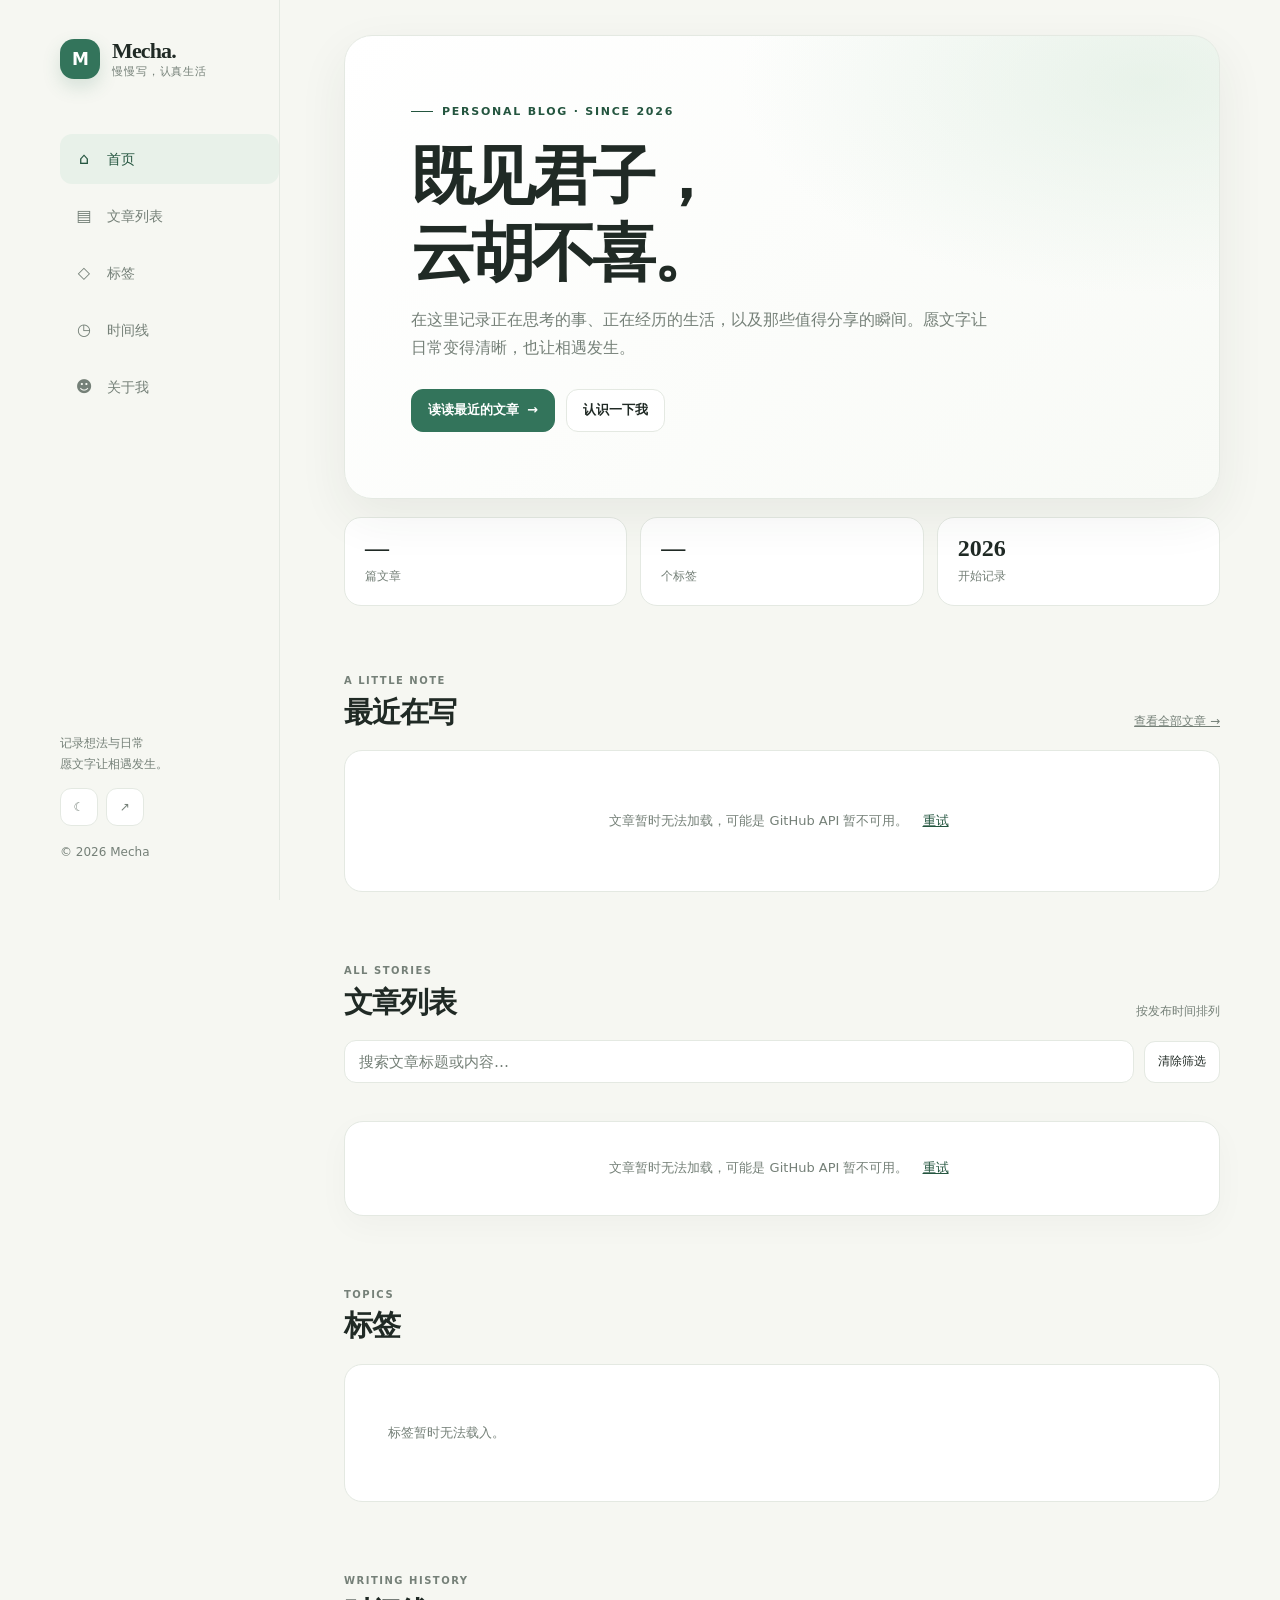
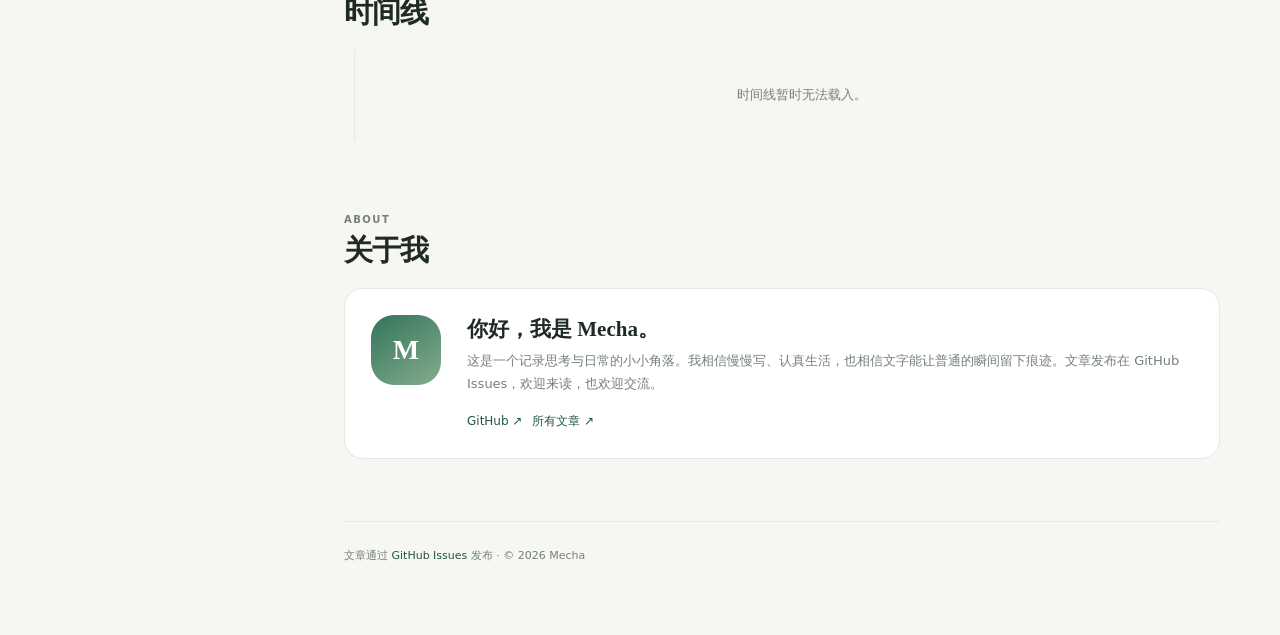
==== index.html @ ab901260 "feat: add blog navigation, tags, timeline, and about page" ====
<!doctype html>
<html lang="zh-CN" data-theme="light">
<head>
  <meta charset="utf-8">
  <meta name="viewport" content="width=device-width, initial-scale=1">
  <meta name="theme-color" content="#f6f7f2">
  <meta name="description" content="Mecha 的个人博客，记录想法、生活与值得分享的瞬间。">
  <title>Mecha 的博客</title>
  <script>
    try {
      const savedTheme = localStorage.getItem('mecha-theme');
      document.documentElement.dataset.theme = savedTheme || (matchMedia('(prefers-color-scheme: dark)').matches ? 'dark' : 'light');
    } catch (_) {}
  </script>
  <style>
    :root {
      color-scheme: light;
      --paper:#f6f7f2; --surface:#fff; --ink:#202a25; --muted:#758078; --line:#e4e9e2;
      --accent:#33745b; --accent-dark:#24553f; --soft:#e8f1e9; --hover:#f8faf6;
      --shadow:0 18px 50px rgba(37,61,46,.07); --serif:Georgia,"Noto Serif SC","Songti SC",serif;
      --sans:system-ui,-apple-system,BlinkMacSystemFont,"Segoe UI","Noto Sans SC",sans-serif;
    }
    :root[data-theme="dark"] {
      color-scheme:dark; --paper:#151a17; --surface:#1d2420; --ink:#e6ece7; --muted:#9aa79e;
      --line:#303b34; --accent:#86c3a0; --accent-dark:#a4d5b7; --soft:#263a2e; --hover:#222b26;
      --shadow:0 18px 50px rgba(0,0,0,.22);
    }
    *,*::before,*::after{box-sizing:border-box}
    html{scroll-behavior:smooth;scroll-padding-top:28px}
    body{margin:0;background:var(--paper);color:var(--ink);font:15px/1.75 var(--sans);-webkit-font-smoothing:antialiased;transition:background .2s,color .2s}
    a{color:inherit} button,input{font:inherit} button{color:inherit}
    a:focus-visible,button:focus-visible,input:focus-visible{outline:3px solid #8bb79a;outline-offset:3px}
    .layout{width:min(1160px,100% - 48px);margin:auto;display:grid;grid-template-columns:220px minmax(0,1fr);gap:64px}
    .side{position:sticky;top:0;height:100vh;padding:38px 0 24px;display:flex;flex-direction:column;border-right:1px solid var(--line)}
    .brand{display:flex;align-items:center;gap:12px;text-decoration:none;font:700 22px var(--serif);letter-spacing:-.04em}
    .brand-mark{display:grid;place-items:center;width:40px;height:40px;border-radius:14px;color:#fff;background:#33745b;font:700 17px var(--sans);box-shadow:0 8px 18px #33745b2b}
    .brand small{display:block;color:var(--muted);font:11px var(--sans);letter-spacing:.08em}
    .nav{display:grid;gap:7px;margin-top:55px}
    .nav a{display:flex;align-items:center;gap:13px;padding:11px 14px;border-radius:12px;color:var(--muted);font-size:14px;text-decoration:none;transition:.18s}
    .nav a:hover,.nav a.active{color:var(--accent-dark);background:var(--soft)}
    .nav-icon{width:20px;text-align:center;font-size:16px}
    .side-bottom{margin-top:auto;color:var(--muted);font-size:12px}
    .side-bottom p{margin:0 0 13px}
    .social-link{color:var(--accent-dark);text-decoration:none}
    .tools{display:flex;gap:8px}
    .tool{width:38px;height:38px;border:1px solid var(--line);border-radius:11px;background:var(--surface);cursor:pointer}
    .tool:hover{border-color:var(--accent);color:var(--accent-dark)}
    main{min-width:0;padding:35px 0 70px}
    .mobile-top{display:none}
    .hero{position:relative;overflow:hidden;padding:clamp(34px,6vw,66px);border:1px solid var(--line);border-radius:28px;background:radial-gradient(ellipse at 92% 10%,#dcecdf99,transparent 36%),linear-gradient(135deg,var(--surface),var(--hover));box-shadow:var(--shadow)}
    :root[data-theme="dark"] .hero{background:radial-gradient(ellipse at 92% 10%,#36554155,transparent 36%),linear-gradient(135deg,var(--surface),var(--hover))}
    .eyebrow{display:flex;align-items:center;gap:9px;color:var(--accent-dark);font-size:11px;font-weight:750;letter-spacing:.16em;text-transform:uppercase}
    .eyebrow::before{width:22px;height:1px;background:currentColor;content:""}
    .hero h1{max-width:680px;margin:18px 0 13px;font:600 clamp(38px,6vw,64px)/1.2 var(--serif);letter-spacing:-.055em}
    .hero p{max-width:580px;margin:0;color:var(--muted);font-size:16px}
    .hero-actions{display:flex;flex-wrap:wrap;gap:11px;margin-top:27px}
    .button{display:inline-flex;align-items:center;justify-content:center;gap:8px;min-height:43px;padding:9px 16px;border:1px solid var(--line);border-radius:12px;background:var(--surface);text-decoration:none;font-size:13px;font-weight:650;transition:transform .18s,border-color .18s}
    .button:hover{transform:translateY(-2px);border-color:var(--accent)}
    .button.primary{border-color:var(--accent);color:#fff;background:var(--accent)}
    .stats{display:grid;grid-template-columns:repeat(3,1fr);gap:13px;margin:18px 0 58px}
    .stat{padding:17px 20px;border:1px solid var(--line);border-radius:17px;background:var(--surface)}
    .stat strong{display:block;font:600 24px var(--serif)}.stat span{color:var(--muted);font-size:12px}
    .section{padding-top:8px;margin-bottom:62px;scroll-margin-top:24px}
    .section-head{display:flex;align-items:end;justify-content:space-between;gap:16px;margin-bottom:18px}
    .section-kicker{display:block;margin-bottom:3px;color:var(--muted);font-size:10px;font-weight:700;letter-spacing:.15em;text-transform:uppercase}
    .section-title{margin:0;font:600 29px/1.35 var(--serif);letter-spacing:-.04em}
    .section-note{color:var(--muted);font-size:12px}
    .article-tools{display:flex;align-items:center;gap:10px;margin-bottom:14px}
    .search{flex:1;min-width:0;height:43px;padding:0 14px;border:1px solid var(--line);border-radius:12px;color:var(--ink);background:var(--surface)}
    .search::placeholder{color:var(--muted)}
    .filter-reset{height:42px;padding:0 13px;border:1px solid var(--line);border-radius:11px;background:var(--surface);cursor:pointer;font-size:12px}
    .filter-reset:hover{border-color:var(--accent);color:var(--accent-dark)}
    .filter-caption{min-height:24px;color:var(--muted);font-size:12px}
    .article-list{overflow:hidden;border:1px solid var(--line);border-radius:19px;background:var(--surface);box-shadow:0 10px 32px #00000008}
    .article{display:grid;grid-template-columns:112px minmax(0,1fr);gap:22px;padding:23px 26px;transition:background .18s}
    .article+.article{border-top:1px solid var(--line)}.article:hover{background:var(--hover)}
    .article time{padding-top:4px;color:var(--muted);font-size:11px;white-space:nowrap}
    .article h3{margin:0 0 6px;font:650 19px/1.45 var(--serif);letter-spacing:-.02em}
    .article h3 a{text-decoration:none}.article h3 a:hover{color:var(--accent-dark)}
    .excerpt{display:-webkit-box;overflow:hidden;margin:0;color:var(--muted);font-size:13px;-webkit-box-orient:vertical;-webkit-line-clamp:2}
    .tag-row{display:flex;flex-wrap:wrap;gap:7px;margin-top:12px}
    .tag{padding:3px 9px;border:1px solid var(--line);border-radius:999px;color:var(--accent-dark);background:var(--soft);font-size:10px;line-height:1.6}
    button.tag{cursor:pointer}.tag:hover,.tag.selected{border-color:var(--accent);background:var(--accent);color:#fff}
    .featured{padding:24px;border:1px solid var(--line);border-radius:18px;background:var(--surface)}
    .featured-label{color:var(--accent-dark);font-size:10px;font-weight:750;letter-spacing:.13em;text-transform:uppercase}
    .featured h3{margin:8px 0;font:600 22px var(--serif)}.featured h3 a{text-decoration:none}.featured p{margin:0;color:var(--muted);font-size:13px}
    .tag-cloud{display:flex;flex-wrap:wrap;gap:11px;padding:23px;border:1px solid var(--line);border-radius:18px;background:var(--surface)}
    .tag-cloud .tag{padding:7px 13px;font-size:12px}.tag-count{margin-left:5px;opacity:.7}
    .timeline{position:relative;margin-left:10px;padding-left:28px;border-left:1px solid var(--line)}
    .timeline-year{position:relative;margin:0 0 17px;font:600 22px var(--serif)}
    .timeline-year::before,.timeline-item::before{position:absolute;left:-34px;top:11px;width:11px;height:11px;border:3px solid var(--paper);border-radius:50%;background:var(--accent);content:""}
    .timeline-item{position:relative;display:grid;grid-template-columns:105px minmax(0,1fr);gap:14px;padding:0 0 22px}
    .timeline-item::before{left:-33px;top:8px;width:9px;height:9px;border:2px solid var(--accent);background:var(--paper)}
    .timeline-item time{color:var(--muted);font-size:11px}.timeline-item a{font-weight:600;text-decoration:none}.timeline-item a:hover{color:var(--accent-dark)}
    .about-card{display:grid;grid-template-columns:76px minmax(0,1fr);gap:20px;align-items:start;padding:26px;border:1px solid var(--line);border-radius:19px;background:var(--surface)}
    .avatar{display:grid;place-items:center;width:70px;height:70px;border-radius:23px;color:#fff;background:linear-gradient(145deg,#33745b,#84ad8c);font:700 28px var(--serif)}
    .about-card h3{margin:0 0 7px;font:600 21px var(--serif)}.about-card p{margin:0;color:var(--muted);font-size:13px}
    .about-links{display:flex;flex-wrap:wrap;gap:10px;margin-top:15px}.about-links a{color:var(--accent-dark);font-size:12px;text-decoration:none}
    .loading,.empty,.error{padding:34px 20px;color:var(--muted);text-align:center;font-size:13px}
    .error button{margin-left:8px;border:0;color:var(--accent-dark);background:transparent;text-decoration:underline;cursor:pointer}
    .footer{padding-top:24px;border-top:1px solid var(--line);color:var(--muted);font-size:11px}
    .footer a{color:var(--accent-dark);text-decoration:none}
    @media(max-width:850px){.layout{grid-template-columns:1fr;gap:0;width:min(760px,100% - 36px)}.side{display:none}main{padding-top:18px}.mobile-top{display:flex;align-items:center;justify-content:space-between;margin-bottom:17px}.mobile-top .brand{font-size:19px}.mobile-tools{display:flex;gap:7px}.stats{margin-bottom:46px}}
    @media(max-width:560px){.layout{width:min(100% - 28px,760px)}.hero{padding:33px 24px;border-radius:22px}.hero h1{font-size:40px}.hero p{font-size:14px}.stats{gap:8px}.stat{padding:13px 10px}.stat strong{font-size:20px}.stat span{font-size:10px}.section-title{font-size:25px}.section-head{align-items:center}.section-note{display:none}.article{grid-template-columns:1fr;gap:4px;padding:20px}.article time{padding:0}.article h3{font-size:18px}.timeline-item{grid-template-columns:82px minmax(0,1fr);gap:8px}.about-card{grid-template-columns:54px minmax(0,1fr);gap:14px;padding:20px}.avatar{width:52px;height:52px;border-radius:17px;font-size:23px}.article-tools{gap:7px}.filter-reset{padding:0 9px}.section{margin-bottom:48px}}
    @media(prefers-reduced-motion:reduce){*,*::before,*::after{scroll-behavior:auto!important;transition-duration:.01ms!important}}
  </style>
</head>
<body>
  <div class="layout">
    <aside class="side" aria-label="主导航">
      <a class="brand" href="#home"><span class="brand-mark">M</span><span>Mecha.<small>慢慢写，认真生活</small></span></a>
      <nav class="nav">
        <a class="active" href="#home"><span class="nav-icon">⌂</span>首页</a>
        <a href="#posts"><span class="nav-icon">▤</span>文章列表</a>
        <a href="#tags"><span class="nav-icon">◇</span>标签</a>
        <a href="#timeline"><span class="nav-icon">◷</span>时间线</a>
        <a href="#about"><span class="nav-icon">☻</span>关于我</a>
      </nav>
      <div class="side-bottom"><p>记录想法与日常<br>愿文字让相遇发生。</p><div class="tools"><button class="tool theme-toggle" type="button" aria-label="切换深色模式" title="切换主题">☾</button><a class="tool" style="display:grid;place-items:center;text-decoration:none" href="https://github.com/mechatsvip" target="_blank" rel="noopener noreferrer" aria-label="GitHub">↗</a></div><p style="margin-top:16px">© <span class="year"></span> Mecha</p></div>
    </aside>
    <main>
      <div class="mobile-top"><a class="brand" href="#home"><span class="brand-mark">M</span><span>Mecha.</span></a><div class="mobile-tools"><button class="tool theme-toggle" type="button" aria-label="切换深色模式" title="切换主题">☾</button></div></div>
      <section class="hero" id="home">
        <div class="eyebrow">Personal blog · Since 2026</div>
        <h1>既见君子，<br>云胡不喜。</h1>
        <p>在这里记录正在思考的事、正在经历的生活，以及那些值得分享的瞬间。愿文字让日常变得清晰，也让相遇发生。</p>
        <div class="hero-actions"><a class="button primary" href="#posts">读读最近的文章 <span aria-hidden="true">→</span></a><a class="button" href="#about">认识一下我</a></div>
      </section>
      <div class="stats" aria-label="博客统计"><div class="stat"><strong id="article-count">—</strong><span>篇文章</span></div><div class="stat"><strong id="tag-count">—</strong><span>个标签</span></div><div class="stat"><strong id="start-year">2026</strong><span>开始记录</span></div></div>
      <section class="section" aria-labelledby="featured-heading">
        <div class="section-head"><div><span class="section-kicker">A little note</span><h2 class="section-title" id="featured-heading">最近在写</h2></div><a class="section-note" href="#posts">查看全部文章 →</a></div>
        <div id="featured" class="featured"><div class="loading">正在载入文章…</div></div>
      </section>
      <section class="section" id="posts" aria-labelledby="posts-heading">
        <div class="section-head"><div><span class="section-kicker">All stories</span><h2 class="section-title" id="posts-heading">文章列表</h2></div><span class="section-note" id="list-count">按发布时间排列</span></div>
        <div class="article-tools"><input id="search" class="search" type="search" placeholder="搜索文章标题或内容…" aria-label="搜索文章"><button class="filter-reset" id="clear-filter" type="button">清除筛选</button></div>
        <div class="filter-caption" id="filter-caption" aria-live="polite"></div>
        <div id="articles" class="article-list"><div class="loading">正在寻找最新的文字…</div></div>
      </section>
      <section class="section" id="tags" aria-labelledby="tags-heading">
        <div class="section-head"><div><span class="section-kicker">Topics</span><h2 class="section-title" id="tags-heading">标签</h2></div></div>
        <div id="tag-cloud" class="tag-cloud"><div class="loading">文章载入后，这里会出现标签。</div></div>
      </section>
      <section class="section" id="timeline" aria-labelledby="timeline-heading">
        <div class="section-head"><div><span class="section-kicker">Writing history</span><h2 class="section-title" id="timeline-heading">时间线</h2></div></div>
        <div id="timeline-list" class="timeline"><div class="loading">正在整理时间线…</div></div>
      </section>
      <section class="section" id="about" aria-labelledby="about-heading">
        <div class="section-head"><div><span class="section-kicker">About</span><h2 class="section-title" id="about-heading">关于我</h2></div></div>
        <div class="about-card"><div class="avatar" aria-hidden="true">M</div><div><h3>你好，我是 Mecha。</h3><p>这是一个记录思考与日常的小小角落。我相信慢慢写、认真生活，也相信文字能让普通的瞬间留下痕迹。文章发布在 GitHub Issues，欢迎来读，也欢迎交流。</p><div class="about-links"><a href="https://github.com/mechatsvip" target="_blank" rel="noopener noreferrer">GitHub ↗</a><a href="https://github.com/mechatsvip/mechatsvip.github.io/issues" target="_blank" rel="noopener noreferrer">所有文章 ↗</a></div></div></div>
      </section>
      <footer class="footer">文章通过 <a href="https://github.com/mechatsvip/mechatsvip.github.io/issues" target="_blank" rel="noopener noreferrer">GitHub Issues</a> 发布 · © <span class="year"></span> Mecha</footer>
    </main>
  </div>
  <script>
    const OWNER = 'mechatsvip';
    const REPO = 'mechatsvip.github.io';
    const API = `https://api.github.com/repos/${OWNER}/${REPO}/issues?state=all&per_page=100&sort=created&direction=desc`;
    const issueUrl = `https://github.com/${OWNER}/${REPO}/issues/`;
    const $ = selector => document.querySelector(selector);
    const $$ = selector => [...document.querySelectorAll(selector)];
    let articles = [];
    let selectedTag = '';

    $$('.year').forEach(node => node.textContent = new Date().getFullYear());

    function setTheme(theme) {
      document.documentElement.dataset.theme = theme;
      try { localStorage.setItem('mecha-theme', theme); } catch (_) {}
      $$('.theme-toggle').forEach(button => {
        button.textContent = theme === 'dark' ? '☀' : '☾';
        button.setAttribute('aria-label', theme === 'dark' ? '切换浅色模式' : '切换深色模式');
      });
      $('meta[name="theme-color"]').content = theme === 'dark' ? '#151a17' : '#f6f7f2';
    }
    $$('.theme-toggle').forEach(button => button.addEventListener('click', () => setTheme(document.documentElement.dataset.theme === 'dark' ? 'light' : 'dark')));
    setTheme(document.documentElement.dataset.theme || 'light');

    function escapeHtml(value) {
      return String(value ?? '').replace(/[&<>"']/g, char => ({'&':'&amp;','<':'&lt;','>':'&gt;','"':'&quot;',"'":'&#39;'}[char]));
    }
    function excerpt(text, max = 180) {
      const plain = String(text || '').replace(/```[\s\S]*?```/g, ' ').replace(/[#>*_`~\[\]()]/g, ' ').replace(/https?:\/\/\S+/g, '').replace(/\s+/g, ' ').trim();
      return plain.length > max ? `${plain.slice(0, max).trim()}…` : plain;
    }
    function dateValue(value) { return new Date(value); }
    function formatDate(value, options = {year:'numeric', month:'short', day:'numeric'}) {
      return new Intl.DateTimeFormat('zh-CN', options).format(dateValue(value));
    }
    function tagNames(issue) { return (issue.labels || []).map(label => typeof label === 'string' ? label : label.name).filter(Boolean); }

    function articleCard(issue) {
      const tags = tagNames(issue).map(tag => `<button class="tag" type="button" data-tag="${escapeHtml(tag)}">${escapeHtml(tag)}</button>`).join('');
      return `<article class="article"><time datetime="${escapeHtml(issue.created_at)}">${formatDate(issue.created_at)}</time><div><h3><a href="${issueUrl}${issue.number}" target="_blank" rel="noopener noreferrer">${escapeHtml(issue.title)}</a></h3><p class="excerpt">${escapeHtml(excerpt(issue.body) || '打开文章，继续阅读…')}</p>${tags ? `<div class="tag-row">${tags}</div>` : ''}</div></article>`;
    }
    function renderFeatured() {
      const issue = articles[0];
      if (!issue) { $('#featured').innerHTML = '<div class="empty">还没有文章，第一篇故事正在等待你。</div>'; return; }
      $('#featured').innerHTML = `<span class="featured-label">Latest story · ${formatDate(issue.created_at)}</span><h3><a href="${issueUrl}${issue.number}" target="_blank" rel="noopener noreferrer">${escapeHtml(issue.title)}</a></h3><p>${escapeHtml(excerpt(issue.body, 240) || '打开文章，继续阅读…')}</p><div class="tag-row">${tagNames(issue).map(tag => `<button class="tag" type="button" data-tag="${escapeHtml(tag)}">${escapeHtml(tag)}</button>`).join('')}</div>`;
    }
    function renderPosts() {
      const query = $('#search').value.trim().toLocaleLowerCase();
      const filtered = articles.filter(issue => {
        const matchesTag = !selectedTag || tagNames(issue).includes(selectedTag);
        const matchesQuery = !query || `${issue.title} ${issue.body || ''}`.toLocaleLowerCase().includes(query);
        return matchesTag && matchesQuery;
      });
      $('#list-count').textContent = `${filtered.length} / ${articles.length} 篇`;
      $('#filter-caption').textContent = selectedTag ? `当前标签：${selectedTag}` : '';
      $('#articles').innerHTML = filtered.length ? filtered.map(articleCard).join('') : '<div class="empty">没有找到匹配的文章，试试其他关键词或清除筛选。</div>';
    }
    function renderTags() {
      const counts = new Map();
      articles.forEach(issue => tagNames(issue).forEach(tag => counts.set(tag, (counts.get(tag) || 0) + 1)));
      const tags = [...counts.entries()].sort((a,b) => b[1] - a[1] || a[0].localeCompare(b[0], 'zh-CN'));
      $('#tag-count').textContent = tags.length;
      $('#tag-cloud').innerHTML = tags.length ? tags.map(([tag,count]) => `<button type="button" class="tag${selectedTag === tag ? ' selected' : ''}" data-tag="${escapeHtml(tag)}">${escapeHtml(tag)}<span class="tag-count">${count}</span></button>`).join('') : '<div class="empty">暂时还没有文章标签。</div>';
    }
    function renderTimeline() {
      if (!articles.length) { $('#timeline-list').innerHTML = '<div class="empty">文章载入后，时间线会在这里展开。</div>'; return; }
      const groups = new Map();
      articles.forEach(issue => {
        const year = dateValue(issue.created_at).getFullYear();
        if (!groups.has(year)) groups.set(year, []);
        groups.get(year).push(issue);
      });
      $('#timeline-list').innerHTML = [...groups.entries()].map(([year,items]) => `<section class="timeline-group"><h3 class="timeline-year">${year}</h3>${items.map(issue => `<div class="timeline-item"><time datetime="${escapeHtml(issue.created_at)}">${formatDate(issue.created_at, {month:'long', day:'numeric'})}</time><a href="${issueUrl}${issue.number}" target="_blank" rel="noopener noreferrer">${escapeHtml(issue.title)}</a></div>`).join('')}</section>`).join('');
      $('#start-year').textContent = Math.min(...[...groups.keys()]);
    }
    function renderAll() {
      $('#article-count').textContent = articles.length;
      renderFeatured(); renderPosts(); renderTags(); renderTimeline();
    }
    document.addEventListener('click', event => {
      const tagButton = event.target.closest('[data-tag]');
      if (tagButton) {
        selectedTag = selectedTag === tagButton.dataset.tag ? '' : tagButton.dataset.tag;
        renderPosts(); renderTags();
        location.hash = 'posts';
      }
    });
    $('#search').addEventListener('input', renderPosts);
    $('#clear-filter').addEventListener('click', () => { selectedTag = ''; $('#search').value = ''; renderPosts(); renderTags(); });

    const sections = $$('main section[id], main > .hero[id]');
    if ('IntersectionObserver' in window) {
      const observer = new IntersectionObserver(entries => {
        const visible = entries.filter(entry => entry.isIntersecting).sort((a,b) => b.intersectionRatio - a.intersectionRatio)[0];
        if (!visible) return;
        $$('.nav a').forEach(link => link.classList.toggle('active', link.hash === `#${visible.target.id}`));
      }, {rootMargin:'-20% 0px -65% 0px', threshold:[0,.2,.5]});
      sections.forEach(section => observer.observe(section));
    }

    fetch(API, {headers:{Accept:'application/vnd.github+json'}})
      .then(response => { if (!response.ok) throw new Error(`GitHub API ${response.status}`); return response.json(); })
      .then(issues => { articles = issues.filter(item => !item.pull_request).sort((a,b) => dateValue(b.created_at) - dateValue(a.created_at)); renderAll(); })
      .catch(() => {
        const message = '文章暂时无法加载，可能是 GitHub API 暂不可用。';
        $('#featured').innerHTML = `<div class="error">${message}<button type="button" onclick="location.reload()">重试</button></div>`;
        $('#articles').innerHTML = `<div class="error">${message}<button type="button" onclick="location.reload()">重试</button></div>`;
        $('#tag-cloud').innerHTML = '<div class="empty">标签暂时无法载入。</div>';
        $('#timeline-list').innerHTML = '<div class="empty">时间线暂时无法载入。</div>';
      });
  </script>
</body>
</html>
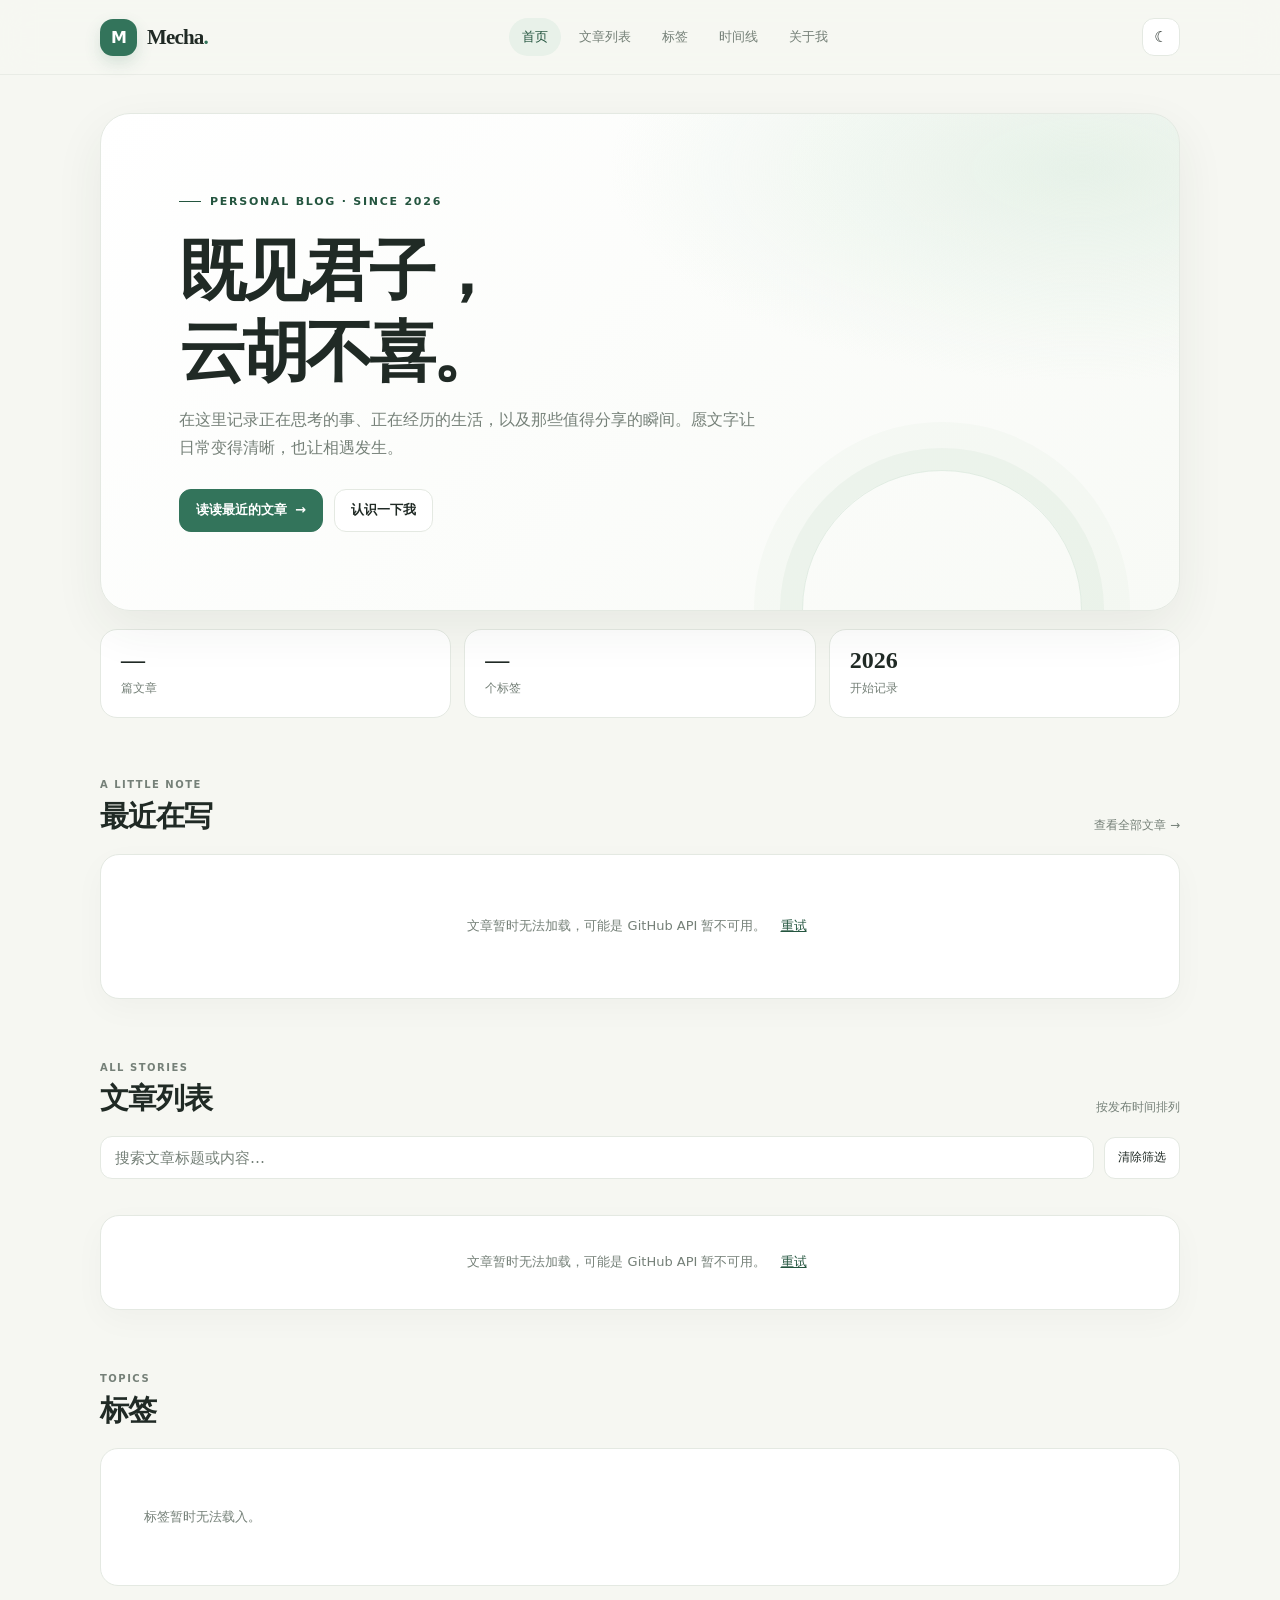
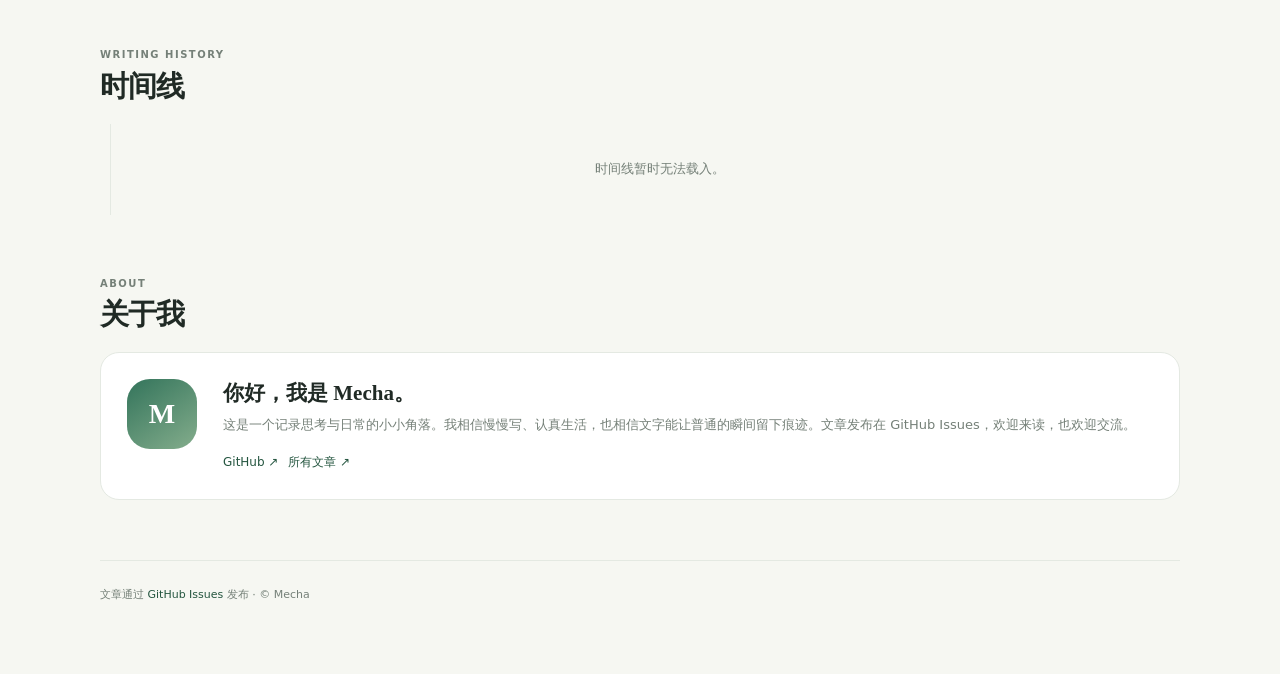
==== commit edeec730: "style: move blog navigation to top and polish layout" ====
--- a/index.html
+++ b/index.html
@@ -13,255 +13,66 @@
     } catch (_) {}
   </script>
   <style>
-    :root {
-      color-scheme: light;
-      --paper:#f6f7f2; --surface:#fff; --ink:#202a25; --muted:#758078; --line:#e4e9e2;
-      --accent:#33745b; --accent-dark:#24553f; --soft:#e8f1e9; --hover:#f8faf6;
-      --shadow:0 18px 50px rgba(37,61,46,.07); --serif:Georgia,"Noto Serif SC","Songti SC",serif;
-      --sans:system-ui,-apple-system,BlinkMacSystemFont,"Segoe UI","Noto Sans SC",sans-serif;
-    }
-    :root[data-theme="dark"] {
-      color-scheme:dark; --paper:#151a17; --surface:#1d2420; --ink:#e6ece7; --muted:#9aa79e;
-      --line:#303b34; --accent:#86c3a0; --accent-dark:#a4d5b7; --soft:#263a2e; --hover:#222b26;
-      --shadow:0 18px 50px rgba(0,0,0,.22);
-    }
-    *,*::before,*::after{box-sizing:border-box}
-    html{scroll-behavior:smooth;scroll-padding-top:28px}
-    body{margin:0;background:var(--paper);color:var(--ink);font:15px/1.75 var(--sans);-webkit-font-smoothing:antialiased;transition:background .2s,color .2s}
-    a{color:inherit} button,input{font:inherit} button{color:inherit}
-    a:focus-visible,button:focus-visible,input:focus-visible{outline:3px solid #8bb79a;outline-offset:3px}
-    .layout{width:min(1160px,100% - 48px);margin:auto;display:grid;grid-template-columns:220px minmax(0,1fr);gap:64px}
-    .side{position:sticky;top:0;height:100vh;padding:38px 0 24px;display:flex;flex-direction:column;border-right:1px solid var(--line)}
-    .brand{display:flex;align-items:center;gap:12px;text-decoration:none;font:700 22px var(--serif);letter-spacing:-.04em}
-    .brand-mark{display:grid;place-items:center;width:40px;height:40px;border-radius:14px;color:#fff;background:#33745b;font:700 17px var(--sans);box-shadow:0 8px 18px #33745b2b}
-    .brand small{display:block;color:var(--muted);font:11px var(--sans);letter-spacing:.08em}
-    .nav{display:grid;gap:7px;margin-top:55px}
-    .nav a{display:flex;align-items:center;gap:13px;padding:11px 14px;border-radius:12px;color:var(--muted);font-size:14px;text-decoration:none;transition:.18s}
-    .nav a:hover,.nav a.active{color:var(--accent-dark);background:var(--soft)}
-    .nav-icon{width:20px;text-align:center;font-size:16px}
-    .side-bottom{margin-top:auto;color:var(--muted);font-size:12px}
-    .side-bottom p{margin:0 0 13px}
-    .social-link{color:var(--accent-dark);text-decoration:none}
-    .tools{display:flex;gap:8px}
-    .tool{width:38px;height:38px;border:1px solid var(--line);border-radius:11px;background:var(--surface);cursor:pointer}
-    .tool:hover{border-color:var(--accent);color:var(--accent-dark)}
-    main{min-width:0;padding:35px 0 70px}
-    .mobile-top{display:none}
-    .hero{position:relative;overflow:hidden;padding:clamp(34px,6vw,66px);border:1px solid var(--line);border-radius:28px;background:radial-gradient(ellipse at 92% 10%,#dcecdf99,transparent 36%),linear-gradient(135deg,var(--surface),var(--hover));box-shadow:var(--shadow)}
-    :root[data-theme="dark"] .hero{background:radial-gradient(ellipse at 92% 10%,#36554155,transparent 36%),linear-gradient(135deg,var(--surface),var(--hover))}
-    .eyebrow{display:flex;align-items:center;gap:9px;color:var(--accent-dark);font-size:11px;font-weight:750;letter-spacing:.16em;text-transform:uppercase}
-    .eyebrow::before{width:22px;height:1px;background:currentColor;content:""}
-    .hero h1{max-width:680px;margin:18px 0 13px;font:600 clamp(38px,6vw,64px)/1.2 var(--serif);letter-spacing:-.055em}
-    .hero p{max-width:580px;margin:0;color:var(--muted);font-size:16px}
-    .hero-actions{display:flex;flex-wrap:wrap;gap:11px;margin-top:27px}
-    .button{display:inline-flex;align-items:center;justify-content:center;gap:8px;min-height:43px;padding:9px 16px;border:1px solid var(--line);border-radius:12px;background:var(--surface);text-decoration:none;font-size:13px;font-weight:650;transition:transform .18s,border-color .18s}
-    .button:hover{transform:translateY(-2px);border-color:var(--accent)}
-    .button.primary{border-color:var(--accent);color:#fff;background:var(--accent)}
-    .stats{display:grid;grid-template-columns:repeat(3,1fr);gap:13px;margin:18px 0 58px}
-    .stat{padding:17px 20px;border:1px solid var(--line);border-radius:17px;background:var(--surface)}
-    .stat strong{display:block;font:600 24px var(--serif)}.stat span{color:var(--muted);font-size:12px}
-    .section{padding-top:8px;margin-bottom:62px;scroll-margin-top:24px}
-    .section-head{display:flex;align-items:end;justify-content:space-between;gap:16px;margin-bottom:18px}
-    .section-kicker{display:block;margin-bottom:3px;color:var(--muted);font-size:10px;font-weight:700;letter-spacing:.15em;text-transform:uppercase}
-    .section-title{margin:0;font:600 29px/1.35 var(--serif);letter-spacing:-.04em}
-    .section-note{color:var(--muted);font-size:12px}
-    .article-tools{display:flex;align-items:center;gap:10px;margin-bottom:14px}
-    .search{flex:1;min-width:0;height:43px;padding:0 14px;border:1px solid var(--line);border-radius:12px;color:var(--ink);background:var(--surface)}
-    .search::placeholder{color:var(--muted)}
-    .filter-reset{height:42px;padding:0 13px;border:1px solid var(--line);border-radius:11px;background:var(--surface);cursor:pointer;font-size:12px}
-    .filter-reset:hover{border-color:var(--accent);color:var(--accent-dark)}
-    .filter-caption{min-height:24px;color:var(--muted);font-size:12px}
-    .article-list{overflow:hidden;border:1px solid var(--line);border-radius:19px;background:var(--surface);box-shadow:0 10px 32px #00000008}
-    .article{display:grid;grid-template-columns:112px minmax(0,1fr);gap:22px;padding:23px 26px;transition:background .18s}
-    .article+.article{border-top:1px solid var(--line)}.article:hover{background:var(--hover)}
-    .article time{padding-top:4px;color:var(--muted);font-size:11px;white-space:nowrap}
-    .article h3{margin:0 0 6px;font:650 19px/1.45 var(--serif);letter-spacing:-.02em}
-    .article h3 a{text-decoration:none}.article h3 a:hover{color:var(--accent-dark)}
-    .excerpt{display:-webkit-box;overflow:hidden;margin:0;color:var(--muted);font-size:13px;-webkit-box-orient:vertical;-webkit-line-clamp:2}
-    .tag-row{display:flex;flex-wrap:wrap;gap:7px;margin-top:12px}
-    .tag{padding:3px 9px;border:1px solid var(--line);border-radius:999px;color:var(--accent-dark);background:var(--soft);font-size:10px;line-height:1.6}
-    button.tag{cursor:pointer}.tag:hover,.tag.selected{border-color:var(--accent);background:var(--accent);color:#fff}
-    .featured{padding:24px;border:1px solid var(--line);border-radius:18px;background:var(--surface)}
-    .featured-label{color:var(--accent-dark);font-size:10px;font-weight:750;letter-spacing:.13em;text-transform:uppercase}
-    .featured h3{margin:8px 0;font:600 22px var(--serif)}.featured h3 a{text-decoration:none}.featured p{margin:0;color:var(--muted);font-size:13px}
-    .tag-cloud{display:flex;flex-wrap:wrap;gap:11px;padding:23px;border:1px solid var(--line);border-radius:18px;background:var(--surface)}
-    .tag-cloud .tag{padding:7px 13px;font-size:12px}.tag-count{margin-left:5px;opacity:.7}
-    .timeline{position:relative;margin-left:10px;padding-left:28px;border-left:1px solid var(--line)}
-    .timeline-year{position:relative;margin:0 0 17px;font:600 22px var(--serif)}
-    .timeline-year::before,.timeline-item::before{position:absolute;left:-34px;top:11px;width:11px;height:11px;border:3px solid var(--paper);border-radius:50%;background:var(--accent);content:""}
-    .timeline-item{position:relative;display:grid;grid-template-columns:105px minmax(0,1fr);gap:14px;padding:0 0 22px}
-    .timeline-item::before{left:-33px;top:8px;width:9px;height:9px;border:2px solid var(--accent);background:var(--paper)}
-    .timeline-item time{color:var(--muted);font-size:11px}.timeline-item a{font-weight:600;text-decoration:none}.timeline-item a:hover{color:var(--accent-dark)}
-    .about-card{display:grid;grid-template-columns:76px minmax(0,1fr);gap:20px;align-items:start;padding:26px;border:1px solid var(--line);border-radius:19px;background:var(--surface)}
-    .avatar{display:grid;place-items:center;width:70px;height:70px;border-radius:23px;color:#fff;background:linear-gradient(145deg,#33745b,#84ad8c);font:700 28px var(--serif)}
-    .about-card h3{margin:0 0 7px;font:600 21px var(--serif)}.about-card p{margin:0;color:var(--muted);font-size:13px}
-    .about-links{display:flex;flex-wrap:wrap;gap:10px;margin-top:15px}.about-links a{color:var(--accent-dark);font-size:12px;text-decoration:none}
-    .loading,.empty,.error{padding:34px 20px;color:var(--muted);text-align:center;font-size:13px}
-    .error button{margin-left:8px;border:0;color:var(--accent-dark);background:transparent;text-decoration:underline;cursor:pointer}
-    .footer{padding-top:24px;border-top:1px solid var(--line);color:var(--muted);font-size:11px}
-    .footer a{color:var(--accent-dark);text-decoration:none}
-    @media(max-width:850px){.layout{grid-template-columns:1fr;gap:0;width:min(760px,100% - 36px)}.side{display:none}main{padding-top:18px}.mobile-top{display:flex;align-items:center;justify-content:space-between;margin-bottom:17px}.mobile-top .brand{font-size:19px}.mobile-tools{display:flex;gap:7px}.stats{margin-bottom:46px}}
-    @media(max-width:560px){.layout{width:min(100% - 28px,760px)}.hero{padding:33px 24px;border-radius:22px}.hero h1{font-size:40px}.hero p{font-size:14px}.stats{gap:8px}.stat{padding:13px 10px}.stat strong{font-size:20px}.stat span{font-size:10px}.section-title{font-size:25px}.section-head{align-items:center}.section-note{display:none}.article{grid-template-columns:1fr;gap:4px;padding:20px}.article time{padding:0}.article h3{font-size:18px}.timeline-item{grid-template-columns:82px minmax(0,1fr);gap:8px}.about-card{grid-template-columns:54px minmax(0,1fr);gap:14px;padding:20px}.avatar{width:52px;height:52px;border-radius:17px;font-size:23px}.article-tools{gap:7px}.filter-reset{padding:0 9px}.section{margin-bottom:48px}}
+    :root{color-scheme:light;--paper:#f6f7f2;--surface:#fff;--ink:#202a25;--muted:#758078;--line:#e4e9e2;--accent:#33745b;--accent-dark:#24553f;--soft:#e8f1e9;--hover:#f8faf6;--shadow:0 18px 50px rgba(37,61,46,.07);--serif:Georgia,"Noto Serif SC","Songti SC",serif;--sans:system-ui,-apple-system,BlinkMacSystemFont,"Segoe UI","Noto Sans SC",sans-serif}
+    :root[data-theme="dark"]{color-scheme:dark;--paper:#151a17;--surface:#1d2420;--ink:#e6ece7;--muted:#9aa79e;--line:#303b34;--accent:#86c3a0;--accent-dark:#a4d5b7;--soft:#263a2e;--hover:#222b26;--shadow:0 18px 50px rgba(0,0,0,.22)}
+    *,*::before,*::after{box-sizing:border-box}html{scroll-behavior:smooth;scroll-padding-top:100px}body{margin:0;background:var(--paper);color:var(--ink);font:15px/1.75 var(--sans);-webkit-font-smoothing:antialiased;transition:background .2s,color .2s}a{color:inherit}button,input{font:inherit;color:inherit}a:focus-visible,button:focus-visible,input:focus-visible{outline:3px solid #8bb79a;outline-offset:3px}
+    .wrap{width:min(1080px,100% - 48px);margin-inline:auto}.site-header{position:sticky;z-index:20;top:0;border-bottom:1px solid color-mix(in srgb,var(--line) 75%,transparent);background:color-mix(in srgb,var(--paper) 88%,transparent);backdrop-filter:blur(16px)}.header-inner{height:74px;display:flex;align-items:center;justify-content:space-between;gap:24px}.brand{display:flex;align-items:center;gap:10px;flex-shrink:0;text-decoration:none;font:700 21px var(--serif);letter-spacing:-.04em}.brand-mark{display:grid;place-items:center;width:37px;height:37px;border-radius:13px;color:#fff;background:#33745b;font:700 16px var(--sans);box-shadow:0 7px 16px #33745b2b}.brand-dot{color:var(--accent)}.nav{display:flex;align-items:center;justify-content:center;gap:5px}.nav a{padding:8px 13px;border-radius:999px;color:var(--muted);font-size:13px;text-decoration:none;white-space:nowrap;transition:.18s}.nav a:hover,.nav a.active{color:var(--accent-dark);background:var(--soft)}.header-tools{display:flex;align-items:center;gap:8px;flex-shrink:0}.theme-toggle{width:38px;height:38px;border:1px solid var(--line);border-radius:12px;background:var(--surface);cursor:pointer}.theme-toggle:hover{border-color:var(--accent);color:var(--accent-dark)}
+    main{padding:38px 0 70px}.hero{position:relative;overflow:hidden;padding:clamp(38px,7vw,78px);border:1px solid var(--line);border-radius:30px;background:radial-gradient(ellipse at 91% 11%,#dcecdfa6,transparent 34%),linear-gradient(135deg,var(--surface),var(--hover));box-shadow:var(--shadow)}:root[data-theme="dark"] .hero{background:radial-gradient(ellipse at 91% 11%,#36554155,transparent 34%),linear-gradient(135deg,var(--surface),var(--hover))}.hero::after{position:absolute;right:9%;bottom:-140px;width:280px;height:280px;border:1px solid #75ab852e;border-radius:50%;box-shadow:0 0 0 22px #75ab8512,0 0 0 48px #75ab850a;content:""}.eyebrow{position:relative;z-index:1;display:flex;align-items:center;gap:9px;color:var(--accent-dark);font-size:11px;font-weight:750;letter-spacing:.16em;text-transform:uppercase}.eyebrow::before{width:22px;height:1px;background:currentColor;content:""}.hero h1{position:relative;z-index:1;max-width:680px;margin:20px 0 14px;font:600 clamp(39px,6vw,67px)/1.2 var(--serif);letter-spacing:-.055em}.hero p{position:relative;z-index:1;max-width:590px;margin:0;color:var(--muted);font-size:16px}.hero-actions{position:relative;z-index:1;display:flex;flex-wrap:wrap;gap:11px;margin-top:27px}.button{display:inline-flex;align-items:center;justify-content:center;gap:8px;min-height:43px;padding:9px 16px;border:1px solid var(--line);border-radius:12px;background:var(--surface);text-decoration:none;font-size:13px;font-weight:650;transition:transform .18s,border-color .18s}.button:hover{transform:translateY(-2px);border-color:var(--accent)}.button.primary{border-color:var(--accent);color:#fff;background:var(--accent)}
+    .stats{display:grid;grid-template-columns:repeat(3,1fr);gap:13px;margin:18px 0 58px}.stat{padding:17px 20px;border:1px solid var(--line);border-radius:17px;background:var(--surface)}.stat strong{display:block;font:600 24px var(--serif)}.stat span{color:var(--muted);font-size:12px}.section{margin-bottom:60px;scroll-margin-top:100px}.section-head{display:flex;align-items:end;justify-content:space-between;gap:16px;margin-bottom:18px}.section-kicker{display:block;margin-bottom:3px;color:var(--muted);font-size:10px;font-weight:700;letter-spacing:.15em;text-transform:uppercase}.section-title{margin:0;font:600 29px/1.35 var(--serif);letter-spacing:-.04em}.section-note{color:var(--muted);font-size:12px;text-decoration:none}.section-note:hover{color:var(--accent-dark)}
+    .featured{padding:25px;border:1px solid var(--line);border-radius:19px;background:var(--surface);box-shadow:0 10px 32px #00000008}.featured-label{color:var(--accent-dark);font-size:10px;font-weight:750;letter-spacing:.13em;text-transform:uppercase}.featured h3{margin:8px 0;font:600 22px var(--serif)}.featured h3 a{text-decoration:none}.featured h3 a:hover{color:var(--accent-dark)}.featured p{margin:0;color:var(--muted);font-size:13px}
+    .article-tools{display:flex;align-items:center;gap:10px;margin-bottom:12px}.search{flex:1;min-width:0;height:43px;padding:0 14px;border:1px solid var(--line);border-radius:12px;background:var(--surface)}.search::placeholder{color:var(--muted)}.filter-reset{height:42px;padding:0 13px;border:1px solid var(--line);border-radius:11px;background:var(--surface);cursor:pointer;font-size:12px}.filter-reset:hover{border-color:var(--accent);color:var(--accent-dark)}.filter-caption{min-height:24px;color:var(--muted);font-size:12px}.article-list{overflow:hidden;border:1px solid var(--line);border-radius:19px;background:var(--surface);box-shadow:0 10px 32px #00000008}.article{display:grid;grid-template-columns:112px minmax(0,1fr);gap:22px;padding:23px 26px;transition:background .18s}.article+.article{border-top:1px solid var(--line)}.article:hover{background:var(--hover)}.article time{padding-top:4px;color:var(--muted);font-size:11px;white-space:nowrap}.article h3{margin:0 0 6px;font:650 19px/1.45 var(--serif);letter-spacing:-.02em}.article h3 a{text-decoration:none}.article h3 a:hover{color:var(--accent-dark)}.excerpt{display:-webkit-box;overflow:hidden;margin:0;color:var(--muted);font-size:13px;-webkit-box-orient:vertical;-webkit-line-clamp:2}.tag-row{display:flex;flex-wrap:wrap;gap:7px;margin-top:12px}.tag{padding:3px 9px;border:1px solid var(--line);border-radius:999px;color:var(--accent-dark);background:var(--soft);font-size:10px;line-height:1.6}button.tag{cursor:pointer}.tag:hover,.tag.selected{border-color:var(--accent);color:#fff;background:var(--accent)}.tag-cloud{display:flex;flex-wrap:wrap;gap:11px;padding:23px;border:1px solid var(--line);border-radius:18px;background:var(--surface)}.tag-cloud .tag{padding:7px 13px;font-size:12px}.tag-count{margin-left:5px;opacity:.7}
+    .timeline{position:relative;margin-left:10px;padding-left:28px;border-left:1px solid var(--line)}.timeline-year{position:relative;margin:0 0 17px;font:600 22px var(--serif)}.timeline-year::before,.timeline-item::before{position:absolute;left:-34px;top:11px;width:11px;height:11px;border:3px solid var(--paper);border-radius:50%;background:var(--accent);content:""}.timeline-item{position:relative;display:grid;grid-template-columns:105px minmax(0,1fr);gap:14px;padding:0 0 22px}.timeline-item::before{left:-33px;top:8px;width:9px;height:9px;border:2px solid var(--accent);background:var(--paper)}.timeline-item time{color:var(--muted);font-size:11px}.timeline-item a{font-weight:600;text-decoration:none}.timeline-item a:hover{color:var(--accent-dark)}.about-card{display:grid;grid-template-columns:76px minmax(0,1fr);gap:20px;align-items:start;padding:26px;border:1px solid var(--line);border-radius:19px;background:var(--surface)}.avatar{display:grid;place-items:center;width:70px;height:70px;border-radius:23px;color:#fff;background:linear-gradient(145deg,#33745b,#84ad8c);font:700 28px var(--serif)}.about-card h3{margin:0 0 7px;font:600 21px var(--serif)}.about-card p{margin:0;color:var(--muted);font-size:13px}.about-links{display:flex;flex-wrap:wrap;gap:10px;margin-top:15px}.about-links a{color:var(--accent-dark);font-size:12px;text-decoration:none}.loading,.empty,.error{padding:34px 20px;color:var(--muted);text-align:center;font-size:13px}.error button{margin-left:8px;border:0;color:var(--accent-dark);background:transparent;text-decoration:underline;cursor:pointer}.footer{padding-top:24px;border-top:1px solid var(--line);color:var(--muted);font-size:11px}.footer a{color:var(--accent-dark);text-decoration:none}
+    @media(max-width:760px){.wrap{width:min(100% - 32px,680px)}.header-inner{height:auto;min-height:66px;flex-wrap:wrap;gap:0;padding:10px 0 8px}.brand{font-size:19px}.brand-mark{width:34px;height:34px}.header-tools{margin-left:auto}.nav{order:3;width:100%;justify-content:flex-start;overflow-x:auto;margin-top:7px;padding:1px 0 3px;scrollbar-width:none}.nav::-webkit-scrollbar{display:none}.nav a{padding:7px 12px;font-size:12px}.section{scroll-margin-top:116px}main{padding-top:23px}.stats{margin-bottom:45px}}
+    @media(max-width:540px){.wrap{width:min(100% - 26px,680px)}.hero{padding:34px 23px;border-radius:23px}.hero h1{font-size:41px}.hero p{font-size:14px}.stats{gap:8px}.stat{padding:13px 10px}.stat strong{font-size:20px}.stat span{font-size:10px}.section-title{font-size:25px}.section-head{align-items:center}.section-note{font-size:11px}.article{grid-template-columns:1fr;gap:4px;padding:20px}.article time{padding:0}.article h3{font-size:18px}.timeline-item{grid-template-columns:82px minmax(0,1fr);gap:8px}.about-card{grid-template-columns:54px minmax(0,1fr);gap:14px;padding:20px}.avatar{width:52px;height:52px;border-radius:17px;font-size:23px}.article-tools{gap:7px}.filter-reset{padding:0 9px}.section{margin-bottom:47px}}
     @media(prefers-reduced-motion:reduce){*,*::before,*::after{scroll-behavior:auto!important;transition-duration:.01ms!important}}
   </style>
 </head>
 <body>
-  <div class="layout">
-    <aside class="side" aria-label="主导航">
-      <a class="brand" href="#home"><span class="brand-mark">M</span><span>Mecha.<small>慢慢写，认真生活</small></span></a>
-      <nav class="nav">
-        <a class="active" href="#home"><span class="nav-icon">⌂</span>首页</a>
-        <a href="#posts"><span class="nav-icon">▤</span>文章列表</a>
-        <a href="#tags"><span class="nav-icon">◇</span>标签</a>
-        <a href="#timeline"><span class="nav-icon">◷</span>时间线</a>
-        <a href="#about"><span class="nav-icon">☻</span>关于我</a>
+  <header class="site-header">
+    <div class="wrap header-inner">
+      <a class="brand" href="#home" aria-label="Mecha 博客首页"><span class="brand-mark">M</span><span>Mecha<span class="brand-dot">.</span></span></a>
+      <nav class="nav" aria-label="主导航">
+        <a class="active" href="#home">首页</a><a href="#posts">文章列表</a><a href="#tags">标签</a><a href="#timeline">时间线</a><a href="#about">关于我</a>
       </nav>
-      <div class="side-bottom"><p>记录想法与日常<br>愿文字让相遇发生。</p><div class="tools"><button class="tool theme-toggle" type="button" aria-label="切换深色模式" title="切换主题">☾</button><a class="tool" style="display:grid;place-items:center;text-decoration:none" href="https://github.com/mechatsvip" target="_blank" rel="noopener noreferrer" aria-label="GitHub">↗</a></div><p style="margin-top:16px">© <span class="year"></span> Mecha</p></div>
-    </aside>
-    <main>
-      <div class="mobile-top"><a class="brand" href="#home"><span class="brand-mark">M</span><span>Mecha.</span></a><div class="mobile-tools"><button class="tool theme-toggle" type="button" aria-label="切换深色模式" title="切换主题">☾</button></div></div>
-      <section class="hero" id="home">
-        <div class="eyebrow">Personal blog · Since 2026</div>
-        <h1>既见君子，<br>云胡不喜。</h1>
-        <p>在这里记录正在思考的事、正在经历的生活，以及那些值得分享的瞬间。愿文字让日常变得清晰，也让相遇发生。</p>
-        <div class="hero-actions"><a class="button primary" href="#posts">读读最近的文章 <span aria-hidden="true">→</span></a><a class="button" href="#about">认识一下我</a></div>
-      </section>
-      <div class="stats" aria-label="博客统计"><div class="stat"><strong id="article-count">—</strong><span>篇文章</span></div><div class="stat"><strong id="tag-count">—</strong><span>个标签</span></div><div class="stat"><strong id="start-year">2026</strong><span>开始记录</span></div></div>
-      <section class="section" aria-labelledby="featured-heading">
-        <div class="section-head"><div><span class="section-kicker">A little note</span><h2 class="section-title" id="featured-heading">最近在写</h2></div><a class="section-note" href="#posts">查看全部文章 →</a></div>
-        <div id="featured" class="featured"><div class="loading">正在载入文章…</div></div>
-      </section>
-      <section class="section" id="posts" aria-labelledby="posts-heading">
-        <div class="section-head"><div><span class="section-kicker">All stories</span><h2 class="section-title" id="posts-heading">文章列表</h2></div><span class="section-note" id="list-count">按发布时间排列</span></div>
-        <div class="article-tools"><input id="search" class="search" type="search" placeholder="搜索文章标题或内容…" aria-label="搜索文章"><button class="filter-reset" id="clear-filter" type="button">清除筛选</button></div>
-        <div class="filter-caption" id="filter-caption" aria-live="polite"></div>
-        <div id="articles" class="article-list"><div class="loading">正在寻找最新的文字…</div></div>
-      </section>
-      <section class="section" id="tags" aria-labelledby="tags-heading">
-        <div class="section-head"><div><span class="section-kicker">Topics</span><h2 class="section-title" id="tags-heading">标签</h2></div></div>
-        <div id="tag-cloud" class="tag-cloud"><div class="loading">文章载入后，这里会出现标签。</div></div>
-      </section>
-      <section class="section" id="timeline" aria-labelledby="timeline-heading">
-        <div class="section-head"><div><span class="section-kicker">Writing history</span><h2 class="section-title" id="timeline-heading">时间线</h2></div></div>
-        <div id="timeline-list" class="timeline"><div class="loading">正在整理时间线…</div></div>
-      </section>
-      <section class="section" id="about" aria-labelledby="about-heading">
-        <div class="section-head"><div><span class="section-kicker">About</span><h2 class="section-title" id="about-heading">关于我</h2></div></div>
-        <div class="about-card"><div class="avatar" aria-hidden="true">M</div><div><h3>你好，我是 Mecha。</h3><p>这是一个记录思考与日常的小小角落。我相信慢慢写、认真生活，也相信文字能让普通的瞬间留下痕迹。文章发布在 GitHub Issues，欢迎来读，也欢迎交流。</p><div class="about-links"><a href="https://github.com/mechatsvip" target="_blank" rel="noopener noreferrer">GitHub ↗</a><a href="https://github.com/mechatsvip/mechatsvip.github.io/issues" target="_blank" rel="noopener noreferrer">所有文章 ↗</a></div></div></div>
-      </section>
-      <footer class="footer">文章通过 <a href="https://github.com/mechatsvip/mechatsvip.github.io/issues" target="_blank" rel="noopener noreferrer">GitHub Issues</a> 发布 · © <span class="year"></span> Mecha</footer>
-    </main>
-  </div>
+      <div class="header-tools"><button class="theme-toggle" type="button" aria-label="切换深色模式" title="切换主题">☾</button></div>
+    </div>
+  </header>
+  <main class="wrap">
+    <section class="hero" id="home">
+      <div class="eyebrow">Personal blog · Since 2026</div><h1>既见君子，<br>云胡不喜。</h1>
+      <p>在这里记录正在思考的事、正在经历的生活，以及那些值得分享的瞬间。愿文字让日常变得清晰，也让相遇发生。</p>
+      <div class="hero-actions"><a class="button primary" href="#posts">读读最近的文章 <span aria-hidden="true">→</span></a><a class="button" href="#about">认识一下我</a></div>
+    </section>
+    <div class="stats" aria-label="博客统计"><div class="stat"><strong id="article-count">—</strong><span>篇文章</span></div><div class="stat"><strong id="tag-count">—</strong><span>个标签</span></div><div class="stat"><strong id="start-year">2026</strong><span>开始记录</span></div></div>
+    <section class="section" aria-labelledby="featured-heading"><div class="section-head"><div><span class="section-kicker">A little note</span><h2 class="section-title" id="featured-heading">最近在写</h2></div><a class="section-note" href="#posts">查看全部文章 →</a></div><div id="featured" class="featured"><div class="loading">正在载入文章…</div></div></section>
+    <section class="section" id="posts" aria-labelledby="posts-heading"><div class="section-head"><div><span class="section-kicker">All stories</span><h2 class="section-title" id="posts-heading">文章列表</h2></div><span class="section-note" id="list-count">按发布时间排列</span></div><div class="article-tools"><input id="search" class="search" type="search" placeholder="搜索文章标题或内容…" aria-label="搜索文章"><button class="filter-reset" id="clear-filter" type="button">清除筛选</button></div><div class="filter-caption" id="filter-caption" aria-live="polite"></div><div id="articles" class="article-list"><div class="loading">正在寻找最新的文字…</div></div></section>
+    <section class="section" id="tags" aria-labelledby="tags-heading"><div class="section-head"><div><span class="section-kicker">Topics</span><h2 class="section-title" id="tags-heading">标签</h2></div></div><div id="tag-cloud" class="tag-cloud"><div class="loading">文章载入后，这里会出现标签。</div></div></section>
+    <section class="section" id="timeline" aria-labelledby="timeline-heading"><div class="section-head"><div><span class="section-kicker">Writing history</span><h2 class="section-title" id="timeline-heading">时间线</h2></div></div><div id="timeline-list" class="timeline"><div class="loading">正在整理时间线…</div></div></section>
+    <section class="section" id="about" aria-labelledby="about-heading"><div class="section-head"><div><span class="section-kicker">About</span><h2 class="section-title" id="about-heading">关于我</h2></div></div><div class="about-card"><div class="avatar" aria-hidden="true">M</div><div><h3>你好，我是 Mecha。</h3><p>这是一个记录思考与日常的小小角落。我相信慢慢写、认真生活，也相信文字能让普通的瞬间留下痕迹。文章发布在 GitHub Issues，欢迎来读，也欢迎交流。</p><div class="about-links"><a href="https://github.com/mechatsvip" target="_blank" rel="noopener noreferrer">GitHub ↗</a><a href="https://github.com/mechatsvip/mechatsvip.github.io/issues" target="_blank" rel="noopener noreferrer">所有文章 ↗</a></div></div></div></section>
+    <footer class="footer">文章通过 <a href="https://github.com/mechatsvip/mechatsvip.github.io/issues" target="_blank" rel="noopener noreferrer">GitHub Issues</a> 发布 · © <span class="year"></span> Mecha</footer>
+  </main>
   <script>
-    const OWNER = 'mechatsvip';
-    const REPO = 'mechatsvip.github.io';
-    const API = `https://api.github.com/repos/${OWNER}/${REPO}/issues?state=all&per_page=100&sort=created&direction=desc`;
-    const issueUrl = `https://github.com/${OWNER}/${REPO}/issues/`;
-    const $ = selector => document.querySelector(selector);
-    const $$ = selector => [...document.querySelectorAll(selector)];
-    let articles = [];
-    let selectedTag = '';
-
-    $$('.year').forEach(node => node.textContent = new Date().getFullYear());
-
-    function setTheme(theme) {
-      document.documentElement.dataset.theme = theme;
-      try { localStorage.setItem('mecha-theme', theme); } catch (_) {}
-      $$('.theme-toggle').forEach(button => {
-        button.textContent = theme === 'dark' ? '☀' : '☾';
-        button.setAttribute('aria-label', theme === 'dark' ? '切换浅色模式' : '切换深色模式');
-      });
-      $('meta[name="theme-color"]').content = theme === 'dark' ? '#151a17' : '#f6f7f2';
-    }
-    $$('.theme-toggle').forEach(button => button.addEventListener('click', () => setTheme(document.documentElement.dataset.theme === 'dark' ? 'light' : 'dark')));
-    setTheme(document.documentElement.dataset.theme || 'light');
-
-    function escapeHtml(value) {
-      return String(value ?? '').replace(/[&<>"']/g, char => ({'&':'&amp;','<':'&lt;','>':'&gt;','"':'&quot;',"'":'&#39;'}[char]));
-    }
-    function excerpt(text, max = 180) {
-      const plain = String(text || '').replace(/```[\s\S]*?```/g, ' ').replace(/[#>*_`~\[\]()]/g, ' ').replace(/https?:\/\/\S+/g, '').replace(/\s+/g, ' ').trim();
-      return plain.length > max ? `${plain.slice(0, max).trim()}…` : plain;
-    }
-    function dateValue(value) { return new Date(value); }
-    function formatDate(value, options = {year:'numeric', month:'short', day:'numeric'}) {
-      return new Intl.DateTimeFormat('zh-CN', options).format(dateValue(value));
-    }
-    function tagNames(issue) { return (issue.labels || []).map(label => typeof label === 'string' ? label : label.name).filter(Boolean); }
-
-    function articleCard(issue) {
-      const tags = tagNames(issue).map(tag => `<button class="tag" type="button" data-tag="${escapeHtml(tag)}">${escapeHtml(tag)}</button>`).join('');
-      return `<article class="article"><time datetime="${escapeHtml(issue.created_at)}">${formatDate(issue.created_at)}</time><div><h3><a href="${issueUrl}${issue.number}" target="_blank" rel="noopener noreferrer">${escapeHtml(issue.title)}</a></h3><p class="excerpt">${escapeHtml(excerpt(issue.body) || '打开文章，继续阅读…')}</p>${tags ? `<div class="tag-row">${tags}</div>` : ''}</div></article>`;
-    }
-    function renderFeatured() {
-      const issue = articles[0];
-      if (!issue) { $('#featured').innerHTML = '<div class="empty">还没有文章，第一篇故事正在等待你。</div>'; return; }
-      $('#featured').innerHTML = `<span class="featured-label">Latest story · ${formatDate(issue.created_at)}</span><h3><a href="${issueUrl}${issue.number}" target="_blank" rel="noopener noreferrer">${escapeHtml(issue.title)}</a></h3><p>${escapeHtml(excerpt(issue.body, 240) || '打开文章，继续阅读…')}</p><div class="tag-row">${tagNames(issue).map(tag => `<button class="tag" type="button" data-tag="${escapeHtml(tag)}">${escapeHtml(tag)}</button>`).join('')}</div>`;
-    }
-    function renderPosts() {
-      const query = $('#search').value.trim().toLocaleLowerCase();
-      const filtered = articles.filter(issue => {
-        const matchesTag = !selectedTag || tagNames(issue).includes(selectedTag);
-        const matchesQuery = !query || `${issue.title} ${issue.body || ''}`.toLocaleLowerCase().includes(query);
-        return matchesTag && matchesQuery;
-      });
-      $('#list-count').textContent = `${filtered.length} / ${articles.length} 篇`;
-      $('#filter-caption').textContent = selectedTag ? `当前标签：${selectedTag}` : '';
-      $('#articles').innerHTML = filtered.length ? filtered.map(articleCard).join('') : '<div class="empty">没有找到匹配的文章，试试其他关键词或清除筛选。</div>';
-    }
-    function renderTags() {
-      const counts = new Map();
-      articles.forEach(issue => tagNames(issue).forEach(tag => counts.set(tag, (counts.get(tag) || 0) + 1)));
-      const tags = [...counts.entries()].sort((a,b) => b[1] - a[1] || a[0].localeCompare(b[0], 'zh-CN'));
-      $('#tag-count').textContent = tags.length;
-      $('#tag-cloud').innerHTML = tags.length ? tags.map(([tag,count]) => `<button type="button" class="tag${selectedTag === tag ? ' selected' : ''}" data-tag="${escapeHtml(tag)}">${escapeHtml(tag)}<span class="tag-count">${count}</span></button>`).join('') : '<div class="empty">暂时还没有文章标签。</div>';
-    }
-    function renderTimeline() {
-      if (!articles.length) { $('#timeline-list').innerHTML = '<div class="empty">文章载入后，时间线会在这里展开。</div>'; return; }
-      const groups = new Map();
-      articles.forEach(issue => {
-        const year = dateValue(issue.created_at).getFullYear();
-        if (!groups.has(year)) groups.set(year, []);
-        groups.get(year).push(issue);
-      });
-      $('#timeline-list').innerHTML = [...groups.entries()].map(([year,items]) => `<section class="timeline-group"><h3 class="timeline-year">${year}</h3>${items.map(issue => `<div class="timeline-item"><time datetime="${escapeHtml(issue.created_at)}">${formatDate(issue.created_at, {month:'long', day:'numeric'})}</time><a href="${issueUrl}${issue.number}" target="_blank" rel="noopener noreferrer">${escapeHtml(issue.title)}</a></div>`).join('')}</section>`).join('');
-      $('#start-year').textContent = Math.min(...[...groups.keys()]);
-    }
-    function renderAll() {
-      $('#article-count').textContent = articles.length;
-      renderFeatured(); renderPosts(); renderTags(); renderTimeline();
-    }
-    document.addEventListener('click', event => {
-      const tagButton = event.target.closest('[data-tag]');
-      if (tagButton) {
-        selectedTag = selectedTag === tagButton.dataset.tag ? '' : tagButton.dataset.tag;
-        renderPosts(); renderTags();
-        location.hash = 'posts';
-      }
-    });
-    $('#search').addEventListener('input', renderPosts);
-    $('#clear-filter').addEventListener('click', () => { selectedTag = ''; $('#search').value = ''; renderPosts(); renderTags(); });
-
-    const sections = $$('main section[id], main > .hero[id]');
-    if ('IntersectionObserver' in window) {
-      const observer = new IntersectionObserver(entries => {
-        const visible = entries.filter(entry => entry.isIntersecting).sort((a,b) => b.intersectionRatio - a.intersectionRatio)[0];
-        if (!visible) return;
-        $$('.nav a').forEach(link => link.classList.toggle('active', link.hash === `#${visible.target.id}`));
-      }, {rootMargin:'-20% 0px -65% 0px', threshold:[0,.2,.5]});
-      sections.forEach(section => observer.observe(section));
-    }
-
-    fetch(API, {headers:{Accept:'application/vnd.github+json'}})
-      .then(response => { if (!response.ok) throw new Error(`GitHub API ${response.status}`); return response.json(); })
-      .then(issues => { articles = issues.filter(item => !item.pull_request).sort((a,b) => dateValue(b.created_at) - dateValue(a.created_at)); renderAll(); })
-      .catch(() => {
-        const message = '文章暂时无法加载，可能是 GitHub API 暂不可用。';
-        $('#featured').innerHTML = `<div class="error">${message}<button type="button" onclick="location.reload()">重试</button></div>`;
-        $('#articles').innerHTML = `<div class="error">${message}<button type="button" onclick="location.reload()">重试</button></div>`;
-        $('#tag-cloud').innerHTML = '<div class="empty">标签暂时无法载入。</div>';
-        $('#timeline-list').innerHTML = '<div class="empty">时间线暂时无法载入。</div>';
-      });
+    const OWNER='mechatsvip',REPO='mechatsvip.github.io';
+    const API=`https://api.github.com/repos/${OWNER}/${REPO}/issues?state=all&per_page=100&sort=created&direction=desc`;
+    const issueUrl=`https://github.com/${OWNER}/${REPO}/issues/`;
+    const $=selector=>document.querySelector(selector),$$=selector=>[...document.querySelectorAll(selector)];
+    let articles=[],selectedTag='';
+    function setTheme(theme){document.documentElement.dataset.theme=theme;try{localStorage.setItem('mecha-theme',theme)}catch(_){};$$('.theme-toggle').forEach(button=>{button.textContent=theme==='dark'?'☀':'☾';button.setAttribute('aria-label',theme==='dark'?'切换浅色模式':'切换深色模式')});$('meta[name="theme-color"]').content=theme==='dark'?'#151a17':'#f6f7f2'}
+    $$('.theme-toggle').forEach(button=>button.addEventListener('click',()=>setTheme(document.documentElement.dataset.theme==='dark'?'light':'dark')));setTheme(document.documentElement.dataset.theme||'light');
+    function escapeHtml(value){return String(value??'').replace(/[&<>"']/g,char=>({'&':'&amp;','<':'&lt;','>':'&gt;','"':'&quot;',"'":'&#39;'}[char]))}
+    function excerpt(text,max=180){const plain=String(text||'').replace(/```[\s\S]*?```/g,' ').replace(/[#>*_`~\[\]()]/g,' ').replace(/https?:\/\/\S+/g,'').replace(/\s+/g,' ').trim();return plain.length>max?`${plain.slice(0,max).trim()}…`:plain}
+    function formatDate(value,options={year:'numeric',month:'short',day:'numeric'}){return new Intl.DateTimeFormat('zh-CN',options).format(new Date(value))}
+    function tagNames(issue){return(issue.labels||[]).map(label=>typeof label==='string'?label:label.name).filter(Boolean)}
+    function articleCard(issue){const tags=tagNames(issue).map(tag=>`<button class="tag" type="button" data-tag="${escapeHtml(tag)}">${escapeHtml(tag)}</button>`).join('');return `<article class="article"><time datetime="${escapeHtml(issue.created_at)}">${formatDate(issue.created_at)}</time><div><h3><a href="${issueUrl}${issue.number}" target="_blank" rel="noopener noreferrer">${escapeHtml(issue.title)}</a></h3><p class="excerpt">${escapeHtml(excerpt(issue.body)||'打开文章，继续阅读…')}</p>${tags?`<div class="tag-row">${tags}</div>`:''}</div></article>`}
+    function renderFeatured(){const issue=articles[0];if(!issue){$('#featured').innerHTML='<div class="empty">还没有文章，第一篇故事正在等待你。</div>';return}$('#featured').innerHTML=`<span class="featured-label">Latest story · ${formatDate(issue.created_at)}</span><h3><a href="${issueUrl}${issue.number}" target="_blank" rel="noopener noreferrer">${escapeHtml(issue.title)}</a></h3><p>${escapeHtml(excerpt(issue.body,240)||'打开文章，继续阅读…')}</p><div class="tag-row">${tagNames(issue).map(tag=>`<button class="tag" type="button" data-tag="${escapeHtml(tag)}">${escapeHtml(tag)}</button>`).join('')}</div>`}
+    function renderPosts(){const query=$('#search').value.trim().toLocaleLowerCase();const filtered=articles.filter(issue=>(!selectedTag||tagNames(issue).includes(selectedTag))&&(!query||`${issue.title} ${issue.body||''}`.toLocaleLowerCase().includes(query)));$('#list-count').textContent=`${filtered.length} / ${articles.length} 篇`;$('#filter-caption').textContent=selectedTag?`当前标签：${selectedTag}`:'';$('#articles').innerHTML=filtered.length?filtered.map(articleCard).join(''):'<div class="empty">没有找到匹配的文章，试试其他关键词或清除筛选。</div>'}
+    function renderTags(){const counts=new Map();articles.forEach(issue=>tagNames(issue).forEach(tag=>counts.set(tag,(counts.get(tag)||0)+1)));const tags=[...counts.entries()].sort((a,b)=>b[1]-a[1]||a[0].localeCompare(b[0],'zh-CN'));$('#tag-count').textContent=tags.length;$('#tag-cloud').innerHTML=tags.length?tags.map(([tag,count])=>`<button type="button" class="tag${selectedTag===tag?' selected':''}" data-tag="${escapeHtml(tag)}">${escapeHtml(tag)}<span class="tag-count">${count}</span></button>`).join(''):'<div class="empty">暂时还没有文章标签。</div>'}
+    function renderTimeline(){if(!articles.length){$('#timeline-list').innerHTML='<div class="empty">文章载入后，时间线会在这里展开。</div>';return}const groups=new Map();articles.forEach(issue=>{const year=new Date(issue.created_at).getFullYear();if(!groups.has(year))groups.set(year,[]);groups.get(year).push(issue)});$('#timeline-list').innerHTML=[...groups.entries()].map(([year,items])=>`<section class="timeline-group"><h3 class="timeline-year">${year}</h3>${items.map(issue=>`<div class="timeline-item"><time datetime="${escapeHtml(issue.created_at)}">${formatDate(issue.created_at,{month:'long',day:'numeric'})}</time><a href="${issueUrl}${issue.number}" target="_blank" rel="noopener noreferrer">${escapeHtml(issue.title)}</a></div>`).join('')}</section>`).join('');$('#start-year').textContent=Math.min(...groups.keys())}
+    function renderAll(){$('#article-count').textContent=articles.length;renderFeatured();renderPosts();renderTags();renderTimeline()}
+    document.addEventListener('click',event=>{const button=event.target.closest('[data-tag]');if(!button)return;selectedTag=selectedTag===button.dataset.tag?'':button.dataset.tag;renderPosts();renderTags();location.hash='posts'});
+    $('#search').addEventListener('input',renderPosts);$('#clear-filter').addEventListener('click',()=>{selectedTag='';$('#search').value='';renderPosts();renderTags()});
+    const sections=$$('main section[id]');if('IntersectionObserver'in window){const observer=new IntersectionObserver(entries=>{const visible=entries.filter(entry=>entry.isIntersecting).sort((a,b)=>b.intersectionRatio-a.intersectionRatio)[0];if(visible)$$('.nav a').forEach(link=>link.classList.toggle('active',link.hash===`#${visible.target.id}`))},{rootMargin:'-25% 0px -65% 0px',threshold:[0,.2,.5]});sections.forEach(section=>observer.observe(section))}
+    fetch(API,{headers:{Accept:'application/vnd.github+json'}}).then(response=>{if(!response.ok)throw new Error(`GitHub API ${response.status}`);return response.json()}).then(issues=>{articles=issues.filter(item=>!item.pull_request).sort((a,b)=>new Date(b.created_at)-new Date(a.created_at));renderAll()}).catch(()=>{const message='文章暂时无法加载，可能是 GitHub API 暂不可用。';$('#featured').innerHTML=`<div class="error">${message}<button type="button" onclick="location.reload()">重试</button></div>`;$('#articles').innerHTML=`<div class="error">${message}<button type="button" onclick="location.reload()">重试</button></div>`;$('#tag-cloud').innerHTML='<div class="empty">标签暂时无法载入。</div>';$('#timeline-list').innerHTML='<div class="empty">时间线暂时无法载入。</div>'});
   </script>
 </body>
 </html>
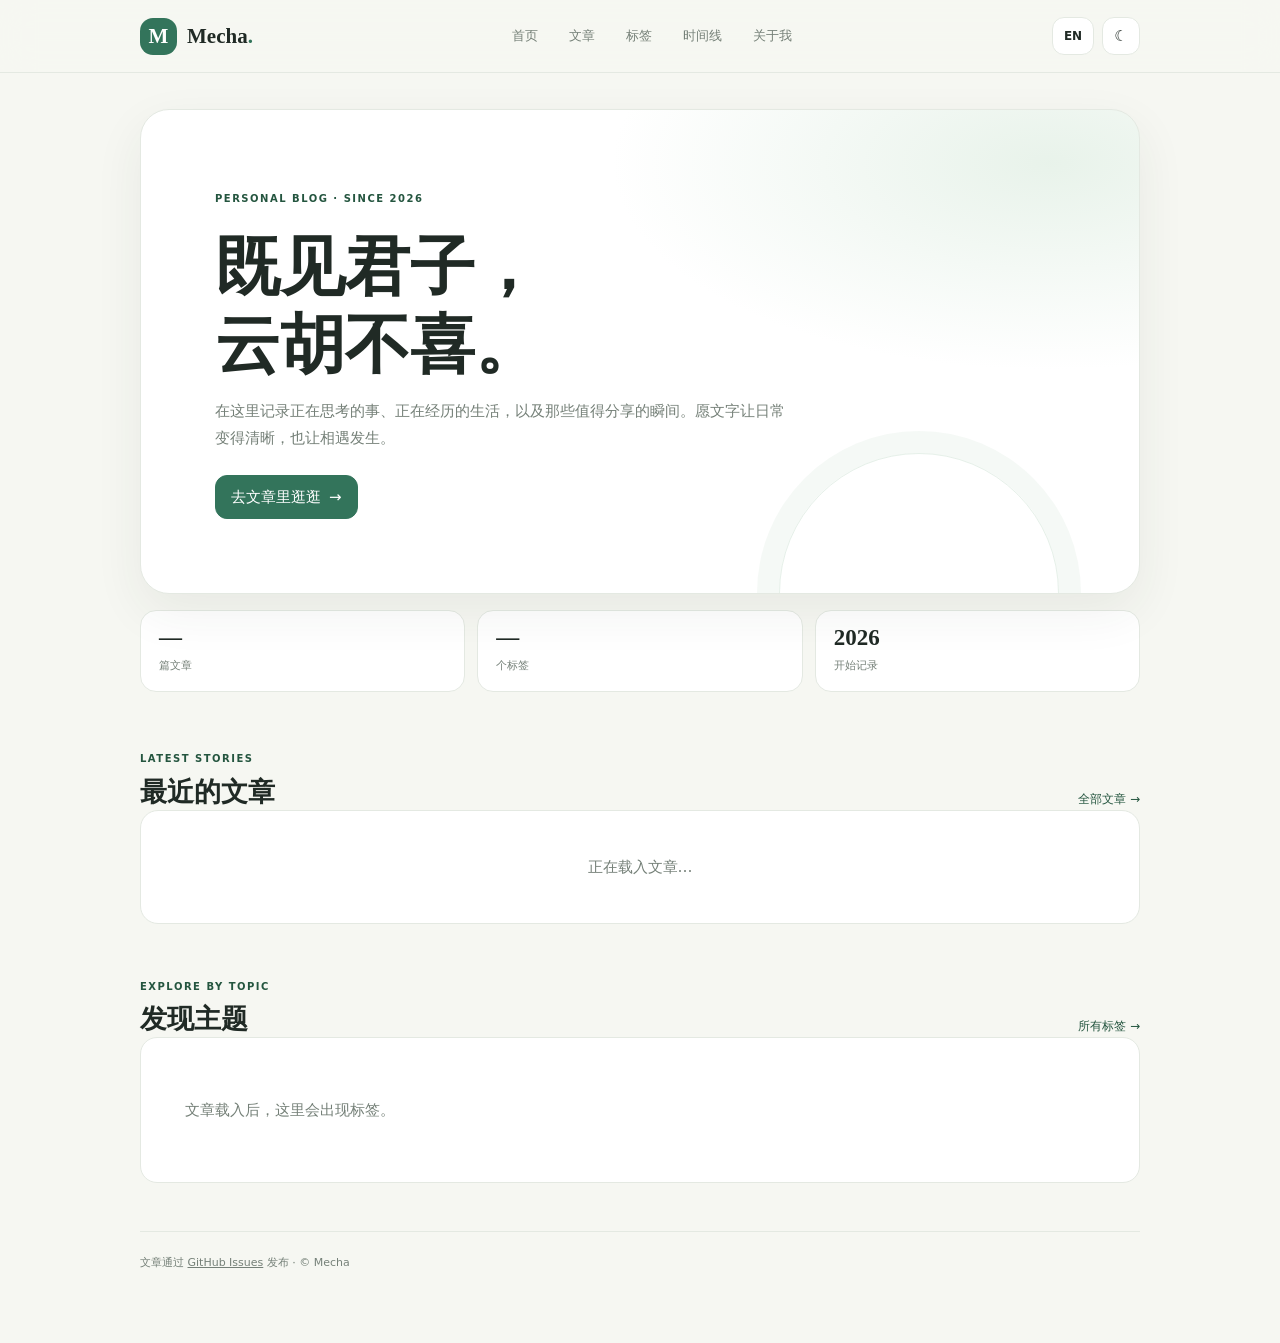
==== commit f53933ed: "feat: restore bilingual language switch across blog pages" ====
--- a/index.html
+++ b/index.html
@@ -1,78 +1,5 @@
 <!doctype html>
-<html lang="zh-CN" data-theme="light">
-<head>
-  <meta charset="utf-8">
-  <meta name="viewport" content="width=device-width, initial-scale=1">
-  <meta name="theme-color" content="#f6f7f2">
-  <meta name="description" content="Mecha 的个人博客，记录想法、生活与值得分享的瞬间。">
-  <title>Mecha 的博客</title>
-  <script>
-    try {
-      const savedTheme = localStorage.getItem('mecha-theme');
-      document.documentElement.dataset.theme = savedTheme || (matchMedia('(prefers-color-scheme: dark)').matches ? 'dark' : 'light');
-    } catch (_) {}
-  </script>
-  <style>
-    :root{color-scheme:light;--paper:#f6f7f2;--surface:#fff;--ink:#202a25;--muted:#758078;--line:#e4e9e2;--accent:#33745b;--accent-dark:#24553f;--soft:#e8f1e9;--hover:#f8faf6;--shadow:0 18px 50px rgba(37,61,46,.07);--serif:Georgia,"Noto Serif SC","Songti SC",serif;--sans:system-ui,-apple-system,BlinkMacSystemFont,"Segoe UI","Noto Sans SC",sans-serif}
-    :root[data-theme="dark"]{color-scheme:dark;--paper:#151a17;--surface:#1d2420;--ink:#e6ece7;--muted:#9aa79e;--line:#303b34;--accent:#86c3a0;--accent-dark:#a4d5b7;--soft:#263a2e;--hover:#222b26;--shadow:0 18px 50px rgba(0,0,0,.22)}
-    *,*::before,*::after{box-sizing:border-box}html{scroll-behavior:smooth;scroll-padding-top:100px}body{margin:0;background:var(--paper);color:var(--ink);font:15px/1.75 var(--sans);-webkit-font-smoothing:antialiased;transition:background .2s,color .2s}a{color:inherit}button,input{font:inherit;color:inherit}a:focus-visible,button:focus-visible,input:focus-visible{outline:3px solid #8bb79a;outline-offset:3px}
-    .wrap{width:min(1080px,100% - 48px);margin-inline:auto}.site-header{position:sticky;z-index:20;top:0;border-bottom:1px solid color-mix(in srgb,var(--line) 75%,transparent);background:color-mix(in srgb,var(--paper) 88%,transparent);backdrop-filter:blur(16px)}.header-inner{height:74px;display:flex;align-items:center;justify-content:space-between;gap:24px}.brand{display:flex;align-items:center;gap:10px;flex-shrink:0;text-decoration:none;font:700 21px var(--serif);letter-spacing:-.04em}.brand-mark{display:grid;place-items:center;width:37px;height:37px;border-radius:13px;color:#fff;background:#33745b;font:700 16px var(--sans);box-shadow:0 7px 16px #33745b2b}.brand-dot{color:var(--accent)}.nav{display:flex;align-items:center;justify-content:center;gap:5px}.nav a{padding:8px 13px;border-radius:999px;color:var(--muted);font-size:13px;text-decoration:none;white-space:nowrap;transition:.18s}.nav a:hover,.nav a.active{color:var(--accent-dark);background:var(--soft)}.header-tools{display:flex;align-items:center;gap:8px;flex-shrink:0}.theme-toggle{width:38px;height:38px;border:1px solid var(--line);border-radius:12px;background:var(--surface);cursor:pointer}.theme-toggle:hover{border-color:var(--accent);color:var(--accent-dark)}
-    main{padding:38px 0 70px}.hero{position:relative;overflow:hidden;padding:clamp(38px,7vw,78px);border:1px solid var(--line);border-radius:30px;background:radial-gradient(ellipse at 91% 11%,#dcecdfa6,transparent 34%),linear-gradient(135deg,var(--surface),var(--hover));box-shadow:var(--shadow)}:root[data-theme="dark"] .hero{background:radial-gradient(ellipse at 91% 11%,#36554155,transparent 34%),linear-gradient(135deg,var(--surface),var(--hover))}.hero::after{position:absolute;right:9%;bottom:-140px;width:280px;height:280px;border:1px solid #75ab852e;border-radius:50%;box-shadow:0 0 0 22px #75ab8512,0 0 0 48px #75ab850a;content:""}.eyebrow{position:relative;z-index:1;display:flex;align-items:center;gap:9px;color:var(--accent-dark);font-size:11px;font-weight:750;letter-spacing:.16em;text-transform:uppercase}.eyebrow::before{width:22px;height:1px;background:currentColor;content:""}.hero h1{position:relative;z-index:1;max-width:680px;margin:20px 0 14px;font:600 clamp(39px,6vw,67px)/1.2 var(--serif);letter-spacing:-.055em}.hero p{position:relative;z-index:1;max-width:590px;margin:0;color:var(--muted);font-size:16px}.hero-actions{position:relative;z-index:1;display:flex;flex-wrap:wrap;gap:11px;margin-top:27px}.button{display:inline-flex;align-items:center;justify-content:center;gap:8px;min-height:43px;padding:9px 16px;border:1px solid var(--line);border-radius:12px;background:var(--surface);text-decoration:none;font-size:13px;font-weight:650;transition:transform .18s,border-color .18s}.button:hover{transform:translateY(-2px);border-color:var(--accent)}.button.primary{border-color:var(--accent);color:#fff;background:var(--accent)}
-    .stats{display:grid;grid-template-columns:repeat(3,1fr);gap:13px;margin:18px 0 58px}.stat{padding:17px 20px;border:1px solid var(--line);border-radius:17px;background:var(--surface)}.stat strong{display:block;font:600 24px var(--serif)}.stat span{color:var(--muted);font-size:12px}.section{margin-bottom:60px;scroll-margin-top:100px}.section-head{display:flex;align-items:end;justify-content:space-between;gap:16px;margin-bottom:18px}.section-kicker{display:block;margin-bottom:3px;color:var(--muted);font-size:10px;font-weight:700;letter-spacing:.15em;text-transform:uppercase}.section-title{margin:0;font:600 29px/1.35 var(--serif);letter-spacing:-.04em}.section-note{color:var(--muted);font-size:12px;text-decoration:none}.section-note:hover{color:var(--accent-dark)}
-    .featured{padding:25px;border:1px solid var(--line);border-radius:19px;background:var(--surface);box-shadow:0 10px 32px #00000008}.featured-label{color:var(--accent-dark);font-size:10px;font-weight:750;letter-spacing:.13em;text-transform:uppercase}.featured h3{margin:8px 0;font:600 22px var(--serif)}.featured h3 a{text-decoration:none}.featured h3 a:hover{color:var(--accent-dark)}.featured p{margin:0;color:var(--muted);font-size:13px}
-    .article-tools{display:flex;align-items:center;gap:10px;margin-bottom:12px}.search{flex:1;min-width:0;height:43px;padding:0 14px;border:1px solid var(--line);border-radius:12px;background:var(--surface)}.search::placeholder{color:var(--muted)}.filter-reset{height:42px;padding:0 13px;border:1px solid var(--line);border-radius:11px;background:var(--surface);cursor:pointer;font-size:12px}.filter-reset:hover{border-color:var(--accent);color:var(--accent-dark)}.filter-caption{min-height:24px;color:var(--muted);font-size:12px}.article-list{overflow:hidden;border:1px solid var(--line);border-radius:19px;background:var(--surface);box-shadow:0 10px 32px #00000008}.article{display:grid;grid-template-columns:112px minmax(0,1fr);gap:22px;padding:23px 26px;transition:background .18s}.article+.article{border-top:1px solid var(--line)}.article:hover{background:var(--hover)}.article time{padding-top:4px;color:var(--muted);font-size:11px;white-space:nowrap}.article h3{margin:0 0 6px;font:650 19px/1.45 var(--serif);letter-spacing:-.02em}.article h3 a{text-decoration:none}.article h3 a:hover{color:var(--accent-dark)}.excerpt{display:-webkit-box;overflow:hidden;margin:0;color:var(--muted);font-size:13px;-webkit-box-orient:vertical;-webkit-line-clamp:2}.tag-row{display:flex;flex-wrap:wrap;gap:7px;margin-top:12px}.tag{padding:3px 9px;border:1px solid var(--line);border-radius:999px;color:var(--accent-dark);background:var(--soft);font-size:10px;line-height:1.6}button.tag{cursor:pointer}.tag:hover,.tag.selected{border-color:var(--accent);color:#fff;background:var(--accent)}.tag-cloud{display:flex;flex-wrap:wrap;gap:11px;padding:23px;border:1px solid var(--line);border-radius:18px;background:var(--surface)}.tag-cloud .tag{padding:7px 13px;font-size:12px}.tag-count{margin-left:5px;opacity:.7}
-    .timeline{position:relative;margin-left:10px;padding-left:28px;border-left:1px solid var(--line)}.timeline-year{position:relative;margin:0 0 17px;font:600 22px var(--serif)}.timeline-year::before,.timeline-item::before{position:absolute;left:-34px;top:11px;width:11px;height:11px;border:3px solid var(--paper);border-radius:50%;background:var(--accent);content:""}.timeline-item{position:relative;display:grid;grid-template-columns:105px minmax(0,1fr);gap:14px;padding:0 0 22px}.timeline-item::before{left:-33px;top:8px;width:9px;height:9px;border:2px solid var(--accent);background:var(--paper)}.timeline-item time{color:var(--muted);font-size:11px}.timeline-item a{font-weight:600;text-decoration:none}.timeline-item a:hover{color:var(--accent-dark)}.about-card{display:grid;grid-template-columns:76px minmax(0,1fr);gap:20px;align-items:start;padding:26px;border:1px solid var(--line);border-radius:19px;background:var(--surface)}.avatar{display:grid;place-items:center;width:70px;height:70px;border-radius:23px;color:#fff;background:linear-gradient(145deg,#33745b,#84ad8c);font:700 28px var(--serif)}.about-card h3{margin:0 0 7px;font:600 21px var(--serif)}.about-card p{margin:0;color:var(--muted);font-size:13px}.about-links{display:flex;flex-wrap:wrap;gap:10px;margin-top:15px}.about-links a{color:var(--accent-dark);font-size:12px;text-decoration:none}.loading,.empty,.error{padding:34px 20px;color:var(--muted);text-align:center;font-size:13px}.error button{margin-left:8px;border:0;color:var(--accent-dark);background:transparent;text-decoration:underline;cursor:pointer}.footer{padding-top:24px;border-top:1px solid var(--line);color:var(--muted);font-size:11px}.footer a{color:var(--accent-dark);text-decoration:none}
-    @media(max-width:760px){.wrap{width:min(100% - 32px,680px)}.header-inner{height:auto;min-height:66px;flex-wrap:wrap;gap:0;padding:10px 0 8px}.brand{font-size:19px}.brand-mark{width:34px;height:34px}.header-tools{margin-left:auto}.nav{order:3;width:100%;justify-content:flex-start;overflow-x:auto;margin-top:7px;padding:1px 0 3px;scrollbar-width:none}.nav::-webkit-scrollbar{display:none}.nav a{padding:7px 12px;font-size:12px}.section{scroll-margin-top:116px}main{padding-top:23px}.stats{margin-bottom:45px}}
-    @media(max-width:540px){.wrap{width:min(100% - 26px,680px)}.hero{padding:34px 23px;border-radius:23px}.hero h1{font-size:41px}.hero p{font-size:14px}.stats{gap:8px}.stat{padding:13px 10px}.stat strong{font-size:20px}.stat span{font-size:10px}.section-title{font-size:25px}.section-head{align-items:center}.section-note{font-size:11px}.article{grid-template-columns:1fr;gap:4px;padding:20px}.article time{padding:0}.article h3{font-size:18px}.timeline-item{grid-template-columns:82px minmax(0,1fr);gap:8px}.about-card{grid-template-columns:54px minmax(0,1fr);gap:14px;padding:20px}.avatar{width:52px;height:52px;border-radius:17px;font-size:23px}.article-tools{gap:7px}.filter-reset{padding:0 9px}.section{margin-bottom:47px}}
-    @media(prefers-reduced-motion:reduce){*,*::before,*::after{scroll-behavior:auto!important;transition-duration:.01ms!important}}
-  </style>
-</head>
-<body>
-  <header class="site-header">
-    <div class="wrap header-inner">
-      <a class="brand" href="#home" aria-label="Mecha 博客首页"><span class="brand-mark">M</span><span>Mecha<span class="brand-dot">.</span></span></a>
-      <nav class="nav" aria-label="主导航">
-        <a class="active" href="#home">首页</a><a href="#posts">文章列表</a><a href="#tags">标签</a><a href="#timeline">时间线</a><a href="#about">关于我</a>
-      </nav>
-      <div class="header-tools"><button class="theme-toggle" type="button" aria-label="切换深色模式" title="切换主题">☾</button></div>
-    </div>
-  </header>
-  <main class="wrap">
-    <section class="hero" id="home">
-      <div class="eyebrow">Personal blog · Since 2026</div><h1>既见君子，<br>云胡不喜。</h1>
-      <p>在这里记录正在思考的事、正在经历的生活，以及那些值得分享的瞬间。愿文字让日常变得清晰，也让相遇发生。</p>
-      <div class="hero-actions"><a class="button primary" href="#posts">读读最近的文章 <span aria-hidden="true">→</span></a><a class="button" href="#about">认识一下我</a></div>
-    </section>
-    <div class="stats" aria-label="博客统计"><div class="stat"><strong id="article-count">—</strong><span>篇文章</span></div><div class="stat"><strong id="tag-count">—</strong><span>个标签</span></div><div class="stat"><strong id="start-year">2026</strong><span>开始记录</span></div></div>
-    <section class="section" aria-labelledby="featured-heading"><div class="section-head"><div><span class="section-kicker">A little note</span><h2 class="section-title" id="featured-heading">最近在写</h2></div><a class="section-note" href="#posts">查看全部文章 →</a></div><div id="featured" class="featured"><div class="loading">正在载入文章…</div></div></section>
-    <section class="section" id="posts" aria-labelledby="posts-heading"><div class="section-head"><div><span class="section-kicker">All stories</span><h2 class="section-title" id="posts-heading">文章列表</h2></div><span class="section-note" id="list-count">按发布时间排列</span></div><div class="article-tools"><input id="search" class="search" type="search" placeholder="搜索文章标题或内容…" aria-label="搜索文章"><button class="filter-reset" id="clear-filter" type="button">清除筛选</button></div><div class="filter-caption" id="filter-caption" aria-live="polite"></div><div id="articles" class="article-list"><div class="loading">正在寻找最新的文字…</div></div></section>
-    <section class="section" id="tags" aria-labelledby="tags-heading"><div class="section-head"><div><span class="section-kicker">Topics</span><h2 class="section-title" id="tags-heading">标签</h2></div></div><div id="tag-cloud" class="tag-cloud"><div class="loading">文章载入后，这里会出现标签。</div></div></section>
-    <section class="section" id="timeline" aria-labelledby="timeline-heading"><div class="section-head"><div><span class="section-kicker">Writing history</span><h2 class="section-title" id="timeline-heading">时间线</h2></div></div><div id="timeline-list" class="timeline"><div class="loading">正在整理时间线…</div></div></section>
-    <section class="section" id="about" aria-labelledby="about-heading"><div class="section-head"><div><span class="section-kicker">About</span><h2 class="section-title" id="about-heading">关于我</h2></div></div><div class="about-card"><div class="avatar" aria-hidden="true">M</div><div><h3>你好，我是 Mecha。</h3><p>这是一个记录思考与日常的小小角落。我相信慢慢写、认真生活，也相信文字能让普通的瞬间留下痕迹。文章发布在 GitHub Issues，欢迎来读，也欢迎交流。</p><div class="about-links"><a href="https://github.com/mechatsvip" target="_blank" rel="noopener noreferrer">GitHub ↗</a><a href="https://github.com/mechatsvip/mechatsvip.github.io/issues" target="_blank" rel="noopener noreferrer">所有文章 ↗</a></div></div></div></section>
-    <footer class="footer">文章通过 <a href="https://github.com/mechatsvip/mechatsvip.github.io/issues" target="_blank" rel="noopener noreferrer">GitHub Issues</a> 发布 · © <span class="year"></span> Mecha</footer>
-  </main>
-  <script>
-    const OWNER='mechatsvip',REPO='mechatsvip.github.io';
-    const API=`https://api.github.com/repos/${OWNER}/${REPO}/issues?state=all&per_page=100&sort=created&direction=desc`;
-    const issueUrl=`https://github.com/${OWNER}/${REPO}/issues/`;
-    const $=selector=>document.querySelector(selector),$$=selector=>[...document.querySelectorAll(selector)];
-    let articles=[],selectedTag='';
-    function setTheme(theme){document.documentElement.dataset.theme=theme;try{localStorage.setItem('mecha-theme',theme)}catch(_){};$$('.theme-toggle').forEach(button=>{button.textContent=theme==='dark'?'☀':'☾';button.setAttribute('aria-label',theme==='dark'?'切换浅色模式':'切换深色模式')});$('meta[name="theme-color"]').content=theme==='dark'?'#151a17':'#f6f7f2'}
-    $$('.theme-toggle').forEach(button=>button.addEventListener('click',()=>setTheme(document.documentElement.dataset.theme==='dark'?'light':'dark')));setTheme(document.documentElement.dataset.theme||'light');
-    function escapeHtml(value){return String(value??'').replace(/[&<>"']/g,char=>({'&':'&amp;','<':'&lt;','>':'&gt;','"':'&quot;',"'":'&#39;'}[char]))}
-    function excerpt(text,max=180){const plain=String(text||'').replace(/```[\s\S]*?```/g,' ').replace(/[#>*_`~\[\]()]/g,' ').replace(/https?:\/\/\S+/g,'').replace(/\s+/g,' ').trim();return plain.length>max?`${plain.slice(0,max).trim()}…`:plain}
-    function formatDate(value,options={year:'numeric',month:'short',day:'numeric'}){return new Intl.DateTimeFormat('zh-CN',options).format(new Date(value))}
-    function tagNames(issue){return(issue.labels||[]).map(label=>typeof label==='string'?label:label.name).filter(Boolean)}
-    function articleCard(issue){const tags=tagNames(issue).map(tag=>`<button class="tag" type="button" data-tag="${escapeHtml(tag)}">${escapeHtml(tag)}</button>`).join('');return `<article class="article"><time datetime="${escapeHtml(issue.created_at)}">${formatDate(issue.created_at)}</time><div><h3><a href="${issueUrl}${issue.number}" target="_blank" rel="noopener noreferrer">${escapeHtml(issue.title)}</a></h3><p class="excerpt">${escapeHtml(excerpt(issue.body)||'打开文章，继续阅读…')}</p>${tags?`<div class="tag-row">${tags}</div>`:''}</div></article>`}
-    function renderFeatured(){const issue=articles[0];if(!issue){$('#featured').innerHTML='<div class="empty">还没有文章，第一篇故事正在等待你。</div>';return}$('#featured').innerHTML=`<span class="featured-label">Latest story · ${formatDate(issue.created_at)}</span><h3><a href="${issueUrl}${issue.number}" target="_blank" rel="noopener noreferrer">${escapeHtml(issue.title)}</a></h3><p>${escapeHtml(excerpt(issue.body,240)||'打开文章，继续阅读…')}</p><div class="tag-row">${tagNames(issue).map(tag=>`<button class="tag" type="button" data-tag="${escapeHtml(tag)}">${escapeHtml(tag)}</button>`).join('')}</div>`}
-    function renderPosts(){const query=$('#search').value.trim().toLocaleLowerCase();const filtered=articles.filter(issue=>(!selectedTag||tagNames(issue).includes(selectedTag))&&(!query||`${issue.title} ${issue.body||''}`.toLocaleLowerCase().includes(query)));$('#list-count').textContent=`${filtered.length} / ${articles.length} 篇`;$('#filter-caption').textContent=selectedTag?`当前标签：${selectedTag}`:'';$('#articles').innerHTML=filtered.length?filtered.map(articleCard).join(''):'<div class="empty">没有找到匹配的文章，试试其他关键词或清除筛选。</div>'}
-    function renderTags(){const counts=new Map();articles.forEach(issue=>tagNames(issue).forEach(tag=>counts.set(tag,(counts.get(tag)||0)+1)));const tags=[...counts.entries()].sort((a,b)=>b[1]-a[1]||a[0].localeCompare(b[0],'zh-CN'));$('#tag-count').textContent=tags.length;$('#tag-cloud').innerHTML=tags.length?tags.map(([tag,count])=>`<button type="button" class="tag${selectedTag===tag?' selected':''}" data-tag="${escapeHtml(tag)}">${escapeHtml(tag)}<span class="tag-count">${count}</span></button>`).join(''):'<div class="empty">暂时还没有文章标签。</div>'}
-    function renderTimeline(){if(!articles.length){$('#timeline-list').innerHTML='<div class="empty">文章载入后，时间线会在这里展开。</div>';return}const groups=new Map();articles.forEach(issue=>{const year=new Date(issue.created_at).getFullYear();if(!groups.has(year))groups.set(year,[]);groups.get(year).push(issue)});$('#timeline-list').innerHTML=[...groups.entries()].map(([year,items])=>`<section class="timeline-group"><h3 class="timeline-year">${year}</h3>${items.map(issue=>`<div class="timeline-item"><time datetime="${escapeHtml(issue.created_at)}">${formatDate(issue.created_at,{month:'long',day:'numeric'})}</time><a href="${issueUrl}${issue.number}" target="_blank" rel="noopener noreferrer">${escapeHtml(issue.title)}</a></div>`).join('')}</section>`).join('');$('#start-year').textContent=Math.min(...groups.keys())}
-    function renderAll(){$('#article-count').textContent=articles.length;renderFeatured();renderPosts();renderTags();renderTimeline()}
-    document.addEventListener('click',event=>{const button=event.target.closest('[data-tag]');if(!button)return;selectedTag=selectedTag===button.dataset.tag?'':button.dataset.tag;renderPosts();renderTags();location.hash='posts'});
-    $('#search').addEventListener('input',renderPosts);$('#clear-filter').addEventListener('click',()=>{selectedTag='';$('#search').value='';renderPosts();renderTags()});
-    const sections=$$('main section[id]');if('IntersectionObserver'in window){const observer=new IntersectionObserver(entries=>{const visible=entries.filter(entry=>entry.isIntersecting).sort((a,b)=>b.intersectionRatio-a.intersectionRatio)[0];if(visible)$$('.nav a').forEach(link=>link.classList.toggle('active',link.hash===`#${visible.target.id}`))},{rootMargin:'-25% 0px -65% 0px',threshold:[0,.2,.5]});sections.forEach(section=>observer.observe(section))}
-    fetch(API,{headers:{Accept:'application/vnd.github+json'}}).then(response=>{if(!response.ok)throw new Error(`GitHub API ${response.status}`);return response.json()}).then(issues=>{articles=issues.filter(item=>!item.pull_request).sort((a,b)=>new Date(b.created_at)-new Date(a.created_at));renderAll()}).catch(()=>{const message='文章暂时无法加载，可能是 GitHub API 暂不可用。';$('#featured').innerHTML=`<div class="error">${message}<button type="button" onclick="location.reload()">重试</button></div>`;$('#articles').innerHTML=`<div class="error">${message}<button type="button" onclick="location.reload()">重试</button></div>`;$('#tag-cloud').innerHTML='<div class="empty">标签暂时无法载入。</div>';$('#timeline-list').innerHTML='<div class="empty">时间线暂时无法载入。</div>'});
-  </script>
-</body>
-</html>
+<html lang="zh-CN" data-theme="light"><head><meta charset="utf-8"><meta name="viewport" content="width=device-width, initial-scale=1"><meta name="theme-color" content="#f6f7f2"><meta name="description" content="Mecha 的个人博客，记录想法、生活与值得分享的瞬间。"><title>Mecha 的博客</title><script>try{document.documentElement.dataset.theme=localStorage.getItem('mecha-theme')||(matchMedia('(prefers-color-scheme: dark)').matches?'dark':'light')}catch(e){}</script><link rel="stylesheet" href="assets/site.css"><script src="assets/app.js" defer></script></head>
+<body data-page="home"><header class="site-header"><div class="wrap header-inner"><a class="brand" href="index.html"><span class="brand-mark">M</span><span>Mecha<span class="accent">.</span></span></a><nav class="nav" aria-label="主导航"><a href="index.html">首页</a><a href="articles.html">文章</a><a href="tags.html">标签</a><a href="timeline.html">时间线</a><a href="about.html">关于我</a></nav><div class="header-tools"><button class="language-toggle" type="button" aria-label="切换语言">EN</button><button class="theme-toggle" type="button" aria-label="切换主题" title="切换深浅色">☾</button></div></div></header>
+<main class="wrap main"><section class="hero"><span class="eyebrow">PERSONAL BLOG · SINCE 2026</span><h1 data-i18n="heroTitle">既见君子，<br>云胡不喜。</h1><p data-i18n="heroText">在这里记录正在思考的事、正在经历的生活，以及那些值得分享的瞬间。愿文字让日常变得清晰，也让相遇发生。</p><a class="button primary" href="articles.html" data-i18n="browseArticles">去文章里逛逛 <span aria-hidden="true">→</span></a><span class="hero-orbit" aria-hidden="true"></span></section><section class="stats" aria-label="博客统计"><div class="stat"><strong id="article-count">—</strong><span data-i18n="articleCount">篇文章</span></div><div class="stat"><strong id="tag-count">—</strong><span data-i18n="tagCount">个标签</span></div><div class="stat"><strong>2026</strong><span data-i18n="startYear">开始记录</span></div></section><section class="section"><div class="section-heading"><div><span class="kicker">LATEST STORIES</span><h2 data-i18n="recentTitle">最近的文章</h2></div><a class="text-link" href="articles.html" data-i18n="allArticles">全部文章 →</a></div><div id="recent-articles" class="article-list"><p class="status">正在载入文章…</p></div></section><section class="section"><div class="section-heading"><div><span class="kicker">EXPLORE BY TOPIC</span><h2 data-i18n="topicTitle">发现主题</h2></div><a class="text-link" href="tags.html" data-i18n="allTags">所有标签 →</a></div><div id="home-tags" class="tag-cloud compact"><p class="status">文章载入后，这里会出现标签。</p></div></section><footer class="footer"><span data-i18n="publishedBy">文章通过</span> <a href="https://github.com/mechatsvip/mechatsvip.github.io/issues">GitHub Issues</a> <span data-i18n="publishSuffix">发布</span> <span>·</span> © <span class="current-year"></span> Mecha</footer></main>
+</body></html>
--- a/assets/site.css
+++ b/assets/site.css
@@ -0,0 +1 @@
+:root{color-scheme:light;--paper:#f6f7f2;--surface:#fff;--ink:#202a25;--muted:#758078;--line:#e4e9e2;--accent:#33745b;--accent-dark:#24553f;--soft:#e8f1e9;--hover:#f8faf6;--shadow:0 18px 50px rgba(37,61,46,.07);--serif:Georgia,"Noto Serif SC","Songti SC",serif;--sans:system-ui,-apple-system,BlinkMacSystemFont,"Segoe UI","Noto Sans SC",sans-serif}:root[data-theme="dark"]{color-scheme:dark;--paper:#151a17;--surface:#1d2420;--ink:#e6ece7;--muted:#9aa79e;--line:#303b34;--accent:#86c3a0;--accent-dark:#a4d5b7;--soft:#263a2e;--hover:#222b26;--shadow:0 18px 50px rgba(0,0,0,.22)}*,*::before,*::after{box-sizing:border-box}html{scroll-behavior:smooth;scroll-padding-top:95px}body{margin:0;background:var(--paper);color:var(--ink);font:15px/1.75 var(--sans);-webkit-font-smoothing:antialiased}a{color:inherit}button,input{font:inherit;color:inherit}.wrap{width:min(1000px,100% - 48px);margin-inline:auto}.site-header{position:sticky;z-index:20;top:0;border-bottom:1px solid var(--line);background:color-mix(in srgb,var(--paper) 88%,transparent);backdrop-filter:blur(16px)}.header-inner{height:72px;display:flex;align-items:center;justify-content:space-between;gap:22px}.brand{display:flex;align-items:center;gap:10px;text-decoration:none;font:700 21px var(--serif)}.brand-mark{display:grid;place-items:center;width:37px;height:37px;border-radius:13px;color:#fff;background:#33745b}.accent{color:var(--accent)}.nav{display:flex;gap:5px}.nav a{padding:8px 13px;border-radius:999px;color:var(--muted);font-size:13px;text-decoration:none}.nav a:hover,.nav a.active{color:var(--accent-dark);background:var(--soft)}.header-tools{display:flex;gap:8px}.language-toggle,.theme-toggle{height:38px;border:1px solid var(--line);border-radius:12px;background:var(--surface);cursor:pointer}.language-toggle{min-width:42px;font-size:12px;font-weight:700}.theme-toggle{width:38px}main.main{padding:36px 0 70px}.hero{position:relative;overflow:hidden;padding:clamp(38px,7vw,74px);border:1px solid var(--line);border-radius:29px;background:radial-gradient(ellipse at 91% 11%,#dcecdfa6,transparent 34%),var(--surface);box-shadow:var(--shadow)}.hero h1{margin:18px 0 14px;font:600 clamp(39px,6vw,65px)/1.2 var(--serif)}.hero p{max-width:570px;margin:0 0 24px;color:var(--muted)}.hero-orbit{position:absolute;right:8%;bottom:-140px;width:280px;height:280px;border:1px solid #75ab852e;border-radius:50%;box-shadow:0 0 0 22px #75ab8512}.eyebrow,.kicker{color:var(--accent-dark);font-size:10px;font-weight:750;letter-spacing:.15em}.button{display:inline-flex;align-items:center;justify-content:center;gap:8px;min-height:42px;padding:8px 15px;border:1px solid var(--line);border-radius:12px;text-decoration:none}.button.primary{position:relative;z-index:1;border-color:var(--accent);color:#fff;background:var(--accent)}.button.subtle{background:transparent}.stats{display:grid;grid-template-columns:repeat(3,1fr);gap:12px;margin:16px 0 52px}.stat{padding:14px 18px;border:1px solid var(--line);border-radius:16px;background:var(--surface)}.stat strong{display:block;font:600 23px var(--serif)}.stat span{color:var(--muted);font-size:11px}.section{margin-bottom:48px}.section-heading{display:flex;justify-content:space-between;align-items:end}.section-heading h2{margin:3px 0 0;font:600 27px var(--serif)}.text-link{color:var(--accent-dark);font-size:12px;text-decoration:none}.page-main{max-width:850px}.page-intro h1{font:600 clamp(34px,5vw,47px) var(--serif)}.page-intro p{color:var(--muted)}.article-list{overflow:hidden;border:1px solid var(--line);border-radius:18px;background:var(--surface)}.article{display:grid;grid-template-columns:112px 1fr;gap:21px;padding:21px 24px}.article+.article{border-top:1px solid var(--line)}.article time{color:var(--muted);font-size:11px}.article h3{margin:0;font:650 18px var(--serif)}.article h3 a{text-decoration:none}.excerpt{color:var(--muted);font-size:12px}.tag-row,.tag-cloud{display:flex;flex-wrap:wrap;gap:9px}.tag-cloud{padding:20px;border:1px solid var(--line);border-radius:17px;background:var(--surface)}.tag-cloud.compact{padding:16px}.tag{padding:5px 11px;border:1px solid var(--line);border-radius:999px;color:var(--accent-dark);background:var(--soft);font-size:11px;text-decoration:none}.tag:hover{color:#fff;background:var(--accent)}.list-toolbar{display:flex;gap:9px}.search-wrap{display:flex;align-items:center;gap:9px;flex:1;height:43px;padding:0 13px;border:1px solid var(--line);border-radius:12px;background:var(--surface)}.search-wrap input{width:100%;border:0;outline:0;background:transparent}.muted,.small{color:var(--muted)}.small{font-size:11px}.pagination{display:flex;justify-content:center;gap:7px;margin-top:20px}.page-button{height:38px;padding:0 11px;border:1px solid var(--line);border-radius:11px;background:var(--surface)}.page-button.current{color:#fff;border-color:var(--accent);background:var(--accent)}.timeline{margin-left:10px;padding-left:28px;border-left:1px solid var(--line)}.timeline-year{font:600 22px var(--serif)}.timeline-item{display:grid;grid-template-columns:100px 1fr;gap:13px;padding:0 0 21px}.timeline-item time{color:var(--muted);font-size:11px}.timeline-item a{text-decoration:none}.about-card{display:grid;grid-template-columns:76px 1fr;gap:20px;padding:28px;border:1px solid var(--line);border-radius:19px;background:var(--surface)}.avatar{display:grid;place-items:center;width:68px;height:68px;border-radius:22px;color:#fff;background:linear-gradient(145deg,#33745b,#84ad8c);font:700 28px var(--serif)}.about-links{display:flex;gap:9px}.footer{padding-top:21px;border-top:1px solid var(--line);color:var(--muted);font-size:11px}.status,.empty,.error{padding:28px;text-align:center;color:var(--muted)}@media(max-width:760px){.wrap{width:min(100% - 30px,680px)}.header-inner{height:auto;min-height:64px;flex-wrap:wrap;padding:9px 0 7px}.brand{font-size:19px}.nav{order:3;width:100%;overflow-x:auto}.header-tools{margin-left:auto}.nav a{padding:7px 12px}.stats{margin-bottom:42px}}@media(max-width:540px){.wrap{width:min(100% - 26px,680px)}.hero{padding:34px 23px}.hero h1{font-size:41px}.stats{gap:7px}.stat{padding:12px 9px}.article{grid-template-columns:1fr;padding:18px}.about-card{grid-template-columns:52px 1fr;padding:20px}.avatar{width:50px;height:50px}.timeline-item{grid-template-columns:78px 1fr}}
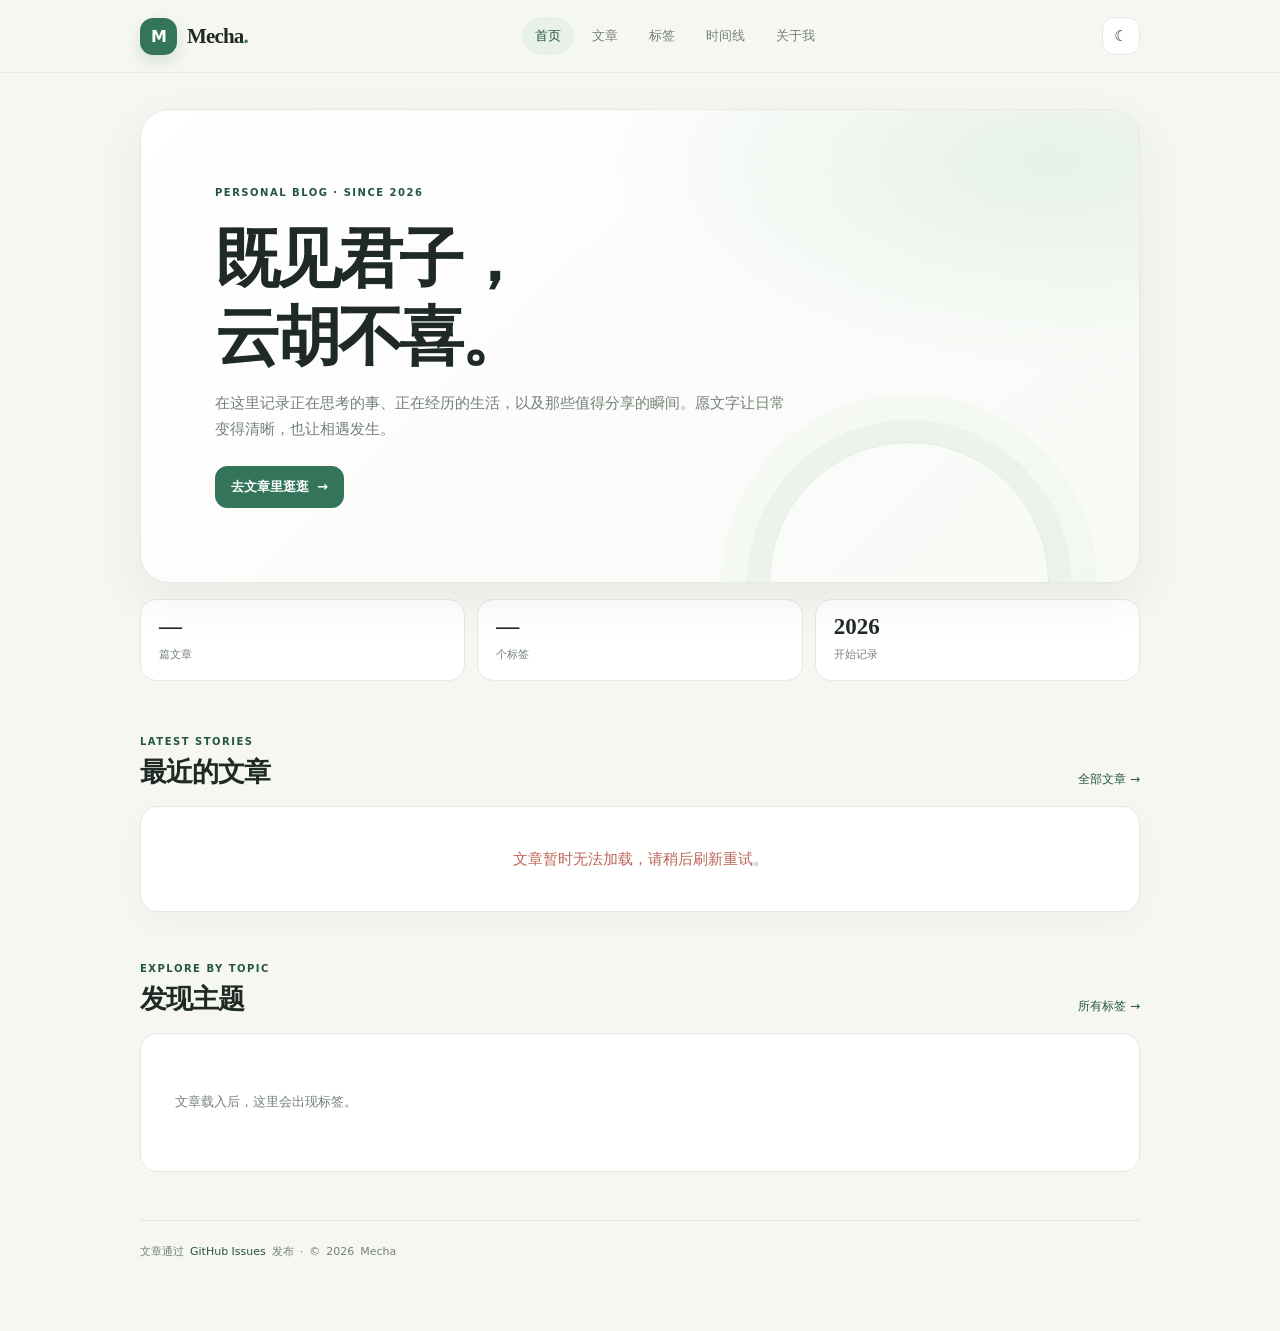
==== commit 881bb174: "feat: split blog into concise home and dedicated pages with pagination" ====
--- a/index.html
+++ b/index.html
@@ -1,5 +1,23 @@
 <!doctype html>
-<html lang="zh-CN" data-theme="light"><head><meta charset="utf-8"><meta name="viewport" content="width=device-width, initial-scale=1"><meta name="theme-color" content="#f6f7f2"><meta name="description" content="Mecha 的个人博客，记录想法、生活与值得分享的瞬间。"><title>Mecha 的博客</title><script>try{document.documentElement.dataset.theme=localStorage.getItem('mecha-theme')||(matchMedia('(prefers-color-scheme: dark)').matches?'dark':'light')}catch(e){}</script><link rel="stylesheet" href="assets/site.css"><script src="assets/app.js" defer></script></head>
-<body data-page="home"><header class="site-header"><div class="wrap header-inner"><a class="brand" href="index.html"><span class="brand-mark">M</span><span>Mecha<span class="accent">.</span></span></a><nav class="nav" aria-label="主导航"><a href="index.html">首页</a><a href="articles.html">文章</a><a href="tags.html">标签</a><a href="timeline.html">时间线</a><a href="about.html">关于我</a></nav><div class="header-tools"><button class="language-toggle" type="button" aria-label="切换语言">EN</button><button class="theme-toggle" type="button" aria-label="切换主题" title="切换深浅色">☾</button></div></div></header>
-<main class="wrap main"><section class="hero"><span class="eyebrow">PERSONAL BLOG · SINCE 2026</span><h1 data-i18n="heroTitle">既见君子，<br>云胡不喜。</h1><p data-i18n="heroText">在这里记录正在思考的事、正在经历的生活，以及那些值得分享的瞬间。愿文字让日常变得清晰，也让相遇发生。</p><a class="button primary" href="articles.html" data-i18n="browseArticles">去文章里逛逛 <span aria-hidden="true">→</span></a><span class="hero-orbit" aria-hidden="true"></span></section><section class="stats" aria-label="博客统计"><div class="stat"><strong id="article-count">—</strong><span data-i18n="articleCount">篇文章</span></div><div class="stat"><strong id="tag-count">—</strong><span data-i18n="tagCount">个标签</span></div><div class="stat"><strong>2026</strong><span data-i18n="startYear">开始记录</span></div></section><section class="section"><div class="section-heading"><div><span class="kicker">LATEST STORIES</span><h2 data-i18n="recentTitle">最近的文章</h2></div><a class="text-link" href="articles.html" data-i18n="allArticles">全部文章 →</a></div><div id="recent-articles" class="article-list"><p class="status">正在载入文章…</p></div></section><section class="section"><div class="section-heading"><div><span class="kicker">EXPLORE BY TOPIC</span><h2 data-i18n="topicTitle">发现主题</h2></div><a class="text-link" href="tags.html" data-i18n="allTags">所有标签 →</a></div><div id="home-tags" class="tag-cloud compact"><p class="status">文章载入后，这里会出现标签。</p></div></section><footer class="footer"><span data-i18n="publishedBy">文章通过</span> <a href="https://github.com/mechatsvip/mechatsvip.github.io/issues">GitHub Issues</a> <span data-i18n="publishSuffix">发布</span> <span>·</span> © <span class="current-year"></span> Mecha</footer></main>
-</body></html>
+<html lang="zh-CN" data-theme="light">
+<head>
+  <meta charset="utf-8"><meta name="viewport" content="width=device-width, initial-scale=1">
+  <meta name="theme-color" content="#f6f7f2"><meta name="description" content="Mecha 的个人博客，记录想法、生活与值得分享的瞬间。">
+  <title>Mecha 的博客</title><script>try{document.documentElement.dataset.theme=localStorage.getItem('mecha-theme')||(matchMedia('(prefers-color-scheme: dark)').matches?'dark':'light')}catch(e){}</script>
+  <link rel="stylesheet" href="assets/site.css"><script src="assets/app.js" defer></script>
+</head>
+<body data-page="home">
+  <header class="site-header"><div class="wrap header-inner">
+    <a class="brand" href="index.html"><span class="brand-mark">M</span><span>Mecha<span class="accent">.</span></span></a>
+    <nav class="nav" aria-label="主导航"><a href="index.html">首页</a><a href="articles.html">文章</a><a href="tags.html">标签</a><a href="timeline.html">时间线</a><a href="about.html">关于我</a></nav>
+    <button class="theme-toggle" type="button" aria-label="切换主题" title="切换深浅色">☾</button>
+  </div></header>
+  <main class="wrap main">
+    <section class="hero"><span class="eyebrow">PERSONAL BLOG · SINCE 2026</span><h1>既见君子，<br>云胡不喜。</h1><p>在这里记录正在思考的事、正在经历的生活，以及那些值得分享的瞬间。愿文字让日常变得清晰，也让相遇发生。</p><a class="button primary" href="articles.html">去文章里逛逛 <span aria-hidden="true">→</span></a><span class="hero-orbit" aria-hidden="true"></span></section>
+    <section class="stats" aria-label="博客统计"><div class="stat"><strong id="article-count">—</strong><span>篇文章</span></div><div class="stat"><strong id="tag-count">—</strong><span>个标签</span></div><div class="stat"><strong>2026</strong><span>开始记录</span></div></section>
+    <section class="section"><div class="section-heading"><div><span class="kicker">LATEST STORIES</span><h2>最近的文章</h2></div><a class="text-link" href="articles.html">全部文章 →</a></div><div id="recent-articles" class="article-list"><p class="status">正在载入文章…</p></div></section>
+    <section class="section"><div class="section-heading"><div><span class="kicker">EXPLORE BY TOPIC</span><h2>发现主题</h2></div><a class="text-link" href="tags.html">所有标签 →</a></div><div id="home-tags" class="tag-cloud compact"><p class="status">文章载入后，这里会出现标签。</p></div></section>
+    <footer class="footer">文章通过 <a href="https://github.com/mechatsvip/mechatsvip.github.io/issues">GitHub Issues</a> 发布 <span>·</span> © <span class="current-year"></span> Mecha</footer>
+  </main>
+</body>
+</html>
--- a/assets/site.css
+++ b/assets/site.css
@@ -1 +1,6 @@
-:root{color-scheme:light;--paper:#f6f7f2;--surface:#fff;--ink:#202a25;--muted:#758078;--line:#e4e9e2;--accent:#33745b;--accent-dark:#24553f;--soft:#e8f1e9;--hover:#f8faf6;--shadow:0 18px 50px rgba(37,61,46,.07);--serif:Georgia,"Noto Serif SC","Songti SC",serif;--sans:system-ui,-apple-system,BlinkMacSystemFont,"Segoe UI","Noto Sans SC",sans-serif}:root[data-theme="dark"]{color-scheme:dark;--paper:#151a17;--surface:#1d2420;--ink:#e6ece7;--muted:#9aa79e;--line:#303b34;--accent:#86c3a0;--accent-dark:#a4d5b7;--soft:#263a2e;--hover:#222b26;--shadow:0 18px 50px rgba(0,0,0,.22)}*,*::before,*::after{box-sizing:border-box}html{scroll-behavior:smooth;scroll-padding-top:95px}body{margin:0;background:var(--paper);color:var(--ink);font:15px/1.75 var(--sans);-webkit-font-smoothing:antialiased}a{color:inherit}button,input{font:inherit;color:inherit}.wrap{width:min(1000px,100% - 48px);margin-inline:auto}.site-header{position:sticky;z-index:20;top:0;border-bottom:1px solid var(--line);background:color-mix(in srgb,var(--paper) 88%,transparent);backdrop-filter:blur(16px)}.header-inner{height:72px;display:flex;align-items:center;justify-content:space-between;gap:22px}.brand{display:flex;align-items:center;gap:10px;text-decoration:none;font:700 21px var(--serif)}.brand-mark{display:grid;place-items:center;width:37px;height:37px;border-radius:13px;color:#fff;background:#33745b}.accent{color:var(--accent)}.nav{display:flex;gap:5px}.nav a{padding:8px 13px;border-radius:999px;color:var(--muted);font-size:13px;text-decoration:none}.nav a:hover,.nav a.active{color:var(--accent-dark);background:var(--soft)}.header-tools{display:flex;gap:8px}.language-toggle,.theme-toggle{height:38px;border:1px solid var(--line);border-radius:12px;background:var(--surface);cursor:pointer}.language-toggle{min-width:42px;font-size:12px;font-weight:700}.theme-toggle{width:38px}main.main{padding:36px 0 70px}.hero{position:relative;overflow:hidden;padding:clamp(38px,7vw,74px);border:1px solid var(--line);border-radius:29px;background:radial-gradient(ellipse at 91% 11%,#dcecdfa6,transparent 34%),var(--surface);box-shadow:var(--shadow)}.hero h1{margin:18px 0 14px;font:600 clamp(39px,6vw,65px)/1.2 var(--serif)}.hero p{max-width:570px;margin:0 0 24px;color:var(--muted)}.hero-orbit{position:absolute;right:8%;bottom:-140px;width:280px;height:280px;border:1px solid #75ab852e;border-radius:50%;box-shadow:0 0 0 22px #75ab8512}.eyebrow,.kicker{color:var(--accent-dark);font-size:10px;font-weight:750;letter-spacing:.15em}.button{display:inline-flex;align-items:center;justify-content:center;gap:8px;min-height:42px;padding:8px 15px;border:1px solid var(--line);border-radius:12px;text-decoration:none}.button.primary{position:relative;z-index:1;border-color:var(--accent);color:#fff;background:var(--accent)}.button.subtle{background:transparent}.stats{display:grid;grid-template-columns:repeat(3,1fr);gap:12px;margin:16px 0 52px}.stat{padding:14px 18px;border:1px solid var(--line);border-radius:16px;background:var(--surface)}.stat strong{display:block;font:600 23px var(--serif)}.stat span{color:var(--muted);font-size:11px}.section{margin-bottom:48px}.section-heading{display:flex;justify-content:space-between;align-items:end}.section-heading h2{margin:3px 0 0;font:600 27px var(--serif)}.text-link{color:var(--accent-dark);font-size:12px;text-decoration:none}.page-main{max-width:850px}.page-intro h1{font:600 clamp(34px,5vw,47px) var(--serif)}.page-intro p{color:var(--muted)}.article-list{overflow:hidden;border:1px solid var(--line);border-radius:18px;background:var(--surface)}.article{display:grid;grid-template-columns:112px 1fr;gap:21px;padding:21px 24px}.article+.article{border-top:1px solid var(--line)}.article time{color:var(--muted);font-size:11px}.article h3{margin:0;font:650 18px var(--serif)}.article h3 a{text-decoration:none}.excerpt{color:var(--muted);font-size:12px}.tag-row,.tag-cloud{display:flex;flex-wrap:wrap;gap:9px}.tag-cloud{padding:20px;border:1px solid var(--line);border-radius:17px;background:var(--surface)}.tag-cloud.compact{padding:16px}.tag{padding:5px 11px;border:1px solid var(--line);border-radius:999px;color:var(--accent-dark);background:var(--soft);font-size:11px;text-decoration:none}.tag:hover{color:#fff;background:var(--accent)}.list-toolbar{display:flex;gap:9px}.search-wrap{display:flex;align-items:center;gap:9px;flex:1;height:43px;padding:0 13px;border:1px solid var(--line);border-radius:12px;background:var(--surface)}.search-wrap input{width:100%;border:0;outline:0;background:transparent}.muted,.small{color:var(--muted)}.small{font-size:11px}.pagination{display:flex;justify-content:center;gap:7px;margin-top:20px}.page-button{height:38px;padding:0 11px;border:1px solid var(--line);border-radius:11px;background:var(--surface)}.page-button.current{color:#fff;border-color:var(--accent);background:var(--accent)}.timeline{margin-left:10px;padding-left:28px;border-left:1px solid var(--line)}.timeline-year{font:600 22px var(--serif)}.timeline-item{display:grid;grid-template-columns:100px 1fr;gap:13px;padding:0 0 21px}.timeline-item time{color:var(--muted);font-size:11px}.timeline-item a{text-decoration:none}.about-card{display:grid;grid-template-columns:76px 1fr;gap:20px;padding:28px;border:1px solid var(--line);border-radius:19px;background:var(--surface)}.avatar{display:grid;place-items:center;width:68px;height:68px;border-radius:22px;color:#fff;background:linear-gradient(145deg,#33745b,#84ad8c);font:700 28px var(--serif)}.about-links{display:flex;gap:9px}.footer{padding-top:21px;border-top:1px solid var(--line);color:var(--muted);font-size:11px}.status,.empty,.error{padding:28px;text-align:center;color:var(--muted)}@media(max-width:760px){.wrap{width:min(100% - 30px,680px)}.header-inner{height:auto;min-height:64px;flex-wrap:wrap;padding:9px 0 7px}.brand{font-size:19px}.nav{order:3;width:100%;overflow-x:auto}.header-tools{margin-left:auto}.nav a{padding:7px 12px}.stats{margin-bottom:42px}}@media(max-width:540px){.wrap{width:min(100% - 26px,680px)}.hero{padding:34px 23px}.hero h1{font-size:41px}.stats{gap:7px}.stat{padding:12px 9px}.article{grid-template-columns:1fr;padding:18px}.about-card{grid-template-columns:52px 1fr;padding:20px}.avatar{width:50px;height:50px}.timeline-item{grid-template-columns:78px 1fr}}
+:root{color-scheme:light;--paper:#f6f7f2;--surface:#fff;--ink:#202a25;--muted:#758078;--line:#e4e9e2;--accent:#33745b;--accent-dark:#24553f;--soft:#e8f1e9;--hover:#f8faf6;--shadow:0 18px 50px rgba(37,61,46,.07);--serif:Georgia,"Noto Serif SC","Songti SC",serif;--sans:system-ui,-apple-system,BlinkMacSystemFont,"Segoe UI","Noto Sans SC",sans-serif}
+:root[data-theme="dark"]{color-scheme:dark;--paper:#151a17;--surface:#1d2420;--ink:#e6ece7;--muted:#9aa79e;--line:#303b34;--accent:#86c3a0;--accent-dark:#a4d5b7;--soft:#263a2e;--hover:#222b26;--shadow:0 18px 50px rgba(0,0,0,.22)}
+*,*::before,*::after{box-sizing:border-box}html{scroll-behavior:smooth;scroll-padding-top:95px}body{margin:0;background:var(--paper);color:var(--ink);font:15px/1.75 var(--sans);-webkit-font-smoothing:antialiased;transition:background .2s,color .2s}a{color:inherit}button,input{font:inherit;color:inherit}a:focus-visible,button:focus-visible,input:focus-visible{outline:3px solid #8bb79a;outline-offset:3px}.wrap{width:min(1000px,100% - 48px);margin-inline:auto}.site-header{position:sticky;z-index:20;top:0;border-bottom:1px solid color-mix(in srgb,var(--line) 75%,transparent);background:color-mix(in srgb,var(--paper) 88%,transparent);backdrop-filter:blur(16px)}.header-inner{height:72px;display:flex;align-items:center;justify-content:space-between;gap:22px}.brand{display:flex;align-items:center;gap:10px;flex-shrink:0;text-decoration:none;font:700 21px var(--serif);letter-spacing:-.04em}.brand-mark{display:grid;place-items:center;width:37px;height:37px;border-radius:13px;color:#fff;background:#33745b;font:700 16px var(--sans);box-shadow:0 7px 16px #33745b2b}.accent{color:var(--accent)}.nav{display:flex;align-items:center;justify-content:center;gap:5px}.nav a{padding:8px 13px;border-radius:999px;color:var(--muted);font-size:13px;text-decoration:none;white-space:nowrap;transition:.18s}.nav a:hover,.nav a.active{color:var(--accent-dark);background:var(--soft)}.theme-toggle{width:38px;height:38px;flex-shrink:0;border:1px solid var(--line);border-radius:12px;background:var(--surface);cursor:pointer}.theme-toggle:hover{border-color:var(--accent);color:var(--accent-dark)}main.main{padding:36px 0 70px}.hero{position:relative;overflow:hidden;padding:clamp(38px,7vw,74px);border:1px solid var(--line);border-radius:29px;background:radial-gradient(ellipse at 91% 11%,#dcecdfa6,transparent 34%),linear-gradient(135deg,var(--surface),var(--hover));box-shadow:var(--shadow)}:root[data-theme="dark"] .hero{background:radial-gradient(ellipse at 91% 11%,#36554155,transparent 34%),linear-gradient(135deg,var(--surface),var(--hover))}.hero-orbit{position:absolute;right:9%;bottom:-140px;width:280px;height:280px;border:1px solid #75ab852e;border-radius:50%;box-shadow:0 0 0 22px #75ab8512,0 0 0 48px #75ab850a}.eyebrow,.kicker{display:block;color:var(--accent-dark);font-size:10px;font-weight:750;letter-spacing:.15em}.hero h1{position:relative;z-index:1;margin:18px 0 14px;font:600 clamp(39px,6vw,65px)/1.2 var(--serif);letter-spacing:-.055em}.hero p{position:relative;z-index:1;max-width:570px;margin:0 0 24px;color:var(--muted);font-size:15px}.button{display:inline-flex;align-items:center;justify-content:center;gap:8px;min-height:42px;padding:8px 15px;border:1px solid var(--line);border-radius:12px;background:var(--surface);text-decoration:none;font-size:13px;font-weight:650;transition:transform .18s,border-color .18s}.button:hover{transform:translateY(-2px);border-color:var(--accent)}.button.primary{position:relative;z-index:1;border-color:var(--accent);color:#fff;background:var(--accent)}.button.subtle{background:transparent}.stats{display:grid;grid-template-columns:repeat(3,1fr);gap:12px;margin:16px 0 52px}.stat{padding:14px 18px;border:1px solid var(--line);border-radius:16px;background:var(--surface)}.stat strong{display:block;font:600 23px var(--serif)}.stat span{color:var(--muted);font-size:11px}.section{margin-bottom:48px}.section-heading{display:flex;align-items:end;justify-content:space-between;gap:15px;margin-bottom:16px}.section-heading h2{margin:3px 0 0;font:600 27px/1.35 var(--serif);letter-spacing:-.035em}.text-link{color:var(--accent-dark);font-size:12px;text-decoration:none}.text-link:hover{text-decoration:underline}.page-main{max-width:850px;min-height:calc(100vh - 170px)}.page-intro{padding:28px 0 18px}.page-intro h1{margin:6px 0;font:600 clamp(34px,5vw,47px)/1.25 var(--serif);letter-spacing:-.04em}.page-intro p{margin:0;color:var(--muted);font-size:14px}.article-list{overflow:hidden;border:1px solid var(--line);border-radius:18px;background:var(--surface);box-shadow:0 10px 32px #00000008}.article{display:grid;grid-template-columns:112px minmax(0,1fr);gap:21px;padding:21px 24px;transition:background .18s}.article+.article{border-top:1px solid var(--line)}.article:hover{background:var(--hover)}.article time{padding-top:4px;color:var(--muted);font-size:11px;white-space:nowrap}.article h3{margin:0 0 5px;font:650 18px/1.5 var(--serif)}.article h3 a{text-decoration:none}.article h3 a:hover{color:var(--accent-dark)}.excerpt{display:-webkit-box;overflow:hidden;margin:0;color:var(--muted);font-size:12px;-webkit-box-orient:vertical;-webkit-line-clamp:2}.tag-row{display:flex;flex-wrap:wrap;gap:7px;margin-top:10px}.tag{display:inline-flex;align-items:center;padding:5px 11px;border:1px solid var(--line);border-radius:999px;color:var(--accent-dark);background:var(--soft);font-size:11px;text-decoration:none;transition:.16s}.tag:hover{border-color:var(--accent);color:#fff;background:var(--accent)}.tag-count{margin-left:5px;opacity:.7}.tag-cloud{display:flex;flex-wrap:wrap;gap:10px;padding:20px;border:1px solid var(--line);border-radius:17px;background:var(--surface)}.tag-cloud.compact{padding:16px}.tag-cloud .tag{padding:7px 13px}.status,.empty{padding:28px 18px;color:var(--muted);text-align:center;font-size:13px}.list-toolbar{display:flex;gap:9px;margin:4px 0 9px}.search-wrap{display:flex;align-items:center;gap:9px;flex:1;min-width:0;height:43px;padding:0 13px;border:1px solid var(--line);border-radius:12px;background:var(--surface);color:var(--muted)}.search-wrap input{width:100%;border:0;outline:0;background:transparent;color:var(--ink)}.search-wrap input:focus-visible{outline:0}.search-wrap:focus-within{outline:3px solid #8bb79a;outline-offset:2px}.small{font-size:11px}.muted{color:var(--muted)}.pagination{display:flex;align-items:center;justify-content:center;gap:7px;margin-top:20px}.page-button{min-width:38px;height:38px;padding:0 11px;border:1px solid var(--line);border-radius:11px;background:var(--surface);cursor:pointer;font-size:12px}.page-button:hover:not(:disabled),.page-button.current{border-color:var(--accent);color:#fff;background:var(--accent)}.page-button:disabled{opacity:.45;cursor:not-allowed}.timeline{position:relative;margin:8px 0 0 10px;padding-left:28px;border-left:1px solid var(--line)}.timeline-year{position:relative;margin:0 0 18px;font:600 22px var(--serif)}.timeline-year::before,.timeline-item::before{position:absolute;left:-34px;top:10px;width:11px;height:11px;border:3px solid var(--paper);border-radius:50%;background:var(--accent);content:""}.timeline-item{position:relative;display:grid;grid-template-columns:100px minmax(0,1fr);gap:13px;padding:0 0 21px}.timeline-item::before{left:-33px;top:7px;width:9px;height:9px;border:2px solid var(--accent);background:var(--paper)}.timeline-item time{color:var(--muted);font-size:11px}.timeline-item a{font-size:14px;font-weight:600;text-decoration:none}.timeline-item a:hover{color:var(--accent-dark)}.about-card{display:grid;grid-template-columns:76px minmax(0,1fr);gap:20px;padding:28px;border:1px solid var(--line);border-radius:19px;background:var(--surface)}.avatar{display:grid;place-items:center;width:68px;height:68px;border-radius:22px;color:white;background:linear-gradient(145deg,#33745b,#84ad8c);font:700 28px var(--serif)}.about-card h2{margin:5px 0 10px;font:600 24px var(--serif)}.about-card p{color:var(--muted);font-size:14px}.about-links{display:flex;flex-wrap:wrap;gap:9px;margin-top:18px}.footer{display:flex;flex-wrap:wrap;gap:6px;padding-top:21px;border-top:1px solid var(--line);color:var(--muted);font-size:11px}.footer a{color:var(--accent-dark);text-decoration:none}.error{color:#bd6758;text-align:center;padding:24px}
+@media(max-width:760px){.wrap{width:min(100% - 30px,680px)}.header-inner{height:auto;min-height:64px;flex-wrap:wrap;gap:0;padding:9px 0 7px}.brand{font-size:19px}.brand-mark{width:34px;height:34px}.theme-toggle{margin-left:auto}.nav{order:3;width:100%;justify-content:flex-start;overflow-x:auto;margin-top:7px;padding:1px 0 3px;scrollbar-width:none}.nav::-webkit-scrollbar{display:none}.nav a{padding:7px 12px;font-size:12px}main.main{padding-top:22px}.page-main{min-height:calc(100vh - 150px)}.stats{margin-bottom:42px}}
+@media(max-width:540px){.wrap{width:min(100% - 26px,680px)}.hero{padding:34px 23px;border-radius:23px}.hero h1{font-size:41px}.hero p{font-size:14px}.stats{gap:7px}.stat{padding:12px 9px}.stat strong{font-size:20px}.stat span{font-size:10px}.section-heading h2{font-size:24px}.article{grid-template-columns:1fr;gap:3px;padding:18px}.article time{padding:0}.article h3{font-size:17px}.page-intro{padding-top:20px}.about-card{grid-template-columns:52px minmax(0,1fr);gap:13px;padding:20px}.avatar{width:50px;height:50px;border-radius:16px;font-size:22px}.timeline-item{grid-template-columns:78px minmax(0,1fr);gap:8px}.timeline-item a{font-size:13px}.list-toolbar{gap:7px}.button{padding-inline:11px}}
+@media(prefers-reduced-motion:reduce){*,*::before,*::after{scroll-behavior:auto!important;transition-duration:.01ms!important}}
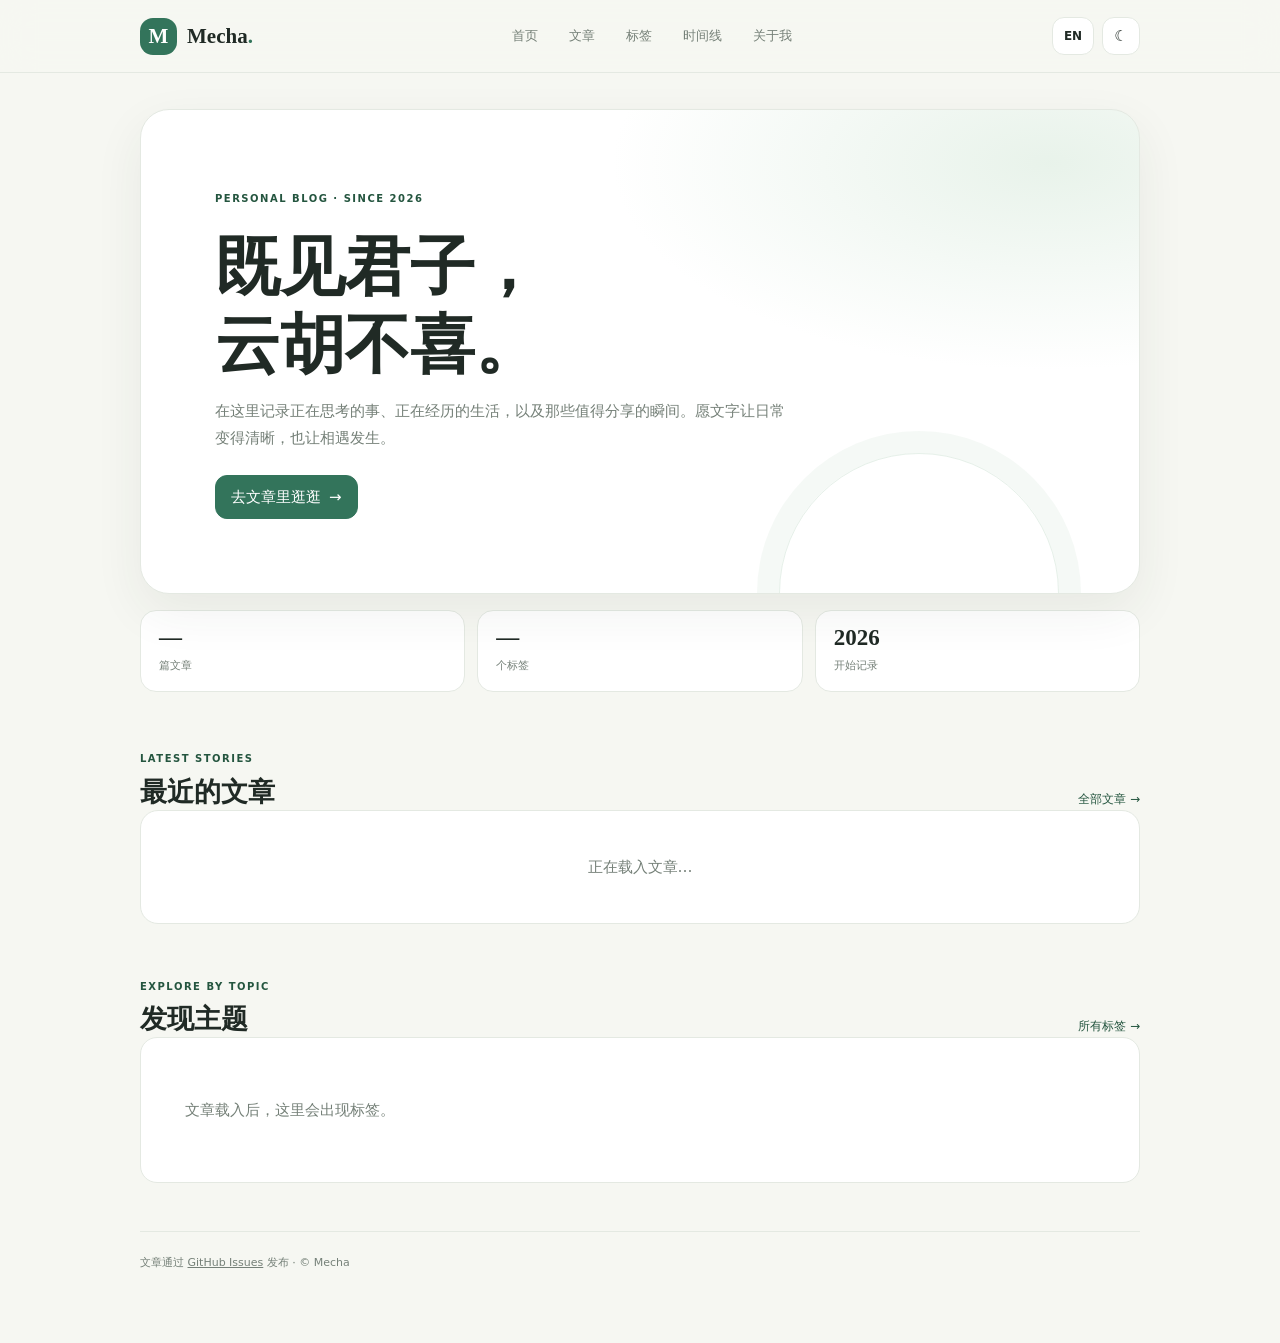
==== commit a29890fd: "fix: restore visible bilingual switch on every blog page" ====
--- a/index.html
+++ b/index.html
@@ -3,21 +3,21 @@
 <head>
   <meta charset="utf-8"><meta name="viewport" content="width=device-width, initial-scale=1">
   <meta name="theme-color" content="#f6f7f2"><meta name="description" content="Mecha 的个人博客，记录想法、生活与值得分享的瞬间。">
-  <title>Mecha 的博客</title><script>try{document.documentElement.dataset.theme=localStorage.getItem('mecha-theme')||(matchMedia('(prefers-color-scheme: dark)').matches?'dark':'light')}catch(e){}</script>
+  <title data-i18n="pageTitle">Mecha 的博客</title><script>try{document.documentElement.dataset.theme=localStorage.getItem('mecha-theme')||(matchMedia('(prefers-color-scheme: dark)').matches?'dark':'light')}catch(e){}</script>
   <link rel="stylesheet" href="assets/site.css"><script src="assets/app.js" defer></script>
 </head>
 <body data-page="home">
   <header class="site-header"><div class="wrap header-inner">
     <a class="brand" href="index.html"><span class="brand-mark">M</span><span>Mecha<span class="accent">.</span></span></a>
-    <nav class="nav" aria-label="主导航"><a href="index.html">首页</a><a href="articles.html">文章</a><a href="tags.html">标签</a><a href="timeline.html">时间线</a><a href="about.html">关于我</a></nav>
-    <button class="theme-toggle" type="button" aria-label="切换主题" title="切换深浅色">☾</button>
+    <nav class="nav" aria-label="主导航"><a href="index.html" data-i18n="navHome">首页</a><a href="articles.html" data-i18n="navArticles">文章</a><a href="tags.html" data-i18n="navTags">标签</a><a href="timeline.html" data-i18n="navTimeline">时间线</a><a href="about.html" data-i18n="navAbout">关于我</a></nav>
+    <div class="header-tools"><button class="language-toggle" type="button" aria-label="切换语言">EN</button><button class="theme-toggle" type="button" aria-label="切换主题" title="切换深浅色">☾</button></div>
   </div></header>
   <main class="wrap main">
-    <section class="hero"><span class="eyebrow">PERSONAL BLOG · SINCE 2026</span><h1>既见君子，<br>云胡不喜。</h1><p>在这里记录正在思考的事、正在经历的生活，以及那些值得分享的瞬间。愿文字让日常变得清晰，也让相遇发生。</p><a class="button primary" href="articles.html">去文章里逛逛 <span aria-hidden="true">→</span></a><span class="hero-orbit" aria-hidden="true"></span></section>
-    <section class="stats" aria-label="博客统计"><div class="stat"><strong id="article-count">—</strong><span>篇文章</span></div><div class="stat"><strong id="tag-count">—</strong><span>个标签</span></div><div class="stat"><strong>2026</strong><span>开始记录</span></div></section>
-    <section class="section"><div class="section-heading"><div><span class="kicker">LATEST STORIES</span><h2>最近的文章</h2></div><a class="text-link" href="articles.html">全部文章 →</a></div><div id="recent-articles" class="article-list"><p class="status">正在载入文章…</p></div></section>
-    <section class="section"><div class="section-heading"><div><span class="kicker">EXPLORE BY TOPIC</span><h2>发现主题</h2></div><a class="text-link" href="tags.html">所有标签 →</a></div><div id="home-tags" class="tag-cloud compact"><p class="status">文章载入后，这里会出现标签。</p></div></section>
-    <footer class="footer">文章通过 <a href="https://github.com/mechatsvip/mechatsvip.github.io/issues">GitHub Issues</a> 发布 <span>·</span> © <span class="current-year"></span> Mecha</footer>
+    <section class="hero"><span class="eyebrow">PERSONAL BLOG · SINCE 2026</span><h1 data-i18n="heroTitle">既见君子，<br>云胡不喜。</h1><p data-i18n="heroText">在这里记录正在思考的事、正在经历的生活，以及那些值得分享的瞬间。愿文字让日常变得清晰，也让相遇发生。</p><a class="button primary" href="articles.html" data-i18n="browseArticles">去文章里逛逛 <span aria-hidden="true">→</span></a><span class="hero-orbit" aria-hidden="true"></span></section>
+    <section class="stats" aria-label="博客统计"><div class="stat"><strong id="article-count">—</strong><span data-i18n="articleCount">篇文章</span></div><div class="stat"><strong id="tag-count">—</strong><span data-i18n="tagCount">个标签</span></div><div class="stat"><strong>2026</strong><span data-i18n="startYear">开始记录</span></div></section>
+    <section class="section"><div class="section-heading"><div><span class="kicker">LATEST STORIES</span><h2 data-i18n="recentTitle">最近的文章</h2></div><a class="text-link" href="articles.html" data-i18n="allArticles">全部文章 →</a></div><div id="recent-articles" class="article-list"><p class="status">正在载入文章…</p></div></section>
+    <section class="section"><div class="section-heading"><div><span class="kicker">EXPLORE BY TOPIC</span><h2 data-i18n="topicTitle">发现主题</h2></div><a class="text-link" href="tags.html" data-i18n="allTags">所有标签 →</a></div><div id="home-tags" class="tag-cloud compact"><p class="status">文章载入后，这里会出现标签。</p></div></section>
+    <footer class="footer"><span data-i18n="publishedBy">文章通过</span> <a href="https://github.com/mechatsvip/mechatsvip.github.io/issues">GitHub Issues</a> <span data-i18n="publishSuffix">发布</span> <span>·</span> © <span class="current-year"></span> Mecha</footer>
   </main>
 </body>
 </html>
--- a/assets/site.css
+++ b/assets/site.css
@@ -1,6 +1 @@
-:root{color-scheme:light;--paper:#f6f7f2;--surface:#fff;--ink:#202a25;--muted:#758078;--line:#e4e9e2;--accent:#33745b;--accent-dark:#24553f;--soft:#e8f1e9;--hover:#f8faf6;--shadow:0 18px 50px rgba(37,61,46,.07);--serif:Georgia,"Noto Serif SC","Songti SC",serif;--sans:system-ui,-apple-system,BlinkMacSystemFont,"Segoe UI","Noto Sans SC",sans-serif}
-:root[data-theme="dark"]{color-scheme:dark;--paper:#151a17;--surface:#1d2420;--ink:#e6ece7;--muted:#9aa79e;--line:#303b34;--accent:#86c3a0;--accent-dark:#a4d5b7;--soft:#263a2e;--hover:#222b26;--shadow:0 18px 50px rgba(0,0,0,.22)}
-*,*::before,*::after{box-sizing:border-box}html{scroll-behavior:smooth;scroll-padding-top:95px}body{margin:0;background:var(--paper);color:var(--ink);font:15px/1.75 var(--sans);-webkit-font-smoothing:antialiased;transition:background .2s,color .2s}a{color:inherit}button,input{font:inherit;color:inherit}a:focus-visible,button:focus-visible,input:focus-visible{outline:3px solid #8bb79a;outline-offset:3px}.wrap{width:min(1000px,100% - 48px);margin-inline:auto}.site-header{position:sticky;z-index:20;top:0;border-bottom:1px solid color-mix(in srgb,var(--line) 75%,transparent);background:color-mix(in srgb,var(--paper) 88%,transparent);backdrop-filter:blur(16px)}.header-inner{height:72px;display:flex;align-items:center;justify-content:space-between;gap:22px}.brand{display:flex;align-items:center;gap:10px;flex-shrink:0;text-decoration:none;font:700 21px var(--serif);letter-spacing:-.04em}.brand-mark{display:grid;place-items:center;width:37px;height:37px;border-radius:13px;color:#fff;background:#33745b;font:700 16px var(--sans);box-shadow:0 7px 16px #33745b2b}.accent{color:var(--accent)}.nav{display:flex;align-items:center;justify-content:center;gap:5px}.nav a{padding:8px 13px;border-radius:999px;color:var(--muted);font-size:13px;text-decoration:none;white-space:nowrap;transition:.18s}.nav a:hover,.nav a.active{color:var(--accent-dark);background:var(--soft)}.theme-toggle{width:38px;height:38px;flex-shrink:0;border:1px solid var(--line);border-radius:12px;background:var(--surface);cursor:pointer}.theme-toggle:hover{border-color:var(--accent);color:var(--accent-dark)}main.main{padding:36px 0 70px}.hero{position:relative;overflow:hidden;padding:clamp(38px,7vw,74px);border:1px solid var(--line);border-radius:29px;background:radial-gradient(ellipse at 91% 11%,#dcecdfa6,transparent 34%),linear-gradient(135deg,var(--surface),var(--hover));box-shadow:var(--shadow)}:root[data-theme="dark"] .hero{background:radial-gradient(ellipse at 91% 11%,#36554155,transparent 34%),linear-gradient(135deg,var(--surface),var(--hover))}.hero-orbit{position:absolute;right:9%;bottom:-140px;width:280px;height:280px;border:1px solid #75ab852e;border-radius:50%;box-shadow:0 0 0 22px #75ab8512,0 0 0 48px #75ab850a}.eyebrow,.kicker{display:block;color:var(--accent-dark);font-size:10px;font-weight:750;letter-spacing:.15em}.hero h1{position:relative;z-index:1;margin:18px 0 14px;font:600 clamp(39px,6vw,65px)/1.2 var(--serif);letter-spacing:-.055em}.hero p{position:relative;z-index:1;max-width:570px;margin:0 0 24px;color:var(--muted);font-size:15px}.button{display:inline-flex;align-items:center;justify-content:center;gap:8px;min-height:42px;padding:8px 15px;border:1px solid var(--line);border-radius:12px;background:var(--surface);text-decoration:none;font-size:13px;font-weight:650;transition:transform .18s,border-color .18s}.button:hover{transform:translateY(-2px);border-color:var(--accent)}.button.primary{position:relative;z-index:1;border-color:var(--accent);color:#fff;background:var(--accent)}.button.subtle{background:transparent}.stats{display:grid;grid-template-columns:repeat(3,1fr);gap:12px;margin:16px 0 52px}.stat{padding:14px 18px;border:1px solid var(--line);border-radius:16px;background:var(--surface)}.stat strong{display:block;font:600 23px var(--serif)}.stat span{color:var(--muted);font-size:11px}.section{margin-bottom:48px}.section-heading{display:flex;align-items:end;justify-content:space-between;gap:15px;margin-bottom:16px}.section-heading h2{margin:3px 0 0;font:600 27px/1.35 var(--serif);letter-spacing:-.035em}.text-link{color:var(--accent-dark);font-size:12px;text-decoration:none}.text-link:hover{text-decoration:underline}.page-main{max-width:850px;min-height:calc(100vh - 170px)}.page-intro{padding:28px 0 18px}.page-intro h1{margin:6px 0;font:600 clamp(34px,5vw,47px)/1.25 var(--serif);letter-spacing:-.04em}.page-intro p{margin:0;color:var(--muted);font-size:14px}.article-list{overflow:hidden;border:1px solid var(--line);border-radius:18px;background:var(--surface);box-shadow:0 10px 32px #00000008}.article{display:grid;grid-template-columns:112px minmax(0,1fr);gap:21px;padding:21px 24px;transition:background .18s}.article+.article{border-top:1px solid var(--line)}.article:hover{background:var(--hover)}.article time{padding-top:4px;color:var(--muted);font-size:11px;white-space:nowrap}.article h3{margin:0 0 5px;font:650 18px/1.5 var(--serif)}.article h3 a{text-decoration:none}.article h3 a:hover{color:var(--accent-dark)}.excerpt{display:-webkit-box;overflow:hidden;margin:0;color:var(--muted);font-size:12px;-webkit-box-orient:vertical;-webkit-line-clamp:2}.tag-row{display:flex;flex-wrap:wrap;gap:7px;margin-top:10px}.tag{display:inline-flex;align-items:center;padding:5px 11px;border:1px solid var(--line);border-radius:999px;color:var(--accent-dark);background:var(--soft);font-size:11px;text-decoration:none;transition:.16s}.tag:hover{border-color:var(--accent);color:#fff;background:var(--accent)}.tag-count{margin-left:5px;opacity:.7}.tag-cloud{display:flex;flex-wrap:wrap;gap:10px;padding:20px;border:1px solid var(--line);border-radius:17px;background:var(--surface)}.tag-cloud.compact{padding:16px}.tag-cloud .tag{padding:7px 13px}.status,.empty{padding:28px 18px;color:var(--muted);text-align:center;font-size:13px}.list-toolbar{display:flex;gap:9px;margin:4px 0 9px}.search-wrap{display:flex;align-items:center;gap:9px;flex:1;min-width:0;height:43px;padding:0 13px;border:1px solid var(--line);border-radius:12px;background:var(--surface);color:var(--muted)}.search-wrap input{width:100%;border:0;outline:0;background:transparent;color:var(--ink)}.search-wrap input:focus-visible{outline:0}.search-wrap:focus-within{outline:3px solid #8bb79a;outline-offset:2px}.small{font-size:11px}.muted{color:var(--muted)}.pagination{display:flex;align-items:center;justify-content:center;gap:7px;margin-top:20px}.page-button{min-width:38px;height:38px;padding:0 11px;border:1px solid var(--line);border-radius:11px;background:var(--surface);cursor:pointer;font-size:12px}.page-button:hover:not(:disabled),.page-button.current{border-color:var(--accent);color:#fff;background:var(--accent)}.page-button:disabled{opacity:.45;cursor:not-allowed}.timeline{position:relative;margin:8px 0 0 10px;padding-left:28px;border-left:1px solid var(--line)}.timeline-year{position:relative;margin:0 0 18px;font:600 22px var(--serif)}.timeline-year::before,.timeline-item::before{position:absolute;left:-34px;top:10px;width:11px;height:11px;border:3px solid var(--paper);border-radius:50%;background:var(--accent);content:""}.timeline-item{position:relative;display:grid;grid-template-columns:100px minmax(0,1fr);gap:13px;padding:0 0 21px}.timeline-item::before{left:-33px;top:7px;width:9px;height:9px;border:2px solid var(--accent);background:var(--paper)}.timeline-item time{color:var(--muted);font-size:11px}.timeline-item a{font-size:14px;font-weight:600;text-decoration:none}.timeline-item a:hover{color:var(--accent-dark)}.about-card{display:grid;grid-template-columns:76px minmax(0,1fr);gap:20px;padding:28px;border:1px solid var(--line);border-radius:19px;background:var(--surface)}.avatar{display:grid;place-items:center;width:68px;height:68px;border-radius:22px;color:white;background:linear-gradient(145deg,#33745b,#84ad8c);font:700 28px var(--serif)}.about-card h2{margin:5px 0 10px;font:600 24px var(--serif)}.about-card p{color:var(--muted);font-size:14px}.about-links{display:flex;flex-wrap:wrap;gap:9px;margin-top:18px}.footer{display:flex;flex-wrap:wrap;gap:6px;padding-top:21px;border-top:1px solid var(--line);color:var(--muted);font-size:11px}.footer a{color:var(--accent-dark);text-decoration:none}.error{color:#bd6758;text-align:center;padding:24px}
-@media(max-width:760px){.wrap{width:min(100% - 30px,680px)}.header-inner{height:auto;min-height:64px;flex-wrap:wrap;gap:0;padding:9px 0 7px}.brand{font-size:19px}.brand-mark{width:34px;height:34px}.theme-toggle{margin-left:auto}.nav{order:3;width:100%;justify-content:flex-start;overflow-x:auto;margin-top:7px;padding:1px 0 3px;scrollbar-width:none}.nav::-webkit-scrollbar{display:none}.nav a{padding:7px 12px;font-size:12px}main.main{padding-top:22px}.page-main{min-height:calc(100vh - 150px)}.stats{margin-bottom:42px}}
-@media(max-width:540px){.wrap{width:min(100% - 26px,680px)}.hero{padding:34px 23px;border-radius:23px}.hero h1{font-size:41px}.hero p{font-size:14px}.stats{gap:7px}.stat{padding:12px 9px}.stat strong{font-size:20px}.stat span{font-size:10px}.section-heading h2{font-size:24px}.article{grid-template-columns:1fr;gap:3px;padding:18px}.article time{padding:0}.article h3{font-size:17px}.page-intro{padding-top:20px}.about-card{grid-template-columns:52px minmax(0,1fr);gap:13px;padding:20px}.avatar{width:50px;height:50px;border-radius:16px;font-size:22px}.timeline-item{grid-template-columns:78px minmax(0,1fr);gap:8px}.timeline-item a{font-size:13px}.list-toolbar{gap:7px}.button{padding-inline:11px}}
-@media(prefers-reduced-motion:reduce){*,*::before,*::after{scroll-behavior:auto!important;transition-duration:.01ms!important}}
+:root{color-scheme:light;--paper:#f6f7f2;--surface:#fff;--ink:#202a25;--muted:#758078;--line:#e4e9e2;--accent:#33745b;--accent-dark:#24553f;--soft:#e8f1e9;--hover:#f8faf6;--shadow:0 18px 50px rgba(37,61,46,.07);--serif:Georgia,"Noto Serif SC","Songti SC",serif;--sans:system-ui,-apple-system,BlinkMacSystemFont,"Segoe UI","Noto Sans SC",sans-serif}:root[data-theme="dark"]{color-scheme:dark;--paper:#151a17;--surface:#1d2420;--ink:#e6ece7;--muted:#9aa79e;--line:#303b34;--accent:#86c3a0;--accent-dark:#a4d5b7;--soft:#263a2e;--hover:#222b26;--shadow:0 18px 50px rgba(0,0,0,.22)}*,*::before,*::after{box-sizing:border-box}html{scroll-behavior:smooth;scroll-padding-top:95px}body{margin:0;background:var(--paper);color:var(--ink);font:15px/1.75 var(--sans);-webkit-font-smoothing:antialiased}a{color:inherit}button,input{font:inherit;color:inherit}.wrap{width:min(1000px,100% - 48px);margin-inline:auto}.site-header{position:sticky;z-index:20;top:0;border-bottom:1px solid var(--line);background:color-mix(in srgb,var(--paper) 88%,transparent);backdrop-filter:blur(16px)}.header-inner{height:72px;display:flex;align-items:center;justify-content:space-between;gap:22px}.brand{display:flex;align-items:center;gap:10px;text-decoration:none;font:700 21px var(--serif)}.brand-mark{display:grid;place-items:center;width:37px;height:37px;border-radius:13px;color:#fff;background:#33745b}.accent{color:var(--accent)}.nav{display:flex;gap:5px}.nav a{padding:8px 13px;border-radius:999px;color:var(--muted);font-size:13px;text-decoration:none}.nav a:hover,.nav a.active{color:var(--accent-dark);background:var(--soft)}.header-tools{display:flex;align-items:center;gap:8px}.language-toggle,.theme-toggle{height:38px;border:1px solid var(--line);border-radius:12px;background:var(--surface);cursor:pointer}.language-toggle{min-width:42px;font-size:12px;font-weight:700}.theme-toggle{width:38px}main.main{padding:36px 0 70px}.hero{position:relative;overflow:hidden;padding:clamp(38px,7vw,74px);border:1px solid var(--line);border-radius:29px;background:radial-gradient(ellipse at 91% 11%,#dcecdfa6,transparent 34%),var(--surface);box-shadow:var(--shadow)}.hero h1{margin:18px 0 14px;font:600 clamp(39px,6vw,65px)/1.2 var(--serif)}.hero p{max-width:570px;margin:0 0 24px;color:var(--muted)}.hero-orbit{position:absolute;right:8%;bottom:-140px;width:280px;height:280px;border:1px solid #75ab852e;border-radius:50%;box-shadow:0 0 0 22px #75ab8512}.eyebrow,.kicker{color:var(--accent-dark);font-size:10px;font-weight:750;letter-spacing:.15em}.button{display:inline-flex;align-items:center;justify-content:center;gap:8px;min-height:42px;padding:8px 15px;border:1px solid var(--line);border-radius:12px;text-decoration:none}.button.primary{position:relative;z-index:1;border-color:var(--accent);color:#fff;background:var(--accent)}.button.subtle{background:transparent}.stats{display:grid;grid-template-columns:repeat(3,1fr);gap:12px;margin:16px 0 52px}.stat{padding:14px 18px;border:1px solid var(--line);border-radius:16px;background:var(--surface)}.stat strong{display:block;font:600 23px var(--serif)}.stat span{color:var(--muted);font-size:11px}.section{margin-bottom:48px}.section-heading{display:flex;justify-content:space-between;align-items:end}.section-heading h2{margin:3px 0 0;font:600 27px var(--serif)}.text-link{color:var(--accent-dark);font-size:12px;text-decoration:none}.page-main{max-width:850px}.page-intro h1{font:600 clamp(34px,5vw,47px) var(--serif)}.page-intro p{color:var(--muted)}.article-list{overflow:hidden;border:1px solid var(--line);border-radius:18px;background:var(--surface)}.article{display:grid;grid-template-columns:112px 1fr;gap:21px;padding:21px 24px}.article+.article{border-top:1px solid var(--line)}.article time{color:var(--muted);font-size:11px}.article h3{margin:0;font:650 18px var(--serif)}.article h3 a{text-decoration:none}.excerpt{color:var(--muted);font-size:12px}.tag-row,.tag-cloud{display:flex;flex-wrap:wrap;gap:9px}.tag-cloud{padding:20px;border:1px solid var(--line);border-radius:17px;background:var(--surface)}.tag-cloud.compact{padding:16px}.tag{padding:5px 11px;border:1px solid var(--line);border-radius:999px;color:var(--accent-dark);background:var(--soft);font-size:11px;text-decoration:none}.tag:hover{color:#fff;background:var(--accent)}.list-toolbar{display:flex;gap:9px}.search-wrap{display:flex;align-items:center;gap:9px;flex:1;height:43px;padding:0 13px;border:1px solid var(--line);border-radius:12px;background:var(--surface)}.search-wrap input{width:100%;border:0;outline:0;background:transparent}.muted,.small{color:var(--muted)}.small{font-size:11px}.pagination{display:flex;justify-content:center;gap:7px;margin-top:20px}.page-button{height:38px;padding:0 11px;border:1px solid var(--line);border-radius:11px;background:var(--surface)}.page-button.current{color:#fff;border-color:var(--accent);background:var(--accent)}.timeline{margin-left:10px;padding-left:28px;border-left:1px solid var(--line)}.timeline-year{font:600 22px var(--serif)}.timeline-item{display:grid;grid-template-columns:100px 1fr;gap:13px;padding:0 0 21px}.timeline-item time{color:var(--muted);font-size:11px}.timeline-item a{text-decoration:none}.about-card{display:grid;grid-template-columns:76px 1fr;gap:20px;padding:28px;border:1px solid var(--line);border-radius:19px;background:var(--surface)}.avatar{display:grid;place-items:center;width:68px;height:68px;border-radius:22px;color:#fff;background:linear-gradient(145deg,#33745b,#84ad8c);font:700 28px var(--serif)}.about-links{display:flex;gap:9px}.footer{padding-top:21px;border-top:1px solid var(--line);color:var(--muted);font-size:11px}.status,.empty,.error{padding:28px;text-align:center;color:var(--muted)}@media(max-width:760px){.wrap{width:min(100% - 30px,680px)}.header-inner{height:auto;min-height:64px;flex-wrap:wrap;padding:9px 0 7px}.brand{font-size:19px}.nav{order:3;width:100%;overflow-x:auto}.header-tools{margin-left:auto}.nav a{padding:7px 12px}.stats{margin-bottom:42px}}@media(max-width:540px){.wrap{width:min(100% - 26px,680px)}.hero{padding:34px 23px}.hero h1{font-size:41px}.stats{gap:7px}.stat{padding:12px 9px}.article{grid-template-columns:1fr;padding:18px}.about-card{grid-template-columns:52px 1fr;padding:20px}.avatar{width:50px;height:50px}.timeline-item{grid-template-columns:78px 1fr}}
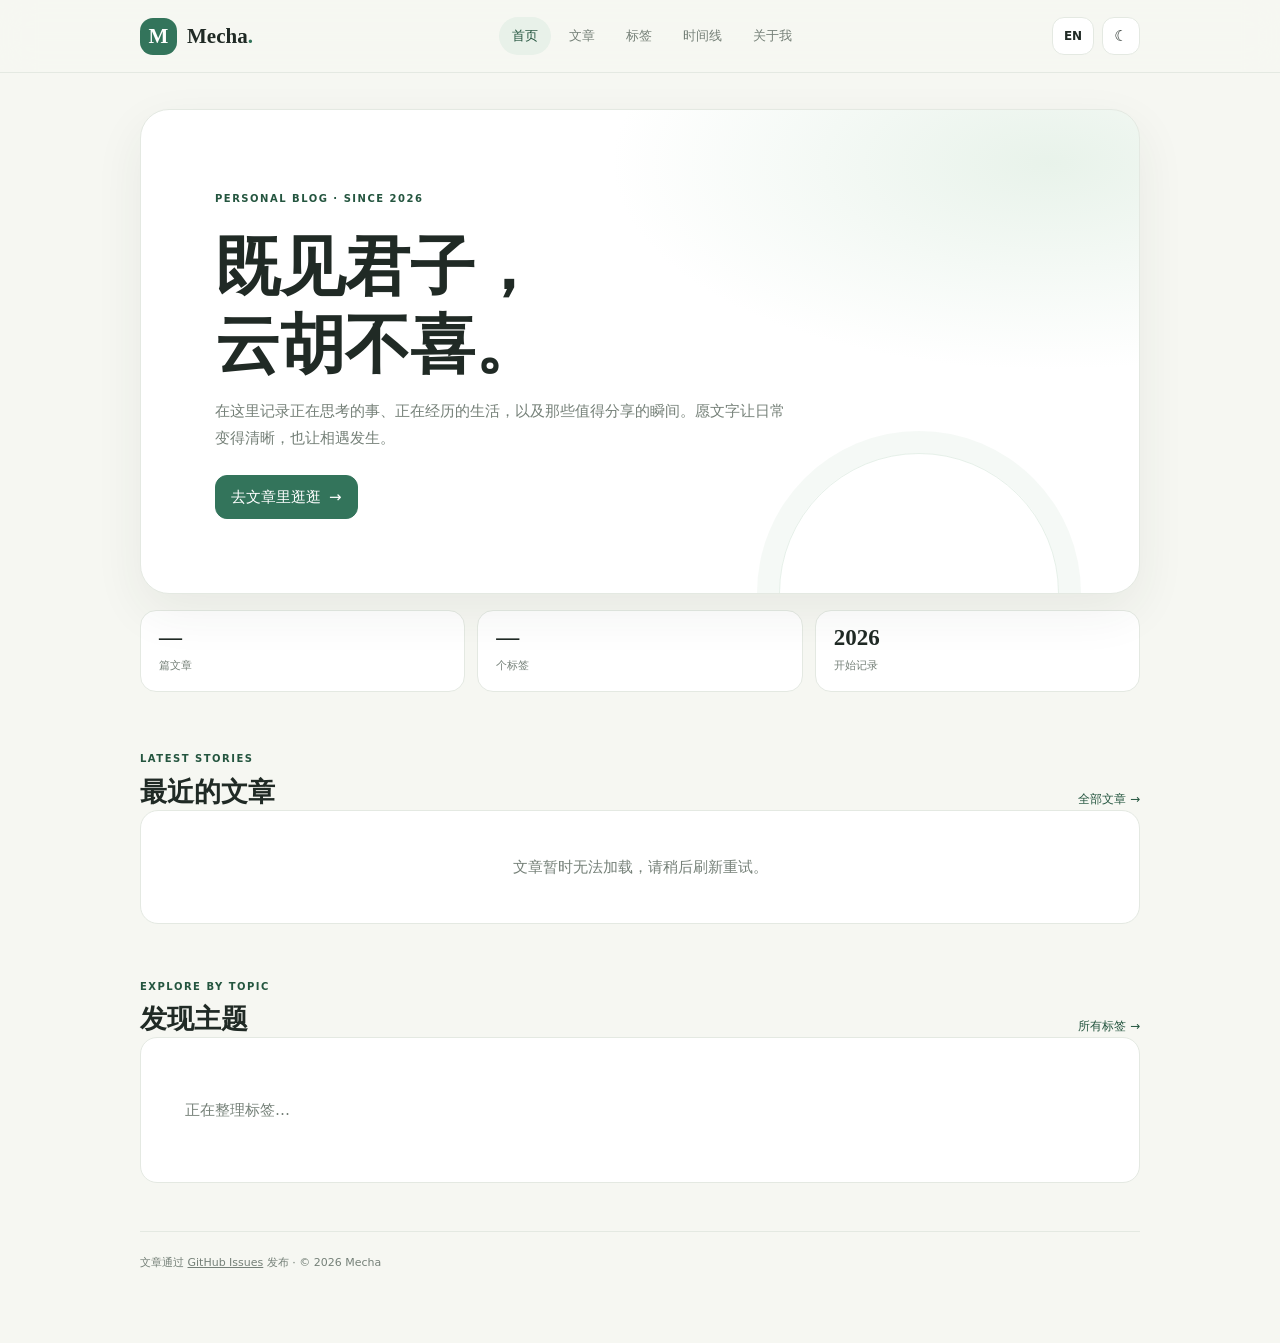
==== commit 79a4a185: "fix: bust homepage script cache and expose language controls" ====
--- a/index.html
+++ b/index.html
@@ -3,8 +3,9 @@
 <head>
   <meta charset="utf-8"><meta name="viewport" content="width=device-width, initial-scale=1">
   <meta name="theme-color" content="#f6f7f2"><meta name="description" content="Mecha 的个人博客，记录想法、生活与值得分享的瞬间。">
-  <title data-i18n="pageTitle">Mecha 的博客</title><script>try{document.documentElement.dataset.theme=localStorage.getItem('mecha-theme')||(matchMedia('(prefers-color-scheme: dark)').matches?'dark':'light')}catch(e){}</script>
-  <link rel="stylesheet" href="assets/site.css"><script src="assets/app.js" defer></script>
+  <title data-i18n="pageTitle">Mecha 的博客</title>
+  <script>try{document.documentElement.dataset.theme=localStorage.getItem('mecha-theme')||(matchMedia('(prefers-color-scheme: dark)').matches?'dark':'light')}catch(e){}</script>
+  <link rel="stylesheet" href="assets/site.css"><script src="assets/app.js?v=20261120b" defer></script>
 </head>
 <body data-page="home">
   <header class="site-header"><div class="wrap header-inner">
@@ -15,8 +16,8 @@
   <main class="wrap main">
     <section class="hero"><span class="eyebrow">PERSONAL BLOG · SINCE 2026</span><h1 data-i18n="heroTitle">既见君子，<br>云胡不喜。</h1><p data-i18n="heroText">在这里记录正在思考的事、正在经历的生活，以及那些值得分享的瞬间。愿文字让日常变得清晰，也让相遇发生。</p><a class="button primary" href="articles.html" data-i18n="browseArticles">去文章里逛逛 <span aria-hidden="true">→</span></a><span class="hero-orbit" aria-hidden="true"></span></section>
     <section class="stats" aria-label="博客统计"><div class="stat"><strong id="article-count">—</strong><span data-i18n="articleCount">篇文章</span></div><div class="stat"><strong id="tag-count">—</strong><span data-i18n="tagCount">个标签</span></div><div class="stat"><strong>2026</strong><span data-i18n="startYear">开始记录</span></div></section>
-    <section class="section"><div class="section-heading"><div><span class="kicker">LATEST STORIES</span><h2 data-i18n="recentTitle">最近的文章</h2></div><a class="text-link" href="articles.html" data-i18n="allArticles">全部文章 →</a></div><div id="recent-articles" class="article-list"><p class="status">正在载入文章…</p></div></section>
-    <section class="section"><div class="section-heading"><div><span class="kicker">EXPLORE BY TOPIC</span><h2 data-i18n="topicTitle">发现主题</h2></div><a class="text-link" href="tags.html" data-i18n="allTags">所有标签 →</a></div><div id="home-tags" class="tag-cloud compact"><p class="status">文章载入后，这里会出现标签。</p></div></section>
+    <section class="section"><div class="section-heading"><div><span class="kicker">LATEST STORIES</span><h2 data-i18n="recentTitle">最近的文章</h2></div><a class="text-link" href="articles.html" data-i18n="allArticles">全部文章 →</a></div><div id="recent-articles" class="article-list"><p class="status" data-i18n="loading">正在载入文章…</p></div></section>
+    <section class="section"><div class="section-heading"><div><span class="kicker">EXPLORE BY TOPIC</span><h2 data-i18n="topicTitle">发现主题</h2></div><a class="text-link" href="tags.html" data-i18n="allTags">所有标签 →</a></div><div id="home-tags" class="tag-cloud compact"><p class="status" data-i18n="loadingTags">文章载入后，这里会出现标签。</p></div></section>
     <footer class="footer"><span data-i18n="publishedBy">文章通过</span> <a href="https://github.com/mechatsvip/mechatsvip.github.io/issues">GitHub Issues</a> <span data-i18n="publishSuffix">发布</span> <span>·</span> © <span class="current-year"></span> Mecha</footer>
   </main>
 </body>
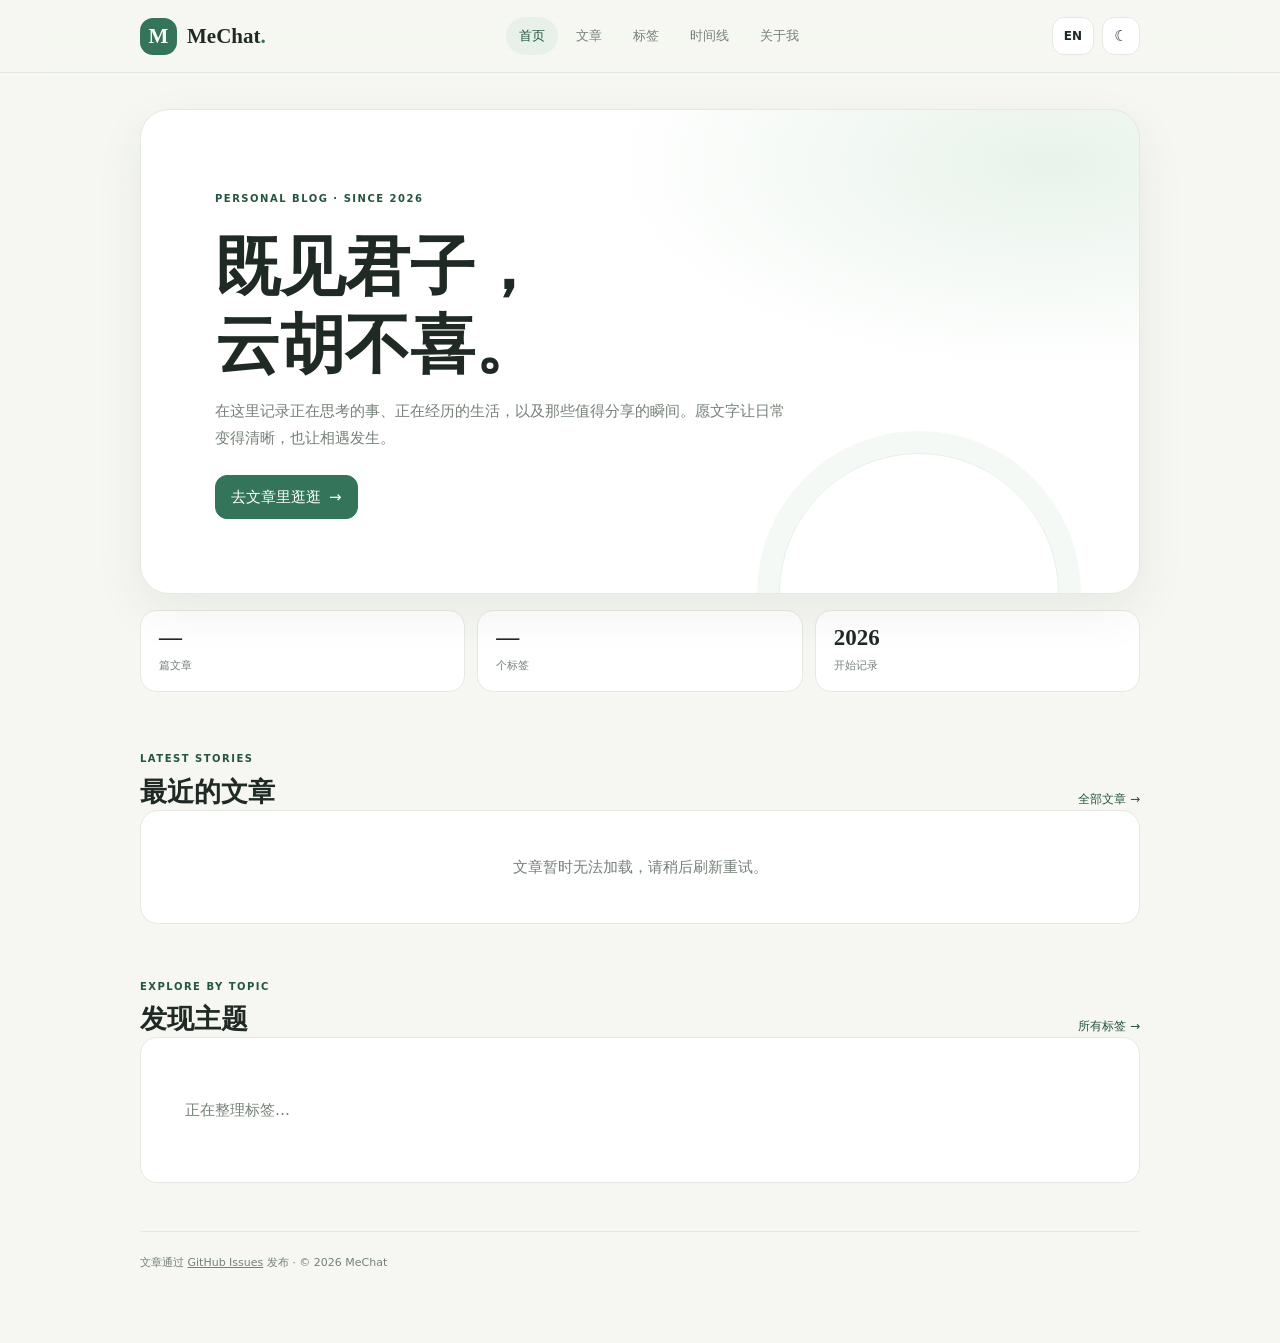
==== commit 93f6aa6a: "python3 scripts/rename_brand.py git diff git add . git commit -m "Rename Mecha brand to MeChat" git " ====
--- a/index.html
+++ b/index.html
@@ -2,14 +2,14 @@
 <html lang="zh-CN" data-theme="light">
 <head>
   <meta charset="utf-8"><meta name="viewport" content="width=device-width, initial-scale=1">
-  <meta name="theme-color" content="#f6f7f2"><meta name="description" content="Mecha 的个人博客，记录想法、生活与值得分享的瞬间。">
-  <title data-i18n="pageTitle">Mecha 的博客</title>
+  <meta name="theme-color" content="#f6f7f2"><meta name="description" content="MeChat 的个人博客，记录想法、生活与值得分享的瞬间。">
+  <title data-i18n="pageTitle">MeChat 的博客</title>
   <script>try{document.documentElement.dataset.theme=localStorage.getItem('mecha-theme')||(matchMedia('(prefers-color-scheme: dark)').matches?'dark':'light')}catch(e){}</script>
   <link rel="stylesheet" href="assets/site.css"><script src="assets/app.js?v=20261120b" defer></script>
 </head>
 <body data-page="home">
   <header class="site-header"><div class="wrap header-inner">
-    <a class="brand" href="index.html"><span class="brand-mark">M</span><span>Mecha<span class="accent">.</span></span></a>
+    <a class="brand" href="index.html"><span class="brand-mark">M</span><span>MeChat<span class="accent">.</span></span></a>
     <nav class="nav" aria-label="主导航"><a href="index.html" data-i18n="navHome">首页</a><a href="articles.html" data-i18n="navArticles">文章</a><a href="tags.html" data-i18n="navTags">标签</a><a href="timeline.html" data-i18n="navTimeline">时间线</a><a href="about.html" data-i18n="navAbout">关于我</a></nav>
     <div class="header-tools"><button class="language-toggle" type="button" aria-label="切换语言">EN</button><button class="theme-toggle" type="button" aria-label="切换主题" title="切换深浅色">☾</button></div>
   </div></header>
@@ -18,7 +18,7 @@
     <section class="stats" aria-label="博客统计"><div class="stat"><strong id="article-count">—</strong><span data-i18n="articleCount">篇文章</span></div><div class="stat"><strong id="tag-count">—</strong><span data-i18n="tagCount">个标签</span></div><div class="stat"><strong>2026</strong><span data-i18n="startYear">开始记录</span></div></section>
     <section class="section"><div class="section-heading"><div><span class="kicker">LATEST STORIES</span><h2 data-i18n="recentTitle">最近的文章</h2></div><a class="text-link" href="articles.html" data-i18n="allArticles">全部文章 →</a></div><div id="recent-articles" class="article-list"><p class="status" data-i18n="loading">正在载入文章…</p></div></section>
     <section class="section"><div class="section-heading"><div><span class="kicker">EXPLORE BY TOPIC</span><h2 data-i18n="topicTitle">发现主题</h2></div><a class="text-link" href="tags.html" data-i18n="allTags">所有标签 →</a></div><div id="home-tags" class="tag-cloud compact"><p class="status" data-i18n="loadingTags">文章载入后，这里会出现标签。</p></div></section>
-    <footer class="footer"><span data-i18n="publishedBy">文章通过</span> <a href="https://github.com/mechatsvip/mechatsvip.github.io/issues">GitHub Issues</a> <span data-i18n="publishSuffix">发布</span> <span>·</span> © <span class="current-year"></span> Mecha</footer>
+    <footer class="footer"><span data-i18n="publishedBy">文章通过</span> <a href="https://github.com/mechatsvip/mechatsvip.github.io/issues">GitHub Issues</a> <span data-i18n="publishSuffix">发布</span> <span>·</span> © <span class="current-year"></span> MeChat</footer>
   </main>
 </body>
 </html>
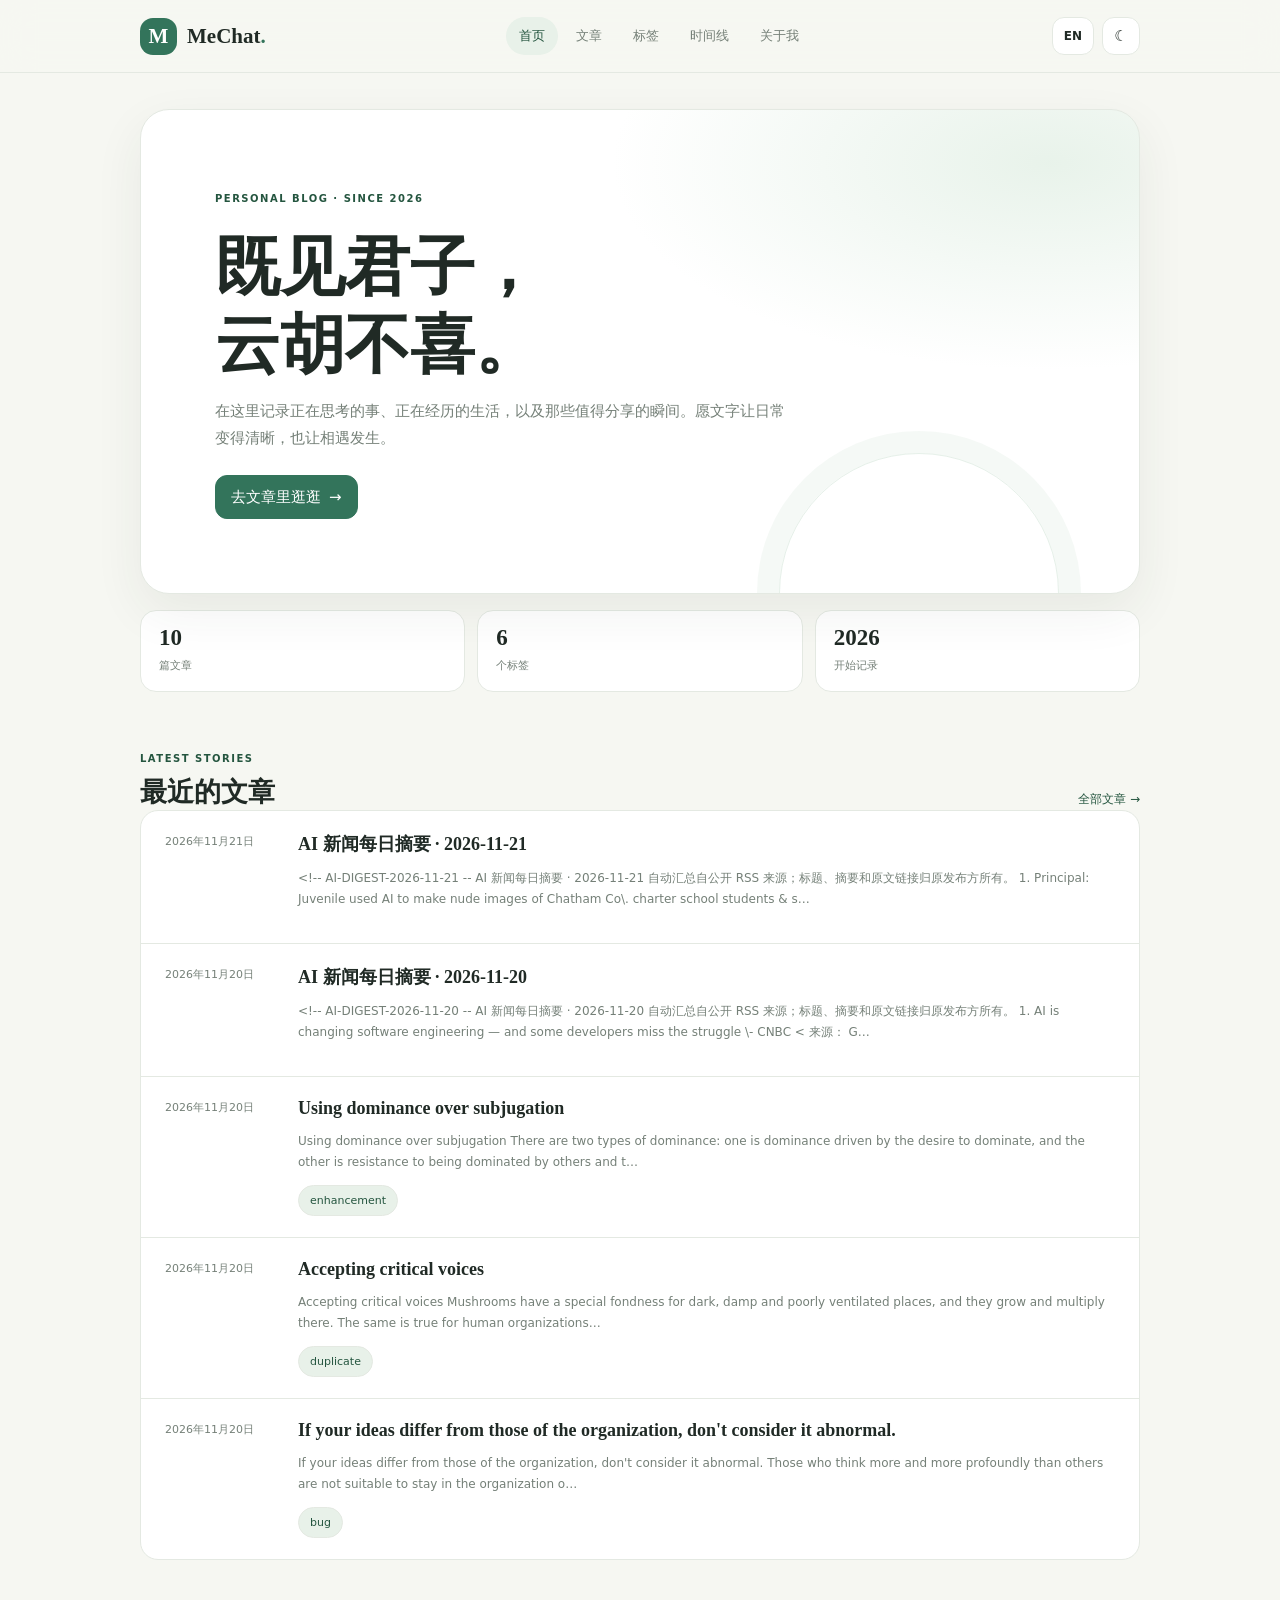
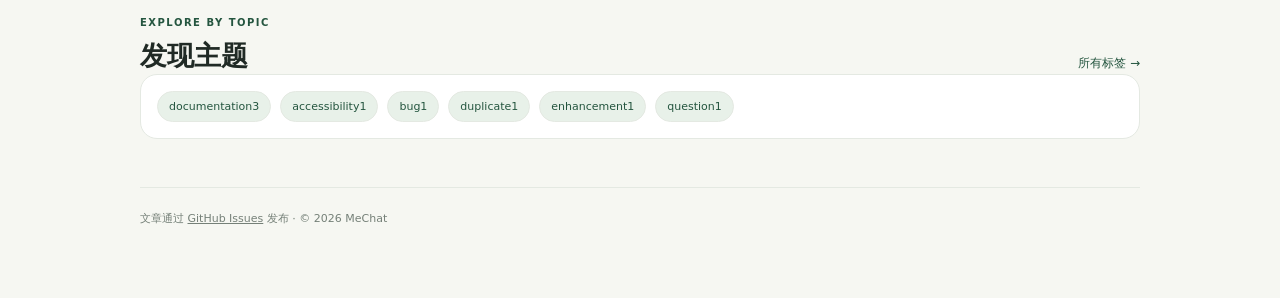
==== commit e0c51202: "Serve posts from a static JSON file to avoid GitHub API rate limits Export issue data to assets/post" ====
--- a/index.html
+++ b/index.html
@@ -5,7 +5,7 @@
   <meta name="theme-color" content="#f6f7f2"><meta name="description" content="MeChat 的个人博客，记录想法、生活与值得分享的瞬间。">
   <title data-i18n="pageTitle">MeChat 的博客</title>
   <script>try{document.documentElement.dataset.theme=localStorage.getItem('mecha-theme')||(matchMedia('(prefers-color-scheme: dark)').matches?'dark':'light')}catch(e){}</script>
-  <link rel="stylesheet" href="assets/site.css"><script src="assets/app.js?v=20261120b" defer></script>
+  <link rel="stylesheet" href="assets/site.css"><script src="assets/app.js?v=20261121b" defer></script>
 </head>
 <body data-page="home">
   <header class="site-header"><div class="wrap header-inner">
@@ -18,7 +18,7 @@
     <section class="stats" aria-label="博客统计"><div class="stat"><strong id="article-count">—</strong><span data-i18n="articleCount">篇文章</span></div><div class="stat"><strong id="tag-count">—</strong><span data-i18n="tagCount">个标签</span></div><div class="stat"><strong>2026</strong><span data-i18n="startYear">开始记录</span></div></section>
     <section class="section"><div class="section-heading"><div><span class="kicker">LATEST STORIES</span><h2 data-i18n="recentTitle">最近的文章</h2></div><a class="text-link" href="articles.html" data-i18n="allArticles">全部文章 →</a></div><div id="recent-articles" class="article-list"><p class="status" data-i18n="loading">正在载入文章…</p></div></section>
     <section class="section"><div class="section-heading"><div><span class="kicker">EXPLORE BY TOPIC</span><h2 data-i18n="topicTitle">发现主题</h2></div><a class="text-link" href="tags.html" data-i18n="allTags">所有标签 →</a></div><div id="home-tags" class="tag-cloud compact"><p class="status" data-i18n="loadingTags">文章载入后，这里会出现标签。</p></div></section>
-    <footer class="footer"><span data-i18n="publishedBy">文章通过</span> <a href="https://github.com/mechatsvip/mechatsvip.github.io/issues">GitHub Issues</a> <span data-i18n="publishSuffix">发布</span> <span>·</span> © <span class="current-year"></span> MeChat</footer>
+    <footer class="footer"><span data-i18n="publishedBy">文章通过</span> <a href="https://github.com/mechatxx/mechatxx.github.io/issues">GitHub Issues</a> <span data-i18n="publishSuffix">发布</span> <span>·</span> © <span class="current-year"></span> MeChat</footer>
   </main>
 </body>
 </html>
